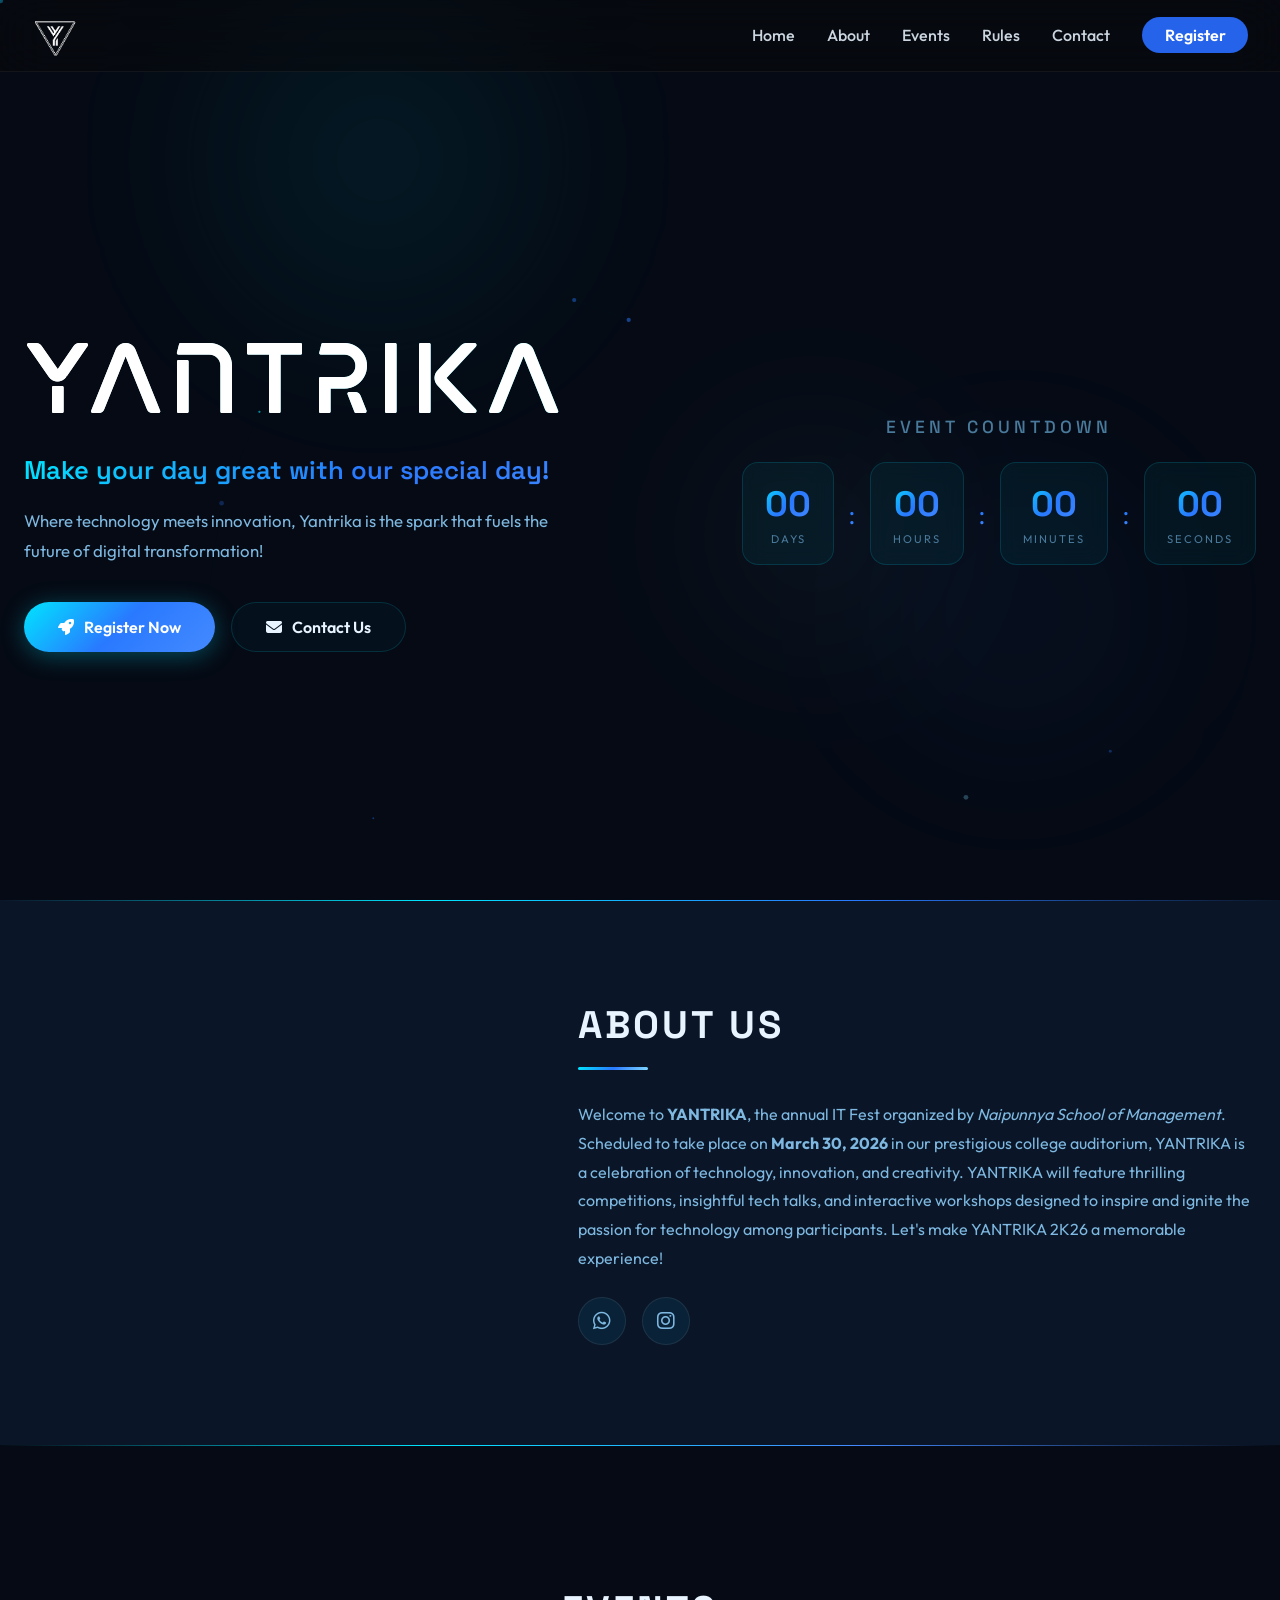
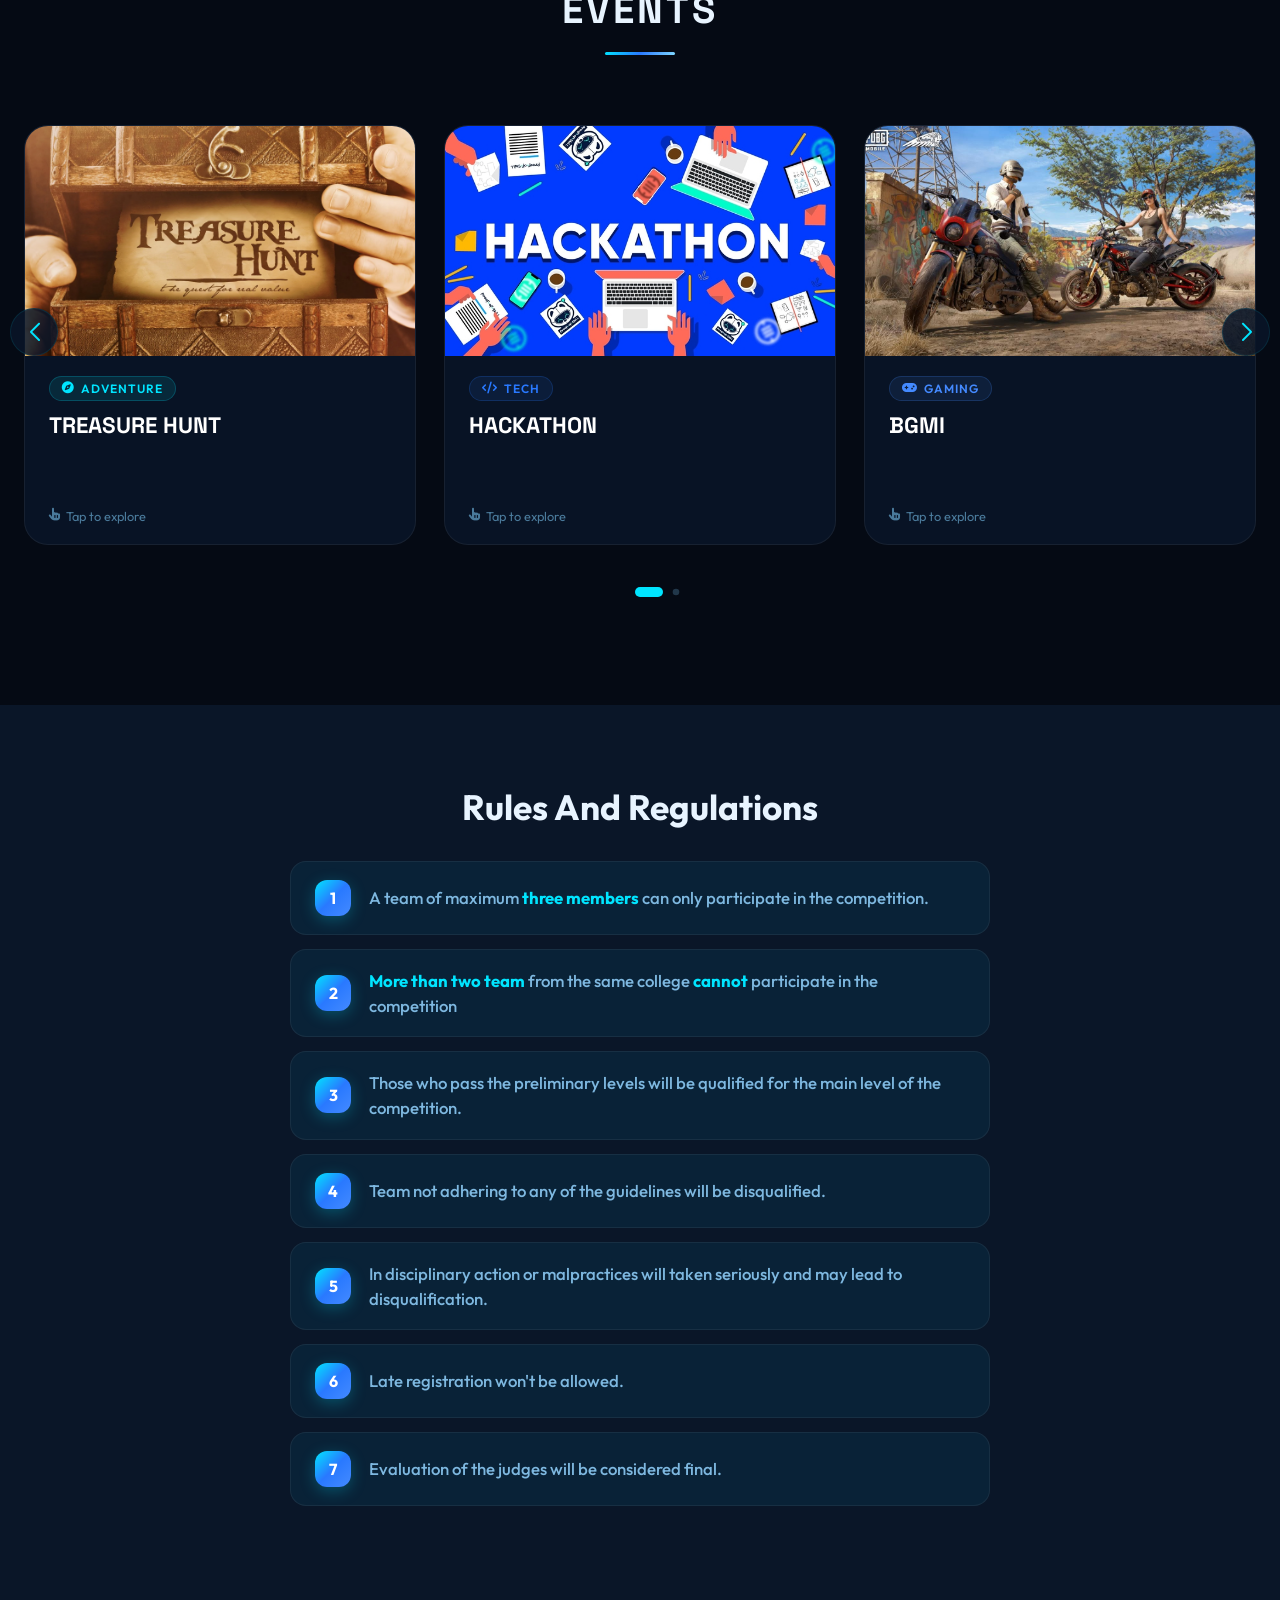
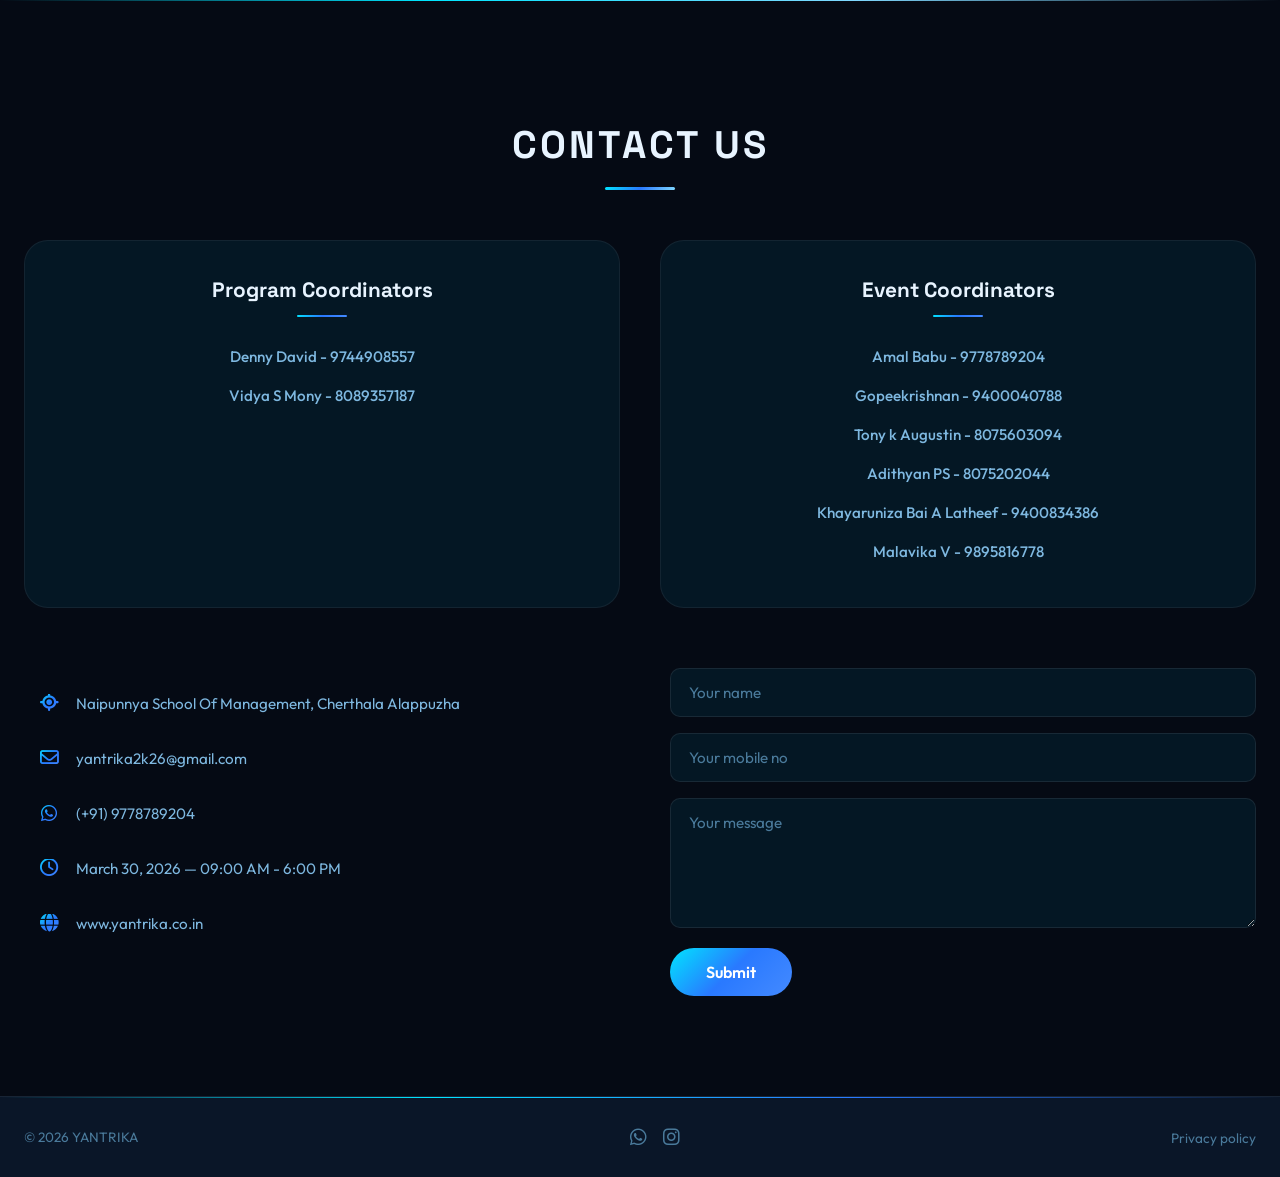
==== Yantrika website/index.html @ 932889d2 "index.html" ====
<!DOCTYPE html>
<html lang="en">
<head>
  <meta charset="UTF-8" />
  <meta name="viewport" content="width=device-width, initial-scale=1.0, maximum-scale=1.0, user-scalable=no" />
  <title>Yantrika 2K26 - IT Fest | Naipunnya School of Management</title>
  <meta name="description" content="YANTRIKA 2K26 — the annual IT Fest by Naipunnya School of Management. Competitions, tech talks, gaming, and more. Register now!" />
  <link rel="stylesheet" href="https://cdnjs.cloudflare.com/ajax/libs/font-awesome/6.6.0/css/all.min.css" />
  <link rel="stylesheet" href="https://cdn.jsdelivr.net/npm/swiper@11/swiper-bundle.min.css" />
  <script src="https://ajax.googleapis.com/ajax/libs/jquery/3.5.1/jquery.min.js"></script>
  <script type="module" src="https://ajax.googleapis.com/ajax/libs/model-viewer/4.0.0/model-viewer.min.js"></script>
  <link rel="icon" type="image/x-icon" href="./yantrika-images/Untitled_design__2_-removebg-preview.png">
  <link rel="stylesheet" href="styles.css">
</head>
<body>
  <!-- Navbar -->
  <header>
    <nav class="navbar">
      <a href="index.html" class="nav-logo">
        <img src="./yantrika-images/yantrika.png" alt="Yantrika Logo" style="height:45px;">
      </a>
      <ul class="nav-menu">
        <button id="menu-close-button" class="fas fa-times"></button>
        <li class="nav-item"><a href="index.html" class="nav-link">Home</a></li>
        <li class="nav-item"><a href="index.html#about" class="nav-link">About</a></li>
        <li class="nav-item"><a href="index.html#events" class="nav-link">Events</a></li>
        <li class="nav-item"><a href="index.html#rules" class="nav-link">Rules</a></li>
        <li class="nav-item"><a href="index.html#contact" class="nav-link">Contact</a></li>
        <li class="nav-item"><a href="index.html#events" class="nav-link register-link">Register</a></li>
      </ul>
      <button id="menu-open-button" class="fas fa-bars"></button>
    </nav>
  </header>

  <main>
    <!-- Hero Section -->
    <section class="hero-section">
      <canvas id="particles-canvas"></canvas>
      <div class="hero-bg-gradient">
        <div class="hero-orb hero-orb-1"></div>
        <div class="hero-orb hero-orb-2"></div>
        <div class="hero-orb hero-orb-3"></div>
      </div>
      <div class="section-content">
        <div class="hero-details">
          <h1 class="title">YANTRIKA</h1>
          <h3 class="subtitle">Make your day great with our special day!</h3>
          <p class="description">Where technology meets innovation, Yantrika is the spark that fuels the future of digital transformation!</p>
          <div class="buttons">
            <a href="index.html#events" class="button order-now ripple-container"><i class="fas fa-rocket"></i> Register Now</a>
            <a href="#contact" class="button contact-us ripple-container"><i class="fas fa-envelope"></i> Contact Us</a>
          </div>
        </div>
        <div class="wrapper">
          <div class="countdown-title">Event Countdown</div>
          <div class="count-down">
            <div class="timer day"><div class="count"><div class="numb">00</div><div class="count-text">Days</div></div></div>
            <div class="clone">:</div>
            <div class="timer hour"><div class="count"><div class="numb">00</div><div class="count-text">Hours</div></div></div>
            <div class="clone">:</div>
            <div class="timer min"><div class="count"><div class="numb">00</div><div class="count-text">Minutes</div></div></div>
            <div class="clone">:</div>
            <div class="timer sec"><div class="count"><div class="numb">00</div><div class="count-text">Seconds</div></div></div>
          </div>
        </div>
      </div>
    </section>

    <!-- About Section -->
    <section class="about-section" id="about">
      <div class="section-content">
        <div class="about-image-wrapper reveal-left">
          <model-viewer src="./yantrika-images/yanthrika_blender1.gltf" id="threed" camera-controls auto-rotate disable-zoom interaction-prompt="none"></model-viewer>
        </div>
        <div class="about-details reveal-right">
          <h2 class="section-title">About Us</h2>
          <p class="text">Welcome to <strong>YANTRIKA</strong>, the annual IT Fest organized by <em>Naipunnya School of Management</em>.
              Scheduled to take place on <strong>March 30, 2026</strong> in our prestigious college auditorium, YANTRIKA is
              a celebration of technology, innovation, and creativity.
              YANTRIKA will feature thrilling competitions, insightful tech talks,
              and interactive workshops designed to inspire and ignite the passion for technology among participants.
              Let's make YANTRIKA 2K26 a memorable experience!</p>
          <div class="social-link-list">
            <a href="https://wa.me/+919744908557" class="social-link" aria-label="WhatsApp"><i class="fa-brands fa-whatsapp"></i></a>
            <a href="https://www.instagram.com/yantrika2k26/?utm_source=ig_web_button_share_sheet" class="social-link" aria-label="Instagram"><i class="fa-brands fa-instagram"></i></a>
          </div>
        </div>
      </div>
    </section>

    <!-- Events Section -->
    <section class="events-section" id="events">
      <h2 class="section-title reveal">Events</h2>
      <div class="events-carousel-wrapper">
        <div class="swiper events-swiper">
          <div class="swiper-wrapper">

            <div class="swiper-slide">
              <div class="event-flip-card">
                <div class="event-flip-inner">
                  <div class="event-flip-front">
                    <img src="./yantrika-images/Trsr-hunt.webp" alt="Treasure Hunt" class="event-card-img" draggable="false">
                    <div class="event-card-content">
                      <span class="event-card-badge"><i class="fas fa-compass"></i> Adventure</span>
                      <h3>TREASURE HUNT</h3>
                      <div class="tap-hint"><i class="fas fa-hand-pointer"></i> Tap to explore</div>
                    </div>
                  </div>
                  <div class="event-flip-back">
                    <h3>TREASURE HUNT</h3>
                    <p>Embark on an exciting adventure in our Treasure Hunt event! Solve clues, discover hidden treasures, and compete for amazing prizes in this fun and challenging race.</p>
                    <a href="./treasure-hunt.html" style="text-decoration: none;"><button class="event-register-btn ripple-container">
                      <span>Register Now</span> <i class="fas fa-arrow-right btn-arrow"></i>
                    </button></a>
                    <div class="back-close-hint">Tap again to go back</div>
                  </div>
                </div>
              </div>
            </div>

            <div class="swiper-slide">
              <div class="event-flip-card" data-register="https://docs.google.com/forms/d/e/1FAIpQLSfTxFeyY2dZdS5rGk29DKZdwubO1NAHs0NLm7t6WOdiBeQDRw/viewform?usp=dialog">
                <div class="event-flip-inner">
                  <div class="event-flip-front">
                    <img src="./yantrika-images/Hackathon.jpg" alt="Hackathon" class="event-card-img" draggable="false">
                    <div class="event-card-content">
                      <span class="event-card-badge tech"><i class="fas fa-code"></i> Tech</span>
                      <h3>HACKATHON</h3>
                      <div class="tap-hint"><i class="fas fa-hand-pointer"></i> Tap to explore</div>
                    </div>
                  </div>
                  <div class="event-flip-back">
                    <h3>HACKATHON</h3>
                    <p>Ready to code, create, and conquer? The Hackathon is an intense and exciting competition where innovators, developers, and problem-solvers come together to build creative tech solutions within a limited time.</p>
                    <a href="./hackathon.html" style="text-decoration: none;"><button class="event-register-btn ripple-container">
                      <span>Register Now</span> <i class="fas fa-arrow-right btn-arrow"></i>
                    </button></a>
                    <div class="back-close-hint">Tap again to go back</div>
                  </div>
                </div>
              </div>
            </div>

            <div class="swiper-slide">
              <div class="event-flip-card" data-register="https://docs.google.com/forms/d/e/1FAIpQLSdwTWVc3X33v26xczQDcJAd0901yVoDgQ051wmx0_SLptaxUA/viewform?usp=dialog">
                <div class="event-flip-inner">
                  <div class="event-flip-front">
                    <img src="./yantrika-images/gmi.jpg" alt="BGMI" class="event-card-img" draggable="false">
                    <div class="event-card-content">
                      <span class="event-card-badge gaming"><i class="fas fa-gamepad"></i> Gaming</span>
                      <h3>BGMI</h3>
                      <div class="tap-hint"><i class="fas fa-hand-pointer"></i> Tap to explore</div>
                    </div>
                  </div>
                  <div class="event-flip-back">
                    <h3>BGMI</h3>
                    <p>Join us for an action-packed BGMI Gaming Event! Show off your skills, compete with top players, and experience thrilling battles in the ultimate showdown.</p>
                    <a href="./bgmi.html" style="text-decoration: none;"><button class="event-register-btn ripple-container">
                      <span>Register Now</span> <i class="fas fa-arrow-right btn-arrow"></i>
                    </button></a>
                    <div class="back-close-hint">Tap again to go back</div>
                  </div>
                </div>
              </div>
            </div>

            <div class="swiper-slide">
              <div class="event-flip-card" data-register="https://docs.google.com/forms/d/e/1FAIpQLSd5yLmYo_FkUn02bh3rQQkKmn1keSuyJnhtq_fh2b7PnjoenA/viewform?usp=dialog">
                <div class="event-flip-inner">
                  <div class="event-flip-front">
                    <img src="./yantrika-images/Webdev.jpg" alt="Web Design" class="event-card-img" draggable="false">
                    <div class="event-card-content">
                      <span class="event-card-badge creative"><i class="fas fa-palette"></i> Creative</span>
                      <h3>WEB DESIGN</h3>
                      <div class="tap-hint"><i class="fas fa-hand-pointer"></i> Tap to explore</div>
                    </div>
                  </div>
                  <div class="event-flip-back">
                    <h3>WEB DESIGN</h3>
                    <p>Join us for a dynamic Web Designing Event! Explore the latest trends, tools, and techniques to enhance your design skills and stay ahead.</p>
                    <a href="./web-designing.html" style="text-decoration: none;"><button class="event-register-btn ripple-container">
                      <span>Register Now</span> <i class="fas fa-arrow-right btn-arrow"></i>
                    </button></a>
                    <div class="back-close-hint">Tap again to go back</div>
                  </div>
                </div>
              </div>
            </div>

            <div class="swiper-slide">
              <div class="event-flip-card" data-register="https://docs.google.com/forms/d/e/1FAIpQLSd638dTanWUEMoWxDBBDdJOHUmohN7UZIZ2NE_4yZ4W2M1hyg/viewform?usp=dialog">
                <div class="event-flip-inner">
                  <div class="event-flip-front">
                    <img src="./yantrika-images/codingg.png" alt="Coding" class="event-card-img" draggable="false">
                    <div class="event-card-content">
                      <span class="event-card-badge tech"><i class="fas fa-terminal"></i> Tech</span>
                      <h3>CODING</h3>
                      <div class="tap-hint"><i class="fas fa-hand-pointer"></i> Tap to explore</div>
                    </div>
                  </div>
                  <div class="event-flip-back">
                    <h3>CODING</h3>
                    <p>A high-energy coding event where developers of all levels come together to solve challenges, showcase their skills, and innovate collaboratively.</p>
                    <a href="./coding.html" style="text-decoration: none;"><button class="event-register-btn ripple-container">
                      <span>Register Now</span> <i class="fas fa-arrow-right btn-arrow"></i>
                    </button></a>
                    <div class="back-close-hint">Tap again to go back</div>
                  </div>
                </div>
              </div>
            </div>

          </div>
          <div class="swiper-pagination"></div>
        </div>
        <div class="swiper-button-prev"></div>
        <div class="swiper-button-next"></div>
      </div>
    </section>

    <!-- Rules Section -->
    <!-- After -->
    <section id="rules" style="padding: 80px 0; background: #0a1628; position: relative; text-align: center;">
      <h2 style="color: #e8f4ff; font-size: 2.2rem; margin-bottom: 2rem;">Rules And Regulations</h2>
      <div style="max-width: 1300px; margin: 0 auto; padding: 0 24px;">
        <ul style="list-style: none; max-width: 700px; margin: 0 auto; text-align: left;">
          
          <li style="display: flex; align-items: center; gap: 18px; padding: 18px 24px; margin-bottom: 14px; background: rgba(0, 200, 255, 0.07); border: 1px solid rgba(255, 255, 255, 0.06); border-radius: 16px; transition: 0.35s cubic-bezier(0.4, 0, 0.2, 1); cursor: default;" onmouseover="this.style.borderColor='rgba(0, 229, 255, 0.2)'; this.style.background='rgba(0, 229, 255, 0.06)'; this.style.transform='translateX(6px)'; this.style.boxShadow='0 4px 20px rgba(0, 0, 0, 0.3)';" onmouseout="this.style.borderColor='rgba(255, 255, 255, 0.06)'; this.style.background='rgba(0, 200, 255, 0.07)'; this.style.transform='translateX(0)'; this.style.boxShadow='none';">
            <span style="width: 36px; height: 36px; display: inline-flex; align-items: center; justify-content: center; background: linear-gradient(135deg, #00e5ff, #2979ff, #448aff); color: #fff; font-weight: 700; font-size: 1rem; border-radius: 12px; flex-shrink: 0; box-shadow: 0 4px 15px rgba(0, 229, 255, 0.25);">1</span>
            <span style="color: #7eb8e0; font-size: 1.05rem; font-weight: 500; line-height: 1.5;">A team of maximum <strong style="color: #00e5ff">three members</strong> can only participate in the competition.</span>
          </li>
          
          <li style="display: flex; align-items: center; gap: 18px; padding: 18px 24px; margin-bottom: 14px; background: rgba(0, 200, 255, 0.07); border: 1px solid rgba(255, 255, 255, 0.06); border-radius: 16px; transition: 0.35s cubic-bezier(0.4, 0, 0.2, 1); cursor: default;" onmouseover="this.style.borderColor='rgba(0, 229, 255, 0.2)'; this.style.background='rgba(0, 229, 255, 0.06)'; this.style.transform='translateX(6px)'; this.style.boxShadow='0 4px 20px rgba(0, 0, 0, 0.3)';" onmouseout="this.style.borderColor='rgba(255, 255, 255, 0.06)'; this.style.background='rgba(0, 200, 255, 0.07)'; this.style.transform='translateX(0)'; this.style.boxShadow='none';">
            <span style="width: 36px; height: 36px; display: inline-flex; align-items: center; justify-content: center; background: linear-gradient(135deg, #00e5ff, #2979ff, #448aff); color: #fff; font-weight: 700; font-size: 1rem; border-radius: 12px; flex-shrink: 0; box-shadow: 0 4px 15px rgba(0, 229, 255, 0.25);">2</span>
            <span style="color: #7eb8e0; font-size: 1.05rem; font-weight: 500; line-height: 1.5;"><strong style="color: #00e5ff">More than two team</strong> from the same college <strong style="color: #00e5ff">cannot </strong>participate in the competition</span>
          </li>
          
          <li style="display: flex; align-items: center; gap: 18px; padding: 18px 24px; margin-bottom: 14px; background: rgba(0, 200, 255, 0.07); border: 1px solid rgba(255, 255, 255, 0.06); border-radius: 16px; transition: 0.35s cubic-bezier(0.4, 0, 0.2, 1); cursor: default;" onmouseover="this.style.borderColor='rgba(0, 229, 255, 0.2)'; this.style.background='rgba(0, 229, 255, 0.06)'; this.style.transform='translateX(6px)'; this.style.boxShadow='0 4px 20px rgba(0, 0, 0, 0.3)';" onmouseout="this.style.borderColor='rgba(255, 255, 255, 0.06)'; this.style.background='rgba(0, 200, 255, 0.07)'; this.style.transform='translateX(0)'; this.style.boxShadow='none';">
            <span style="width: 36px; height: 36px; display: inline-flex; align-items: center; justify-content: center; background: linear-gradient(135deg, #00e5ff, #2979ff, #448aff); color: #fff; font-weight: 700; font-size: 1rem; border-radius: 12px; flex-shrink: 0; box-shadow: 0 4px 15px rgba(0, 229, 255, 0.25);">3</span>
            <span style="color: #7eb8e0; font-size: 1.05rem; font-weight: 500; line-height: 1.5;">Those who pass the preliminary levels will be qualified for the main level of the competition.</span>
          </li>
          
          <li style="display: flex; align-items: center; gap: 18px; padding: 18px 24px; margin-bottom: 14px; background: rgba(0, 200, 255, 0.07); border: 1px solid rgba(255, 255, 255, 0.06); border-radius: 16px; transition: 0.35s cubic-bezier(0.4, 0, 0.2, 1); cursor: default;" onmouseover="this.style.borderColor='rgba(0, 229, 255, 0.2)'; this.style.background='rgba(0, 229, 255, 0.06)'; this.style.transform='translateX(6px)'; this.style.boxShadow='0 4px 20px rgba(0, 0, 0, 0.3)';" onmouseout="this.style.borderColor='rgba(255, 255, 255, 0.06)'; this.style.background='rgba(0, 200, 255, 0.07)'; this.style.transform='translateX(0)'; this.style.boxShadow='none';">
            <span style="width: 36px; height: 36px; display: inline-flex; align-items: center; justify-content: center; background: linear-gradient(135deg, #00e5ff, #2979ff, #448aff); color: #fff; font-weight: 700; font-size: 1rem; border-radius: 12px; flex-shrink: 0; box-shadow: 0 4px 15px rgba(0, 229, 255, 0.25);">4</span>
            <span style="color: #7eb8e0; font-size: 1.05rem; font-weight: 500; line-height: 1.5;">Team not adhering to any of the guidelines will be disqualified.</span>
          </li>
          
          <li style="display: flex; align-items: center; gap: 18px; padding: 18px 24px; margin-bottom: 14px; background: rgba(0, 200, 255, 0.07); border: 1px solid rgba(255, 255, 255, 0.06); border-radius: 16px; transition: 0.35s cubic-bezier(0.4, 0, 0.2, 1); cursor: default;" onmouseover="this.style.borderColor='rgba(0, 229, 255, 0.2)'; this.style.background='rgba(0, 229, 255, 0.06)'; this.style.transform='translateX(6px)'; this.style.boxShadow='0 4px 20px rgba(0, 0, 0, 0.3)';" onmouseout="this.style.borderColor='rgba(255, 255, 255, 0.06)'; this.style.background='rgba(0, 200, 255, 0.07)'; this.style.transform='translateX(0)'; this.style.boxShadow='none';">
            <span style="width: 36px; height: 36px; display: inline-flex; align-items: center; justify-content: center; background: linear-gradient(135deg, #00e5ff, #2979ff, #448aff); color: #fff; font-weight: 700; font-size: 1rem; border-radius: 12px; flex-shrink: 0; box-shadow: 0 4px 15px rgba(0, 229, 255, 0.25);">5</span>
            <span style="color: #7eb8e0; font-size: 1.05rem; font-weight: 500; line-height: 1.5;">In disciplinary action or malpractices will taken seriously and may lead to disqualification.</span>
          </li>

          <li style="display: flex; align-items: center; gap: 18px; padding: 18px 24px; margin-bottom: 14px; background: rgba(0, 200, 255, 0.07); border: 1px solid rgba(255, 255, 255, 0.06); border-radius: 16px; transition: 0.35s cubic-bezier(0.4, 0, 0.2, 1); cursor: default;" onmouseover="this.style.borderColor='rgba(0, 229, 255, 0.2)'; this.style.background='rgba(0, 229, 255, 0.06)'; this.style.transform='translateX(6px)'; this.style.boxShadow='0 4px 20px rgba(0, 0, 0, 0.3)';" onmouseout="this.style.borderColor='rgba(255, 255, 255, 0.06)'; this.style.background='rgba(0, 200, 255, 0.07)'; this.style.transform='translateX(0)'; this.style.boxShadow='none';">
            <span style="width: 36px; height: 36px; display: inline-flex; align-items: center; justify-content: center; background: linear-gradient(135deg, #00e5ff, #2979ff, #448aff); color: #fff; font-weight: 700; font-size: 1rem; border-radius: 12px; flex-shrink: 0; box-shadow: 0 4px 15px rgba(0, 229, 255, 0.25);">6</span>
            <span style="color: #7eb8e0; font-size: 1.05rem; font-weight: 500; line-height: 1.5;">Late registration won't be allowed.</span>
          </li>

          <li style="display: flex; align-items: center; gap: 18px; padding: 18px 24px; margin-bottom: 14px; background: rgba(0, 200, 255, 0.07); border: 1px solid rgba(255, 255, 255, 0.06); border-radius: 16px; transition: 0.35s cubic-bezier(0.4, 0, 0.2, 1); cursor: default;" onmouseover="this.style.borderColor='rgba(0, 229, 255, 0.2)'; this.style.background='rgba(0, 229, 255, 0.06)'; this.style.transform='translateX(6px)'; this.style.boxShadow='0 4px 20px rgba(0, 0, 0, 0.3)';" onmouseout="this.style.borderColor='rgba(255, 255, 255, 0.06)'; this.style.background='rgba(0, 200, 255, 0.07)'; this.style.transform='translateX(0)'; this.style.boxShadow='none';">
            <span style="width: 36px; height: 36px; display: inline-flex; align-items: center; justify-content: center; background: linear-gradient(135deg, #00e5ff, #2979ff, #448aff); color: #fff; font-weight: 700; font-size: 1rem; border-radius: 12px; flex-shrink: 0; box-shadow: 0 4px 15px rgba(0, 229, 255, 0.25);">7</span>
            <span style="color: #7eb8e0; font-size: 1.05rem; font-weight: 500; line-height: 1.5;">Evaluation of the judges will be considered final.</span>
          </li>
          
        </ul>
      </div>
    </section>



    <!-- Contact Section -->
    <section class="contact-section" id="contact">
      <h2 class="section-title reveal">Contact Us</h2>
      <div class="cordinators-container">
        <div class="program-cordinators reveal-left">
          <h2 class="contact-head">Program Coordinators</h2>
          <a href="tel: +91 9744908557"><span class="pgm-cord">Denny David - 9744908557</span></a>
          <a href="tel: +91 8089357187"><span class="pgm-cord">Vidya S Mony - 8089357187</span></a>
        </div>
        <div class="event-cordinators reveal-right">
          <h2 class="contact-head">Event Coordinators</h2>
          <a href="tel: +91 9778789204"><span class="evnt-cord">Amal Babu - 9778789204</span></a>
          <a href="tel: +91 9400040788"><span class="evnt-cord">Gopeekrishnan - 9400040788</span></a>
          <a href="tel: +91 8075603094"><span class="evnt-cord">Tony k Augustin - 8075603094</span></a>
          <a href="tel: +91 8075202044"><span class="evnt-cord">Adithyan PS - 8075202044</span></a>
          <a href="tel: +91 9400834386"><span class="evnt-cord">Khayaruniza Bai A Latheef - 9400834386</span></a>
          <a href="tel: +91 9895816778"><span class="evnt-cord">Malavika V - 9895816778</span></a>
        </div>
      </div>

      <div class="section-content reveal">
        <ul class="contact-info-list">
          <a href="https://maps.app.goo.gl/aeESE6d2q4P4LQjj7" class="contact-link">
            <li class="contact-info"><i class="fa-solid fa-location-crosshairs"></i><p>Naipunnya School Of Management, Cherthala Alappuzha</p></li>
          </a>
          <a href="mailto:yantrika2k25@gmail.com?subject=Yantrika Enquiry&body=Hello, I hope you are doing well!" class="contact-link">
            <li class="contact-info"><i class="fa-regular fa-envelope"></i><p>yantrika2k26@gmail.com</p></li>
          </a>
          <a href="https://wa.me/+919744908557" class="contact-link">
            <li class="contact-info"><i class="fa-brands fa-whatsapp"></i><p>(+91) 9778789204</p></li>
          </a>
          <li class="contact-info"><i class="fa-regular fa-clock"></i><p>March 30, 2026 — 09:00 AM - 6:00 PM</p></li>
          <a href="#" class="contact-link">
            <li class="contact-info"><i class="fa-solid fa-globe"></i><p>www.yantrika.co.in</p></li>
          </a>
        </ul>

        <form id="submit-form" class="contact-form" action="">
          <input type="text" placeholder="Your name" class="form-input" name="name" required />
          <input type="number" placeholder="Your mobile no" class="form-input" name="phoneno" required />
          <textarea placeholder="Your message" class="form-input" name="message" required></textarea>
          <div class="btn-container">
            <button type="submit" class="submit-button ripple-container" id="loadbtn">
              <span id="submit-text">Submit</span>
              <div class="loader" id="loader"></div>
            </button>
          </div>
        </form>
      </div>
    </section>

    <!-- Footer -->
    <footer class="footer-section">
      <div class="section-content">
        <p class="copyright-text">&copy; 2026 YANTRIKA</p>
        <div class="social-link-list">
          <a href="https://wa.me/+919744908557" class="social-link" aria-label="WhatsApp"><i class="fa-brands fa-whatsapp"></i></a>
          <a href="https://www.instagram.com/yantrika2k26?igsh=YXZud2tiYmJpb3J5" class="social-link" aria-label="Instagram"><i class="fa-brands fa-instagram"></i></a>
        </div>
        <p class="policy-text"><a href="#" class="policy-link">Privacy policy</a></p>
      </div>
    </footer>
  </main>

  <script src="https://cdn.jsdelivr.net/npm/swiper@11/swiper-bundle.min.js"></script>
  <script>
    // ============ PARTICLE SYSTEM (Mouse-Interactive) ============
    const canvas = document.getElementById('particles-canvas');
    const ctx = canvas.getContext('2d');
    let particles = [];
    const PARTICLE_COUNT = 70;
    let mouseX = -1000, mouseY = -1000;

    function resizeCanvas() {
      canvas.width = window.innerWidth;
      canvas.height = window.innerHeight;
    }
    resizeCanvas();
    window.addEventListener('resize', resizeCanvas);

    document.addEventListener('mousemove', (e) => {
      mouseX = e.clientX;
      mouseY = e.clientY;
    });
    document.addEventListener('mouseleave', () => {
      mouseX = -1000;
      mouseY = -1000;
    });

    class Particle {
      constructor() { this.reset(); }
      reset() {
        this.x = Math.random() * canvas.width;
        this.y = Math.random() * canvas.height;
        this.size = Math.random() * 2 + 0.5;
        this.baseSpeedX = (Math.random() - 0.5) * 0.4;
        this.baseSpeedY = (Math.random() - 0.5) * 0.4;
        this.speedX = this.baseSpeedX;
        this.speedY = this.baseSpeedY;
        this.opacity = Math.random() * 0.5 + 0.1;
        const colors = ['0,229,255', '41,121,255', '128,216,255', '68,138,255'];
        this.color = colors[Math.floor(Math.random() * colors.length)];
      }
      update() {
        const dx = this.x - mouseX;
        const dy = this.y - mouseY;
        const dist = Math.sqrt(dx * dx + dy * dy);
        if (dist < 120) {
          const force = (120 - dist) / 120;
          this.speedX = this.baseSpeedX + (dx / dist) * force * 2;
          this.speedY = this.baseSpeedY + (dy / dist) * force * 2;
        } else {
          this.speedX += (this.baseSpeedX - this.speedX) * 0.05;
          this.speedY += (this.baseSpeedY - this.speedY) * 0.05;
        }
        this.x += this.speedX;
        this.y += this.speedY;
        if (this.x < 0 || this.x > canvas.width || this.y < 0 || this.y > canvas.height) this.reset();
      }
      draw() {
        ctx.beginPath();
        ctx.arc(this.x, this.y, this.size, 0, Math.PI * 2);
        ctx.fillStyle = `rgba(${this.color},${this.opacity})`;
        ctx.fill();
      }
    }

    for (let i = 0; i < PARTICLE_COUNT; i++) particles.push(new Particle());

    function connectParticles() {
      for (let a = 0; a < particles.length; a++) {
        for (let b = a + 1; b < particles.length; b++) {
          const dx = particles[a].x - particles[b].x;
          const dy = particles[a].y - particles[b].y;
          const dist = Math.sqrt(dx * dx + dy * dy);
          if (dist < 140) {
            ctx.beginPath();
            ctx.strokeStyle = `rgba(0,229,255,${0.06 * (1 - dist / 140)})`;
            ctx.lineWidth = 0.5;
            ctx.moveTo(particles[a].x, particles[a].y);
            ctx.lineTo(particles[b].x, particles[b].y);
            ctx.stroke();
          }
        }
      }
    }

    function animateParticles() {
      ctx.clearRect(0, 0, canvas.width, canvas.height);
      particles.forEach(p => { p.update(); p.draw(); });
      connectParticles();
      requestAnimationFrame(animateParticles);
    }
    animateParticles();

    // ============ SCROLL REVEAL ============
    const revealElements = document.querySelectorAll('.reveal, .reveal-left, .reveal-right');
    const revealObserver = new IntersectionObserver((entries) => {
      entries.forEach((entry, i) => {
        if (entry.isIntersecting) {
          setTimeout(() => entry.target.classList.add('active'), i * 120);
          revealObserver.unobserve(entry.target);
        }
      });
    }, { threshold: 0.12 });
    revealElements.forEach(el => revealObserver.observe(el));

    // ============ NAVBAR SCROLL EFFECT ============
    window.addEventListener('scroll', () => {
      document.querySelector('header').classList.toggle('scrolled', window.scrollY > 50);
    });

    // ============ RIPPLE EFFECT ============
    document.querySelectorAll('.ripple-container').forEach(btn => {
      btn.addEventListener('click', function(e) {
        const ripple = document.createElement('span');
        ripple.classList.add('ripple');
        const rect = this.getBoundingClientRect();
        const size = Math.max(rect.width, rect.height);
        ripple.style.width = ripple.style.height = size + 'px';
        ripple.style.left = (e.clientX - rect.left - size / 2) + 'px';
        ripple.style.top = (e.clientY - rect.top - size / 2) + 'px';
        this.appendChild(ripple);
        setTimeout(() => ripple.remove(), 600);
      });
    });

    // ============ EVENT CARD FLIP ============
    document.querySelectorAll('.event-flip-card').forEach(card => {
      card.addEventListener('click', function(e) {
        if (e.target.closest('.event-register-btn')) return;
        this.classList.toggle('flipped');
      });

      let pressTimer;
      card.addEventListener('touchstart', function() {
        pressTimer = setTimeout(() => {
          this.classList.add('press-glow');
        }, 400);
      }, { passive: true });
      card.addEventListener('touchend', function() {
        clearTimeout(pressTimer);
        this.classList.remove('press-glow');
      }, { passive: true });
      card.addEventListener('touchmove', function() {
        clearTimeout(pressTimer);
        this.classList.remove('press-glow');
      }, { passive: true });
    });

    // ============ MAGNETIC TILT ============
    if (window.matchMedia('(hover: hover)').matches) {
      document.querySelectorAll('.event-flip-card').forEach(card => {
        card.addEventListener('mousemove', function(e) {
          if (this.classList.contains('flipped')) return;
          const rect = this.getBoundingClientRect();
          const x = e.clientX - rect.left;
          const y = e.clientY - rect.top;
          const centerX = rect.width / 2;
          const centerY = rect.height / 2;
          const rotateX = ((y - centerY) / centerY) * -8;
          const rotateY = ((x - centerX) / centerX) * 8;
          this.querySelector('.event-flip-inner').style.transform =
            `perspective(1200px) rotateX(${rotateX}deg) rotateY(${rotateY}deg)`;
        });
        card.addEventListener('mouseleave', function() {
          if (this.classList.contains('flipped')) {
            this.querySelector('.event-flip-inner').style.transform = 'rotateY(180deg)';
          } else {
            this.querySelector('.event-flip-inner').style.transform = '';
          }
        });
      });
    }

    $("#submit-form").submit((e)=>{
    e.preventDefault();

    const phone = $("input[name='phoneno']").val().trim();

    // Check if phone contains exactly 10 digits
    if(!/^[0-9]{10}$/.test(phone)){
        alert("Please enter a valid 10 digit phone number.");
        return;
    }

    $("#loader").show();
    $("#submit-text").hide();

    $.ajax({
        url:"https://script.google.com/macros/s/AKfycbwx-9EgtkcJfd86x6JRBE8UXN2FJNHrCxOStYVfqjAfE0sGOOslvFwf9idbH2-oibc/exec",
        data:$("#submit-form").serialize(),
        method:"post",
        success:function (response){
            alert("Message sent successfully!");
            $("#loader").hide();
            $("#submit-text").show();
            $("#submit-form")[0].reset();
        },
        error:function (err){
            alert("Something went wrong");
        }
    });
});
    // ============ COUNTDOWN TIMER ============
    const day = document.querySelector(".day .numb");
    const hour = document.querySelector(".hour .numb");
    const min = document.querySelector(".min .numb");
    const sec = document.querySelector(".sec .numb");
    const countdownTimer = setInterval(() => {
      const now = new Date().getTime();
      const target = new Date('Mar 30, 2026 09:00:00').getTime();
      const diff = target - now;
      if (diff < 0) { clearInterval(countdownTimer); return; }
      const d = Math.floor(diff / (1000*60*60*24));
      const h = Math.floor((diff % (1000*60*60*24)) / (1000*60*60));
      const m = Math.floor((diff % (1000*60*60)) / (1000*60));
      const s = Math.floor((diff % (1000*60)) / 1000);
      day.innerHTML = d < 10 ? '0'+d : d;
      hour.innerHTML = h < 10 ? '0'+h : h;
      min.innerHTML = m < 10 ? '0'+m : m;
      sec.innerHTML = s < 10 ? '0'+s : s;
    }, 1000);

    // ============ MOBILE MENU TOGGLE ============
    const menuOpen = document.getElementById('menu-open-button');
    const menuClose = document.getElementById('menu-close-button');
    const body = document.body;

    if (menuOpen) {
      menuOpen.addEventListener('click', () => {
        body.classList.toggle('show-mobile-menu');
      });
    }

    if (menuClose) {
      menuClose.addEventListener('click', () => {
        body.classList.remove('show-mobile-menu');
      });
    }

    document.querySelectorAll('.nav-link').forEach(link => {
      link.addEventListener('click', () => {
        body.classList.remove('show-mobile-menu');
      });
    });

    // ============ EVENTS SWIPER CAROUSEL with AUTOPLAY ============
    const eventsSwiper = new Swiper(".events-swiper", {
  loop: true,
  grabCursor: true,
  spaceBetween: 28,
  centeredSlides: false,
  speed: 800, // smoother slide animation
  autoplay: {
    delay: 2500,
    disableOnInteraction: false
  },
      pagination: {
        el: ".events-carousel-wrapper .swiper-pagination",
        clickable: true,
        dynamicBullets: true
      },
      navigation: {
        nextEl: ".events-carousel-wrapper .swiper-button-next",
        prevEl: ".events-carousel-wrapper .swiper-button-prev"
      },
      breakpoints: {
        0: { slidesPerView: 1, spaceBetween: 16 },
        640: { slidesPerView: 1.5, spaceBetween: 20 },
        768: { slidesPerView: 2, spaceBetween: 24 },
        1024: { slidesPerView: 3, spaceBetween: 28 }
      }
    });
    const swiperContainer = document.querySelector(".events-swiper");

swiperContainer.addEventListener("mouseenter", () => {
  eventsSwiper.autoplay.pause();
});

swiperContainer.addEventListener("mouseleave", () => {
  eventsSwiper.autoplay.resume();
});

    // ============ SMOOTH SCROLL WITH OFFSET ============
    document.querySelectorAll('a[href^="#"]').forEach(anchor => {
      anchor.addEventListener('click', function(e) {
        const targetId = this.getAttribute('href');
        if (targetId === '#') return;
        e.preventDefault();
        const target = document.querySelector(targetId);
        if (target) {
          const offset = document.querySelector('header').offsetHeight + 10;
          window.scrollTo({
            top: target.offsetTop - offset,
            behavior: 'smooth'
          });
        }
      });
    });

    // ============ TOUCH ACTIVE STATES ============
    document.querySelectorAll('.button, .submit-button, .social-link, .event-register-btn, .nav-link').forEach(el => {
      el.addEventListener('touchstart', function() { this.style.opacity = '0.85'; }, { passive: true });
      el.addEventListener('touchend', function() { this.style.opacity = ''; }, { passive: true });
    });
  </script>
</body>
</html>
---- Yantrika website/styles.css ----
/* Google Fonts */
@import url("https://fonts.googleapis.com/css2?family=Inter:wght@300;400;500;600;700&family=Space+Grotesk:wght@400;500;600;700&family=Outfit:wght@300;400;500;600;700&display=swap");

@font-face {
  font-family: "blade rounded";
  src: url("./yantrika-images/Bladerounded-Regular.ttf") format("truetype");
  font-weight: normal;
  font-style: normal;
}

/* === CSS RESET & TOKENS === */

html, body {
  max-width: 100%;
  overflow-x: hidden;
}
html {
            overflow-x: hidden;
        }

*,
*::before,
*::after {
  margin: 0;
  padding: 0;
  box-sizing: border-box;
}

:root {
  --bg-primary: #050a14;
  --bg-secondary: #0a1628;
  --bg-tertiary: #0f1d33;
  --bg-card: rgba(10, 22, 40, 0.85);
  --bg-glass: rgba(0, 200, 255, 0.03);
  --bg-glass-strong: rgba(0, 200, 255, 0.07);
  --text-primary: #e8f4ff;
  --text-secondary: #7eb8e0;
  --text-muted: #4a7a9b;
  --accent-neon: #00e5ff;
  --accent-blue: #2979ff;
  --accent-ice: #80d8ff;
  --accent-electric: #448aff;
  --gradient-main: linear-gradient(135deg, #00e5ff, #2979ff, #80d8ff);
  --gradient-warm: linear-gradient(135deg, #00e5ff, #2979ff, #448aff);
  --gradient-cool: linear-gradient(135deg, #80d8ff, #00e5ff);
  --gradient-card: linear-gradient(135deg, rgba(0, 229, 255, 0.1), rgba(41, 121, 255, 0.1));
  --gradient-border: linear-gradient(135deg, #00e5ff, #2979ff, #80d8ff, #448aff);
  --glow-neon: 0 0 25px rgba(0, 229, 255, 0.4);
  --glow-blue: 0 0 25px rgba(41, 121, 255, 0.35);
  --glow-ice: 0 0 25px rgba(128, 216, 255, 0.3);
  --radius-sm: 10px;
  --radius-md: 16px;
  --radius-lg: 24px;
  --radius-xl: 32px;
  --radius-full: 9999px;
  --max-width: 1300px;
  --transition: 0.35s cubic-bezier(0.4, 0, 0.2, 1);
  --spring: 0.5s cubic-bezier(0.34, 1.56, 0.64, 1);
}

html {
  scroll-behavior: smooth;
}

body {
  width: 100%;
  margin: 0;
  padding: 0;
  font-family: "Outfit", "Inter", sans-serif;
  background: var(--bg-primary);
  color: var(--text-primary);
  overflow-x: hidden;
  -webkit-tap-highlight-color: transparent;
}

ul {
  list-style: none;
}

a {
  text-decoration: none;
  color: inherit;
}

button {
  cursor: pointer;
  background: none;
  border: none;
  font-family: inherit;
}

img {
  max-width: 100%;
  display: block;
}

/* === UTILITY === */
.section-content {
  max-width: var(--max-width);
  margin: 0 auto;
  padding: 0 24px;
}



/* === SCROLL REVEAL ANIMATIONS === */
.reveal {
  opacity: 0;
  transform: translateY(50px);
  transition:
    opacity 0.9s cubic-bezier(0.16, 1, 0.3, 1),
    transform 0.9s cubic-bezier(0.16, 1, 0.3, 1);
}

.reveal.active {
  opacity: 1;
  transform: translateY(0);
}

.reveal-left {
  opacity: 0;
  transform: translateX(-70px);
  transition:
    opacity 0.9s cubic-bezier(0.16, 1, 0.3, 1),
    transform 0.9s cubic-bezier(0.16, 1, 0.3, 1);
}

.reveal-left.active {
  opacity: 1;
  transform: translateX(0);
}

.reveal-right {
  opacity: 0;
  transform: translateX(70px);
  transition:
    opacity 0.9s cubic-bezier(0.16, 1, 0.3, 1),
    transform 0.9s cubic-bezier(0.16, 1, 0.3, 1);
}

.reveal-right.active {
  opacity: 1;
  transform: translateX(0);
}

/* === RIPPLE EFFECT === */
.ripple-container {
  position: relative;
  overflow: hidden;
}

.ripple {
  position: absolute;
  border-radius: 50%;
  background: rgba(255, 255, 255, 0.25);
  transform: scale(0);
  animation: ripple-anim 0.6s ease-out forwards;
  pointer-events: none;
}

@keyframes ripple-anim {
  to {
    transform: scale(4);
    opacity: 0;
  }
}

/* === NAVBAR === */
header {
  position: fixed;
  top: 0;
  width: 100%;
  z-index: 100;
  background: rgba(9, 9, 11, 0.5);
  backdrop-filter: blur(24px);
  -webkit-backdrop-filter: blur(24px);
  border-bottom: 1px solid rgba(255, 255, 255, 0.05);
  transition: var(--transition);
}

header.scrolled {
  background: rgba(9, 9, 11, 0.92);
  box-shadow: 0 4px 40px rgba(0, 0, 0, 0.5);
}

.navbar {
  width: 100%;
  margin: 0 auto;
  padding: 0.8rem 2rem;
  display: flex;
  align-items: center;
  justify-content: space-between;
}

.nav-logo img {
  height: 70px;
  width: auto;
}

.nav-menu {
  display: flex;
  list-style: none;
  gap: 2rem;
  align-items: center;
  /* margin-left: 30px; */
}

.nav-link {
  text-decoration: none;
  color: #cbd5e0;
  font-weight: 500;
  transition: color 0.2s;
  font-size: 1rem;
}

.nav-link:hover {
  color: #60a5fa;
}

.register-link {
  background: #2563eb;
  color: white;
  padding: 0.5rem 1.4rem;
  border-radius: 40px;
  font-weight: 600;
}

.register-link:hover {
  background: #3b82f6;
  color: white;
}

#menu-open-button,
#menu-close-button {
  display: none;
  background: none;
  border: none;
  color: white;
  font-size: 1.8rem;
  cursor: pointer;
  /* margin-right: 25px; */
}

/* === HERO SECTION === */
.hero-section {
  min-height: 100vh;
  position: relative;
  overflow-x: hidden;
  background: var(--bg-primary);
}

#particles-canvas {
  position: absolute;
  top: 0;
  left: 0;
  width: 100%;
  height: 100%;
  z-index: 1;
  pointer-events: none;
}

.hero-section .hero-bg-gradient {
  position: absolute;
  top: 0;
  left: 0;
  width: 100%;
  height: 100%;
  z-index: 1;
}

.hero-orb {
  position: absolute;
  border-radius: 50%;
  filter: blur(80px);
  opacity: 0.4;
  animation: orbFloat 8s ease-in-out infinite;
}

.hero-orb-1 {
  width: 500px;
  height: 500px;
  top: -10%;
  left: 10%;
  background: radial-gradient(circle, rgba(0, 229, 255, 0.25), transparent 70%);
  animation-delay: 0s;
}

.hero-orb-2 {
  width: 400px;
  height: 400px;
  bottom: 10%;
  right: 5%;
  background: radial-gradient(circle, rgba(41, 121, 255, 0.2), transparent 70%);
  animation-delay: -3s;
}

.hero-orb-3 {
  width: 350px;
  height: 350px;
  top: 40%;
  left: 50%;
  background: radial-gradient(circle, rgba(128, 216, 255, 0.18), transparent 70%);
  animation-delay: -5s;
}

@keyframes orbFloat {

  0%,
  100% {
    transform: translate(0, 0) scale(1);
  }

  33% {
    transform: translate(30px, -20px) scale(1.05);
  }

  66% {
    transform: translate(-20px, 15px) scale(0.95);
  }
}

.hero-section .section-content {
  display: flex;
  align-items: center;
  justify-content: space-between;
  min-height: 100vh;
  padding-top: 80px;
  position: relative;
  z-index: 2;
}

.hero-details {
  max-width: 55%;
}

.hero-details .title {
  font-family: "blade rounded";
  font-size: clamp(48px, 8vw, 100px);
  color: #fff;
  letter-spacing: 6px;
  line-height: 1.1;
  background: linear-gradient(135deg, #fff 0%, #00e5ff 50%, #80d8ff 100%);
  background-clip: text;
  animation: titleShimmer 4s ease-in-out infinite;
  background-size: 200% 200%;
}

@keyframes titleShimmer {

  0%,
  100% {
    background-position: 0% 50%;
  }

  50% {
    background-position: 100% 50%;
  }
}

.hero-details .subtitle {
  font-family: "Space Grotesk", sans-serif;
  font-size: clamp(1.1rem, 2.5vw, 1.6rem);
  font-weight: 600;
  margin-top: 16px;
  background: var(--gradient-warm);
  -webkit-background-clip: text;
  -webkit-text-fill-color: transparent;
  background-clip: text;
}

.hero-details .description {
  max-width: 80%;
  margin: 20px 0 36px;
  font-size: 1.05rem;
  color: var(--text-secondary);
  line-height: 1.8;
}

.hero-details .buttons {
  display: flex;
  gap: 16px;
  flex-wrap: wrap;
}

.hero-details .button {
  padding: 14px 34px;
  border-radius: var(--radius-full);
  font-size: 1rem;
  font-weight: 600;
  transition: var(--transition);
  display: inline-flex;
  align-items: center;
  gap: 10px;
  position: relative;
  overflow: hidden;
}

.hero-details .button.order-now {
  background: var(--gradient-warm);
  color: #fff;
  box-shadow: 0 4px 25px rgba(0, 229, 255, 0.3);
}

.hero-details .button.order-now:hover {
  transform: translateY(-3px) scale(1.02);
  box-shadow: 0 10px 40px rgba(0, 229, 255, 0.45);
}

.hero-details .button.order-now:active {
  transform: translateY(0) scale(0.98);
}

.hero-details .button.contact-us {
  border: 1.5px solid rgba(0, 229, 255, 0.15);
  color: var(--text-primary);
  background: var(--bg-glass);
}

.hero-details .button.contact-us:hover {
  border-color: var(--accent-neon);
  color: var(--accent-neon);
  background: rgba(0, 229, 255, 0.08);
  transform: translateY(-3px);
}

.hero-details .button.contact-us:active {
  transform: translateY(0) scale(0.98);
}

/* === COUNTDOWN === */
.wrapper {
  text-align: center;
  padding: 0;
}

.wrapper .countdown-title {
  font-family: "Space Grotesk", sans-serif;
  font-size: 1.1rem;
  font-weight: 500;
  color: var(--text-muted);
  text-transform: uppercase;
  letter-spacing: 4px;
  margin-bottom: 24px;
}

.count-down {
  display: flex;
  align-items: center;
  justify-content: center;
  gap: 14px;
}

.count-down .timer {
  background: rgba(0, 229, 255, 0.05);
  border: 1px solid rgba(0, 229, 255, 0.15);
  border-radius: var(--radius-md);
  padding: 18px 22px;
  min-width: 85px;
  backdrop-filter: blur(10px);
  transition: var(--transition);
  position: relative;
  overflow: hidden;
}

.count-down .timer::before {
  content: "";
  position: absolute;
  inset: 0;
  background: linear-gradient(135deg, rgba(0, 229, 255, 0.08), rgba(41, 121, 255, 0.05));
  opacity: 0;
  transition: opacity 0.3s;
}

.count-down .timer:hover::before {
  opacity: 1;
}

.count-down .timer:hover {
  transform: translateY(-2px);
  box-shadow: var(--glow-neon);
}

.count-down .timer .numb {
  font-family: "Space Grotesk", sans-serif;
  font-size: 2.2rem;
  font-weight: 700;
  background: var(--gradient-warm);
  -webkit-background-clip: text;
  -webkit-text-fill-color: transparent;
  background-clip: text;
  position: relative;
  z-index: 1;
}

.count-down .timer .count-text {
  font-size: 0.7rem;
  color: var(--text-muted);
  text-transform: uppercase;
  letter-spacing: 2px;
  margin-top: 6px;
  position: relative;
  z-index: 1;
}

.count-down .clone {
  font-size: 1.8rem;
  font-weight: 300;
  background: var(--gradient-warm);
  -webkit-background-clip: text;
  -webkit-text-fill-color: transparent;
  background-clip: text;
}

/* === SECTION TITLES === */
.section-title {
  font-family: "Space Grotesk", sans-serif;
  text-align: center;
  font-size: clamp(1.6rem, 3.5vw, 2.4rem);
  font-weight: 700;
  padding: 60px 0 50px;
  text-transform: uppercase;
  letter-spacing: 3px;
}

.section-title::after {
  content: "";
  display: block;
  width: 70px;
  height: 3px;
  margin: 18px auto 0;
  background: var(--gradient-main);
  border-radius: var(--radius-full);
  animation: titleLineGlow 2s ease-in-out infinite;
}

@keyframes titleLineGlow {

  0%,
  100% {
    box-shadow: 0 0 8px rgba(0, 229, 255, 0.3);
    width: 70px;
  }

  50% {
    box-shadow: 0 0 16px rgba(41, 121, 255, 0.4);
    width: 90px;
  }
}

/* === ABOUT SECTION === */
.about-section {
  padding: 100px 0;
  background: var(--bg-secondary);
  position: relative;
}

.about-section::before {
  content: "";
  position: absolute;
  top: 0;
  left: 0;
  right: 0;
  height: 1px;
  background: linear-gradient(90deg, transparent, var(--accent-neon), var(--accent-blue), transparent);
}

.about-section .section-content {
  display: flex;
  gap: 60px;
  align-items: center;
  justify-content: space-between;
}

.about-section .about-image-wrapper {
  flex-shrink: 0;
}

#threed {
  height: 420px;
  width: 380px;
}

.about-section .about-details {
  max-width: 55%;
}

.about-section .about-details .section-title {
  padding: 0;
  text-align: left;
}

.about-section .about-details .section-title::after {
  margin: 18px 0 0;
}

.about-section .about-details .text {
  line-height: 1.8;
  margin: 30px 0 24px;
  font-size: 1rem;
  color: var(--text-secondary);
}

.about-section .social-link-list {
  display: flex;
  gap: 16px;
}

.about-section .social-link-list .social-link {
  width: 48px;
  height: 48px;
  display: flex;
  align-items: center;
  justify-content: center;
  border-radius: var(--radius-full);
  background: var(--bg-glass-strong);
  border: 1px solid rgba(255, 255, 255, 0.08);
  color: var(--text-secondary);
  font-size: 1.25rem;
  transition: var(--spring);
}

.about-section .social-link-list .social-link:hover {
  color: #fff;
  border-color: var(--accent-neon);
  box-shadow: var(--glow-neon);
  transform: translateY(-4px) scale(1.1);
}

.about-section .social-link-list .social-link:active {
  transform: translateY(0) scale(0.95);
}

/* === EVENTS SECTION === */
.events-section {
  padding: 80px 0 100px;
  background: var(--bg-primary);
  position: relative;
}

.events-section::before {
  content: "";
  position: absolute;
  top: 0;
  left: 0;
  right: 0;
  height: 1px;
  background: linear-gradient(90deg, transparent, var(--accent-neon), var(--accent-electric), transparent);
}

/* Swiper Carousel */
.events-carousel-wrapper {
  max-width: var(--max-width);
  margin: 0 auto;
  padding: 0 24px;
  position: relative;
}

.events-swiper {
  overflow: hidden;
  padding: 20px 0 60px;
}

.events-swiper .swiper-slide {
  height: auto;
}

/* Flip Card */
.event-flip-card {
  perspective: 1200px;
  width: 100%;
  height: 420px;
  cursor: pointer;
  -webkit-tap-highlight-color: transparent;
}

.event-flip-inner {
  position: relative;
  width: 100%;
  height: 100%;
  transition: transform 0.7s cubic-bezier(0.4, 0, 0.2, 1);
  transform-style: preserve-3d;
}

.event-flip-card.flipped .event-flip-inner {
  transform: rotateY(180deg);
}

.event-flip-front,
.event-flip-back {
  position: absolute;
  inset: 0;
  border-radius: var(--radius-lg);
  backface-visibility: hidden;
  -webkit-backface-visibility: hidden;
  overflow: hidden;
}

/* Front of card */
.event-flip-front {
  background: var(--bg-card);
  border: 1px solid rgba(255, 255, 255, 0.06);
  display: flex;
  flex-direction: column;
}

.event-flip-front .event-card-img {
  width: 100%;
  height: 55%;
  object-fit: cover;
  transition: transform 0.5s ease;
}

.event-flip-card:hover .event-card-img {
  transform: scale(1.05);
}

.event-flip-front .event-card-content {
  padding: 20px 24px;
  flex: 1;
  display: flex;
  flex-direction: column;
  justify-content: center;
}

.event-card-badge {
  display: inline-flex;
  align-items: center;
  gap: 6px;
  padding: 4px 12px;
  border-radius: var(--radius-full);
  font-size: 0.75rem;
  font-weight: 600;
  text-transform: uppercase;
  letter-spacing: 1px;
  width: fit-content;
  margin-bottom: 10px;
  background: rgba(0, 229, 255, 0.1);
  color: var(--accent-neon);
  border: 1px solid rgba(0, 229, 255, 0.2);
}

.event-card-badge.tech {
  background: rgba(41, 121, 255, 0.1);
  color: var(--accent-blue);
  border-color: rgba(41, 121, 255, 0.2);
}

.event-card-badge.gaming {
  background: rgba(68, 138, 255, 0.1);
  color: var(--accent-electric);
  border-color: rgba(68, 138, 255, 0.2);
}

.event-card-badge.creative {
  background: rgba(128, 216, 255, 0.1);
  color: var(--accent-ice);
  border-color: rgba(128, 216, 255, 0.2);
}

.event-flip-front h3 {
  font-family: "Space Grotesk", sans-serif;
  font-size: 1.4rem;
  font-weight: 700;
  color: #fff;
  margin-bottom: 8px;
}

.event-flip-front .tap-hint {
  font-size: 0.8rem;
  color: var(--text-muted);
  display: flex;
  align-items: center;
  gap: 6px;
  margin-top: auto;
}

.tap-hint i {
  animation: tapPulse 2s ease-in-out infinite;
}

@keyframes tapPulse {

  0%,
  100% {
    transform: scale(1);
    opacity: 0.6;
  }

  50% {
    transform: scale(1.2);
    opacity: 1;
  }
}

/* Back of card */
.event-flip-back {
  background: var(--bg-card);
  border: 1px solid rgba(255, 255, 255, 0.06);
  transform: rotateY(180deg);
  display: flex;
  flex-direction: column;
  padding: 28px;
  position: relative;
}

.event-flip-back::before {
  content: "";
  position: absolute;
  inset: 0;
  border-radius: var(--radius-lg);
  padding: 1.5px;
  background: var(--gradient-border);
  -webkit-mask:
    linear-gradient(#fff 0 0) content-box,
    linear-gradient(#fff 0 0);
  mask:
    linear-gradient(#fff 0 0) content-box,
    linear-gradient(#fff 0 0);
  -webkit-mask-composite: xor;
  mask-composite: exclude;
}

.event-flip-back h3 {
  font-family: "Space Grotesk", sans-serif;
  font-size: 1.3rem;
  font-weight: 700;
  color: #fff;
  margin-bottom: 16px;
  background: var(--gradient-warm);
  -webkit-background-clip: text;
  -webkit-text-fill-color: transparent;
  background-clip: text;
}

.event-flip-back p {
  font-size: 0.92rem;
  line-height: 1.75;
  color: var(--text-secondary);
  flex: 1;
}

.event-register-btn {
  display: inline-flex;
  align-items: center;
  justify-content: center;
  gap: 10px;
  padding: 12px 28px;
  border-radius: var(--radius-full);
  font-size: 0.95rem;
  font-weight: 600;
  color: #fff;
  background: var(--gradient-warm);
  border: none;
  cursor: pointer;
  transition: var(--transition);
  margin-top: 20px;
  width: 100%;
  font-family: "Outfit", sans-serif;
  position: relative;
  overflow: hidden;
}

.event-register-btn .btn-arrow {
  transition: transform 0.3s cubic-bezier(0.34, 1.56, 0.64, 1);
}

.event-register-btn:hover .btn-arrow {
  transform: translateX(4px);
}

.event-register-btn:hover {
  box-shadow: 0 8px 30px rgba(0, 229, 255, 0.35);
  transform: translateY(-2px);
}

.event-register-btn:active {
  transform: translateY(0) scale(0.97);
}

.event-flip-back .back-close-hint {
  font-size: 0.75rem;
  color: var(--text-muted);
  text-align: center;
  margin-top: 12px;
}

/* Card hover glow */
.event-flip-card::after {
  content: "";
  position: absolute;
  inset: -2px;
  border-radius: var(--radius-lg);
  background: var(--gradient-border);
  opacity: 0;
  transition: opacity 0.4s;
  z-index: -1;
  filter: blur(12px);
}

.event-flip-card:hover::after {
  opacity: 0.3;
}

/* Long press glow */
.event-flip-card.press-glow::after {
  opacity: 0.6;
}

/* Swiper navigation */
.events-carousel-wrapper .swiper-button-next,
.events-carousel-wrapper .swiper-button-prev {
  color: var(--accent-neon);
  width: 48px;
  height: 48px;
  background: var(--bg-card);
  border: 1px solid rgba(0, 229, 255, 0.1);
  border-radius: 50%;
  transition: var(--spring);
  top: 45%;
}

.events-carousel-wrapper .swiper-button-next::after,
.events-carousel-wrapper .swiper-button-prev::after {
  font-size: 18px;
  font-weight: 700;
}

.events-carousel-wrapper .swiper-button-next:hover,
.events-carousel-wrapper .swiper-button-prev:hover {
  background: rgba(0, 229, 255, 0.32);
  box-shadow: var(--glow-neon);
  transform: scale(1.1);
}

.events-carousel-wrapper .swiper-pagination-bullet {
  background: var(--text-muted);
  opacity: 0.4;
  transition: var(--transition);
  width: 10px;
  height: 10px;
}

.events-carousel-wrapper .swiper-pagination-bullet-active {
  background: var(--accent-neon);
  opacity: 1;
  width: 28px;
  border-radius: var(--radius-full);
}

/* === RULES SECTION === */
.rules-section {
  padding: 80px 0;
  background: var(--bg-secondary);
  position: relative;
  text-align: center;
}

.rules-section::before {
  content: "";
  position: absolute;
  top: 0;
  left: 0;
  right: 0;
  height: 1px;
  background: linear-gradient(90deg, transparent, var(--accent-blue), var(--accent-neon), transparent);
}

.rules-section .section-title {
  color: var(--text-primary);
}

/* === CONTACT SECTION === */
.contact-section {
  padding: 60px 0 100px;
  background: var(--bg-primary);
  position: relative;
}

.contact-section::before {
  content: "";
  position: absolute;
  top: 0;
  left: 0;
  right: 0;
  height: 1px;
  background: linear-gradient(90deg, transparent, var(--accent-neon), var(--accent-ice), transparent);
}

.contact-section .section-title {
  color: var(--text-primary);
}

/* Coordinators */
.cordinators-container {
  display: grid;
  grid-template-columns: 1fr 1fr;
  gap: 40px;
  max-width: var(--max-width);
  margin: 0 auto 60px;
  padding: 0 24px;
}

.program-cordinators,
.event-cordinators {
  background: var(--bg-glass-strong);
  border: 1px solid rgba(255, 255, 255, 0.06);
  border-radius: var(--radius-lg);
  padding: 36px 28px;
  text-align: center;
  transition: var(--transition);
  position: relative;
  overflow: hidden;
}

.program-cordinators::before,
.event-cordinators::before {
  content: "";
  position: absolute;
  top: 0;
  left: -100%;
  width: 100%;
  height: 2px;
  background: var(--gradient-main);
  transition: left 0.6s ease;
}

.program-cordinators:hover::before,
.event-cordinators:hover::before {
  left: 0;
}

.program-cordinators:hover,
.event-cordinators:hover {
  border-color: rgba(0, 229, 255, 0.15);
  box-shadow: 0 10px 40px rgba(0, 0, 0, 0.3);
  transform: translateY(-4px);
}

.contact-head {
  font-family: "Space Grotesk", sans-serif;
  font-size: 1.3rem;
  font-weight: 700;
  margin-bottom: 20px;
  color: var(--text-primary);
}

.contact-head::after {
  content: "";
  display: block;
  width: 50px;
  height: 2px;
  margin: 12px auto 0;
  background: var(--gradient-warm);
  border-radius: var(--radius-full);
}

.pgm-cord,
.evnt-cord {
  display: block;
  padding: 10px 0;
  color: var(--text-secondary);
  font-size: 0.95rem;
  font-weight: 500;
  user-select: auto;
  transition: var(--transition);
}

.pgm-cord:hover,
.evnt-cord:hover {
  color: var(--accent-neon);
}

/* Contact Info & Form */
.contact-section .section-content {
  display: flex;
  gap: 60px;
  align-items: flex-start;
  justify-content: space-between;
}

.contact-info-list {
  flex: 1;
}

.contact-info {
  display: flex;
  gap: 16px;
  margin: 16px 0;
  align-items: center;
  padding: 10px 14px;
  border-radius: var(--radius-sm);
  transition: var(--transition);
}

.contact-info:hover {
  background: var(--bg-glass-strong);
  transform: translateX(6px);
}

.contact-info i {
  font-size: 1.15rem;
  width: 22px;
  text-align: center;
  background: var(--gradient-warm);
  -webkit-background-clip: text;
  -webkit-text-fill-color: transparent;
  background-clip: text;
}

.contact-info p {
  color: var(--text-secondary);
  font-size: 0.95rem;
}

.contact-link {
  color: var(--text-secondary);
  transition: var(--transition);
}

.contact-link:hover {
  color: var(--accent-neon);
}

.contact-form {
  flex: 1;
  max-width: 50%;
}

.contact-form .form-input {
  width: 100%;
  padding: 14px 18px;
  margin-bottom: 16px;
  font-size: 0.95rem;
  border-radius: var(--radius-sm);
  border: 1.5px solid rgba(255, 255, 255, 0.08);
  background: var(--bg-glass-strong);
  color: var(--text-primary);
  font-family: "Outfit", "Inter", sans-serif;
  outline: none;
  transition: var(--transition);
}

.contact-form .form-input::placeholder {
  color: var(--text-muted);
}

.contact-form .form-input:focus {
  border-color: var(--accent-neon);
  box-shadow: 0 0 0 3px rgba(0, 229, 255, 0.1), 0 0 20px rgba(0, 229, 255, 0.08);
}

.contact-form textarea.form-input {
  height: 130px;
  resize: vertical;
}

.submit-button {
  padding: 14px 36px;
  border-radius: var(--radius-full);
  border: none;
  background: var(--gradient-warm);
  color: #fff;
  font-size: 1rem;
  font-weight: 600;
  cursor: pointer;
  transition: var(--transition);
  display: inline-flex;
  align-items: center;
  gap: 10px;
  font-family: "Outfit", "Inter", sans-serif;
  position: relative;
  overflow: hidden;
}

.submit-button:hover {
  transform: translateY(-3px);
  box-shadow: 0 10px 35px rgba(0, 229, 255, 0.4);
}

.submit-button:active {
  transform: translateY(0) scale(0.97);
}

/* Loader */
.loader {
  display: none;
  border: 3px solid rgba(255, 255, 255, 0.2);
  border-top: 3px solid #fff;
  border-radius: 50%;
  width: 20px;
  height: 20px;
  animation: spin 0.8s linear infinite;
}

@keyframes spin {
  to {
    transform: rotate(360deg);
  }
}

/* === FOOTER === */
.footer-section {
  padding: 28px 0;
  background: var(--bg-secondary);
  border-top: 1px solid rgba(255, 255, 255, 0.06);
  position: relative;
}

.footer-section::before {
  content: "";
  position: absolute;
  top: 0;
  left: 0;
  right: 0;
  height: 1px;
  background: linear-gradient(90deg, transparent, var(--accent-neon), var(--accent-blue), transparent);
  animation: footerGlow 4s ease-in-out infinite;
}

@keyframes footerGlow {

  0%,
  100% {
    opacity: 0.5;
  }

  50% {
    opacity: 1;
  }
}

.footer-section .section-content {
  display: flex;
  align-items: center;
  justify-content: space-between;
}

.footer-section .copyright-text {
  color: var(--text-muted);
  font-size: 0.85rem;
}

.footer-section .social-link-list {
  display: flex;
  gap: 16px;
}

.footer-section .social-link {
  color: var(--text-muted);
  font-size: 1.2rem;
  transition: var(--spring);
}

.footer-section .social-link:hover {
  color: var(--accent-neon);
  transform: translateY(-3px) scale(1.15);
}

.footer-section .policy-link {
  color: var(--text-muted);
  font-size: 0.85rem;
  transition: var(--transition);
}

.footer-section .policy-link:hover {
  color: var(--accent-neon);
}

/* === RESPONSIVE — 1024px === */
@media (max-width: 1024px) {

  .navbar{
    overflow: hidden;
  }
  #threed {
    height: 350px;
    width: 320px;
  }

  .event-flip-card {
    height: 400px;
  }
}

/* === RESPONSIVE — 900px (MOBILE MENU: RIGHT SLIDE) === */
@media (max-width: 900px) {
  body.show-mobile-menu {
    overflow: hidden;
  }

  .navbar{
    width: auto;
  }

  body.show-mobile-menu header::before {
    content: "";
    position: fixed;
    inset: 0;
    backdrop-filter: blur(5px);
    background: rgba(0, 0, 0, 0.5);
    z-index: 99;
  }

  .navbar #menu-open-button,
  .navbar #menu-close-button {
    display: block;
    font-size: 1.5rem;
    color: var(--text-primary);
    z-index: 200;
    transition: var(--transition);
  }

  .navbar #menu-open-button:hover,
  .navbar #menu-close-button:hover {
    color: var(--accent-neon);
  }

  .navbar #menu-open-button:active,
  .navbar #menu-close-button:active {
    transform: scale(0.9);
  }

  /* Hide open button when menu is active */
  body.show-mobile-menu #menu-open-button {
    display: none;
  }

  .navbar .nav-menu {
    position: fixed;
    top: 0;
    left: auto;
    right: -100%;               /* off‑screen right */
    width: min(280px, 80vw);
    height: 100vh;
    flex-direction: column;
    padding-top: 80px;
    gap: 4px;
    border-left: 1px solid rgba(255, 255, 255, 0.06);
    background: var(--bg-secondary);
    box-shadow: -5px 0 30px rgba(0, 0, 0, 0.6);
    z-index: 150;
    transition: right 0.35s cubic-bezier(0.4, 0, 0.2, 1);
  }

  body.show-mobile-menu .nav-menu {
    right: 0;                    /* slide in */
    left: auto;
  }

  .navbar .nav-menu #menu-close-button {
    position: absolute;
    right: 20px;
    top: 24px;
  }

  .nav-menu .nav-link {
    display: block;
    padding: 14px 28px;
    font-size: 1.05rem;
    width: 100%;
    border-radius: var(--radius-sm);
  }

  .nav-menu .nav-link::after {
    display: none;
  }

  .nav-menu .nav-link:active {
    background: rgba(0, 229, 255, 0.1);
  }

  .hero-section .section-content {
    flex-direction: column;
    text-align: center;
    padding: 100px 20px 40px;
    justify-content: center;
    gap: 40px;
  }

  .hero-details {
    max-width: 100%;
  }

  .hero-details .description {
    max-width: 100%;
  }

  .hero-details .buttons {
    justify-content: center;
  }

  .about-section .section-content {
    flex-direction: column-reverse;
    gap: 40px;
    text-align: center;
  }

  .about-section .about-details {
    max-width: 100%;
  }

  .about-section .about-details .section-title {
    text-align: center;
  }

  .about-section .about-details .section-title::after {
    margin: 18px auto 0;
  }

  .about-section .social-link-list {
    justify-content: center;
  }

  .contact-section .section-content {
    flex-direction: column;
    align-items: stretch;
  }

  .contact-form {
    max-width: 100% !important;
  }

  .cordinators-container {
    grid-template-columns: 1fr;
  }

  .events-carousel-wrapper .swiper-button-next,
  .events-carousel-wrapper .swiper-button-prev {
    width: 38px;
    height: 38px;
    top: 50%;
  }

  .events-carousel-wrapper .swiper-button-next::after,
  .events-carousel-wrapper .swiper-button-prev::after {
    font-size: 14px;
  }
}

/* === RESPONSIVE — 640px === */
@media (max-width: 640px) {
  .event-flip-card {
    height: 380px;
  }

  .count-down .timer {
    min-width: 64px;
    padding: 12px 14px;
  }

  .count-down .timer .numb {
    font-size: 1.6rem;
  }

  .count-down .clone {
    font-size: 1.3rem;
  }

  .wrapper .countdown-title {
    font-size: 0.9rem;
  }

  .footer-section .section-content {
    flex-direction: column;
    gap: 16px;
    text-align: center;
  }

  #threed {
    height: 300px;
    width: 260px;
  }

  .logo-text img {
    height: 55px;
  }
}

/* === RESPONSIVE — 400px === */
@media (max-width: 400px) {
  .count-down .timer {
    min-width: 56px;
    padding: 10px 10px;
  }

  .count-down .timer .numb {
    font-size: 1.3rem;
  }

  .count-down .timer .count-text {
    font-size: 0.6rem;
  }

  .count-down {
    gap: 6px;
  }

  #threed {
    height: 260px;
    width: 230px;
  }

  .event-flip-card {
    height: 360px;
  }
}

@media (max-width: 480px) {

  .navbar{
    width: 100%;
  }
  .count-down {
    flex-wrap: wrap;
    justify-content: center;
    gap: 8px;
  }

  .count-down .timer {
    min-width: 70px;          /* comfortable tap size */
    padding: 12px 10px;
  }

  .count-down .clone {
    display: none;            /* hide colons when wrapped – cleaner */
  }

  /* optional: adjust title spacing */
  .wrapper .countdown-title {
    margin-bottom: 16px;
  }
}
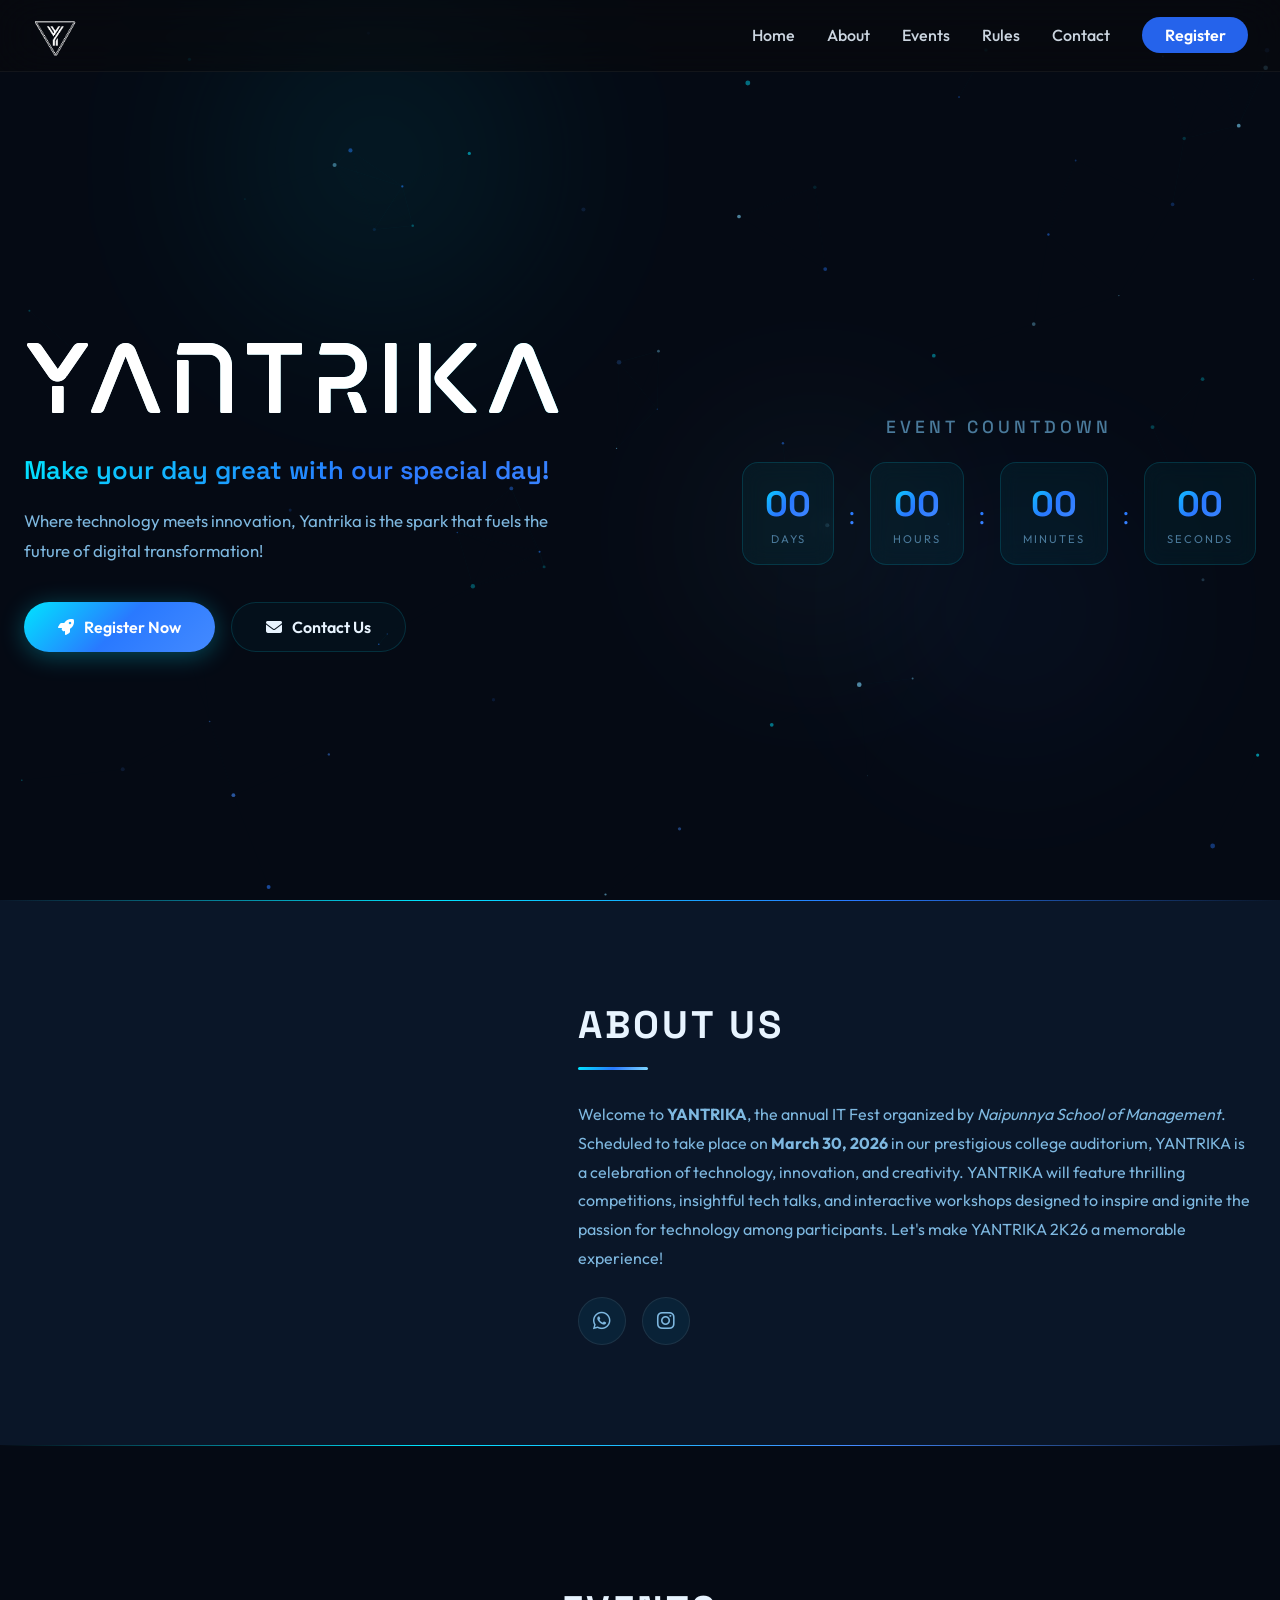
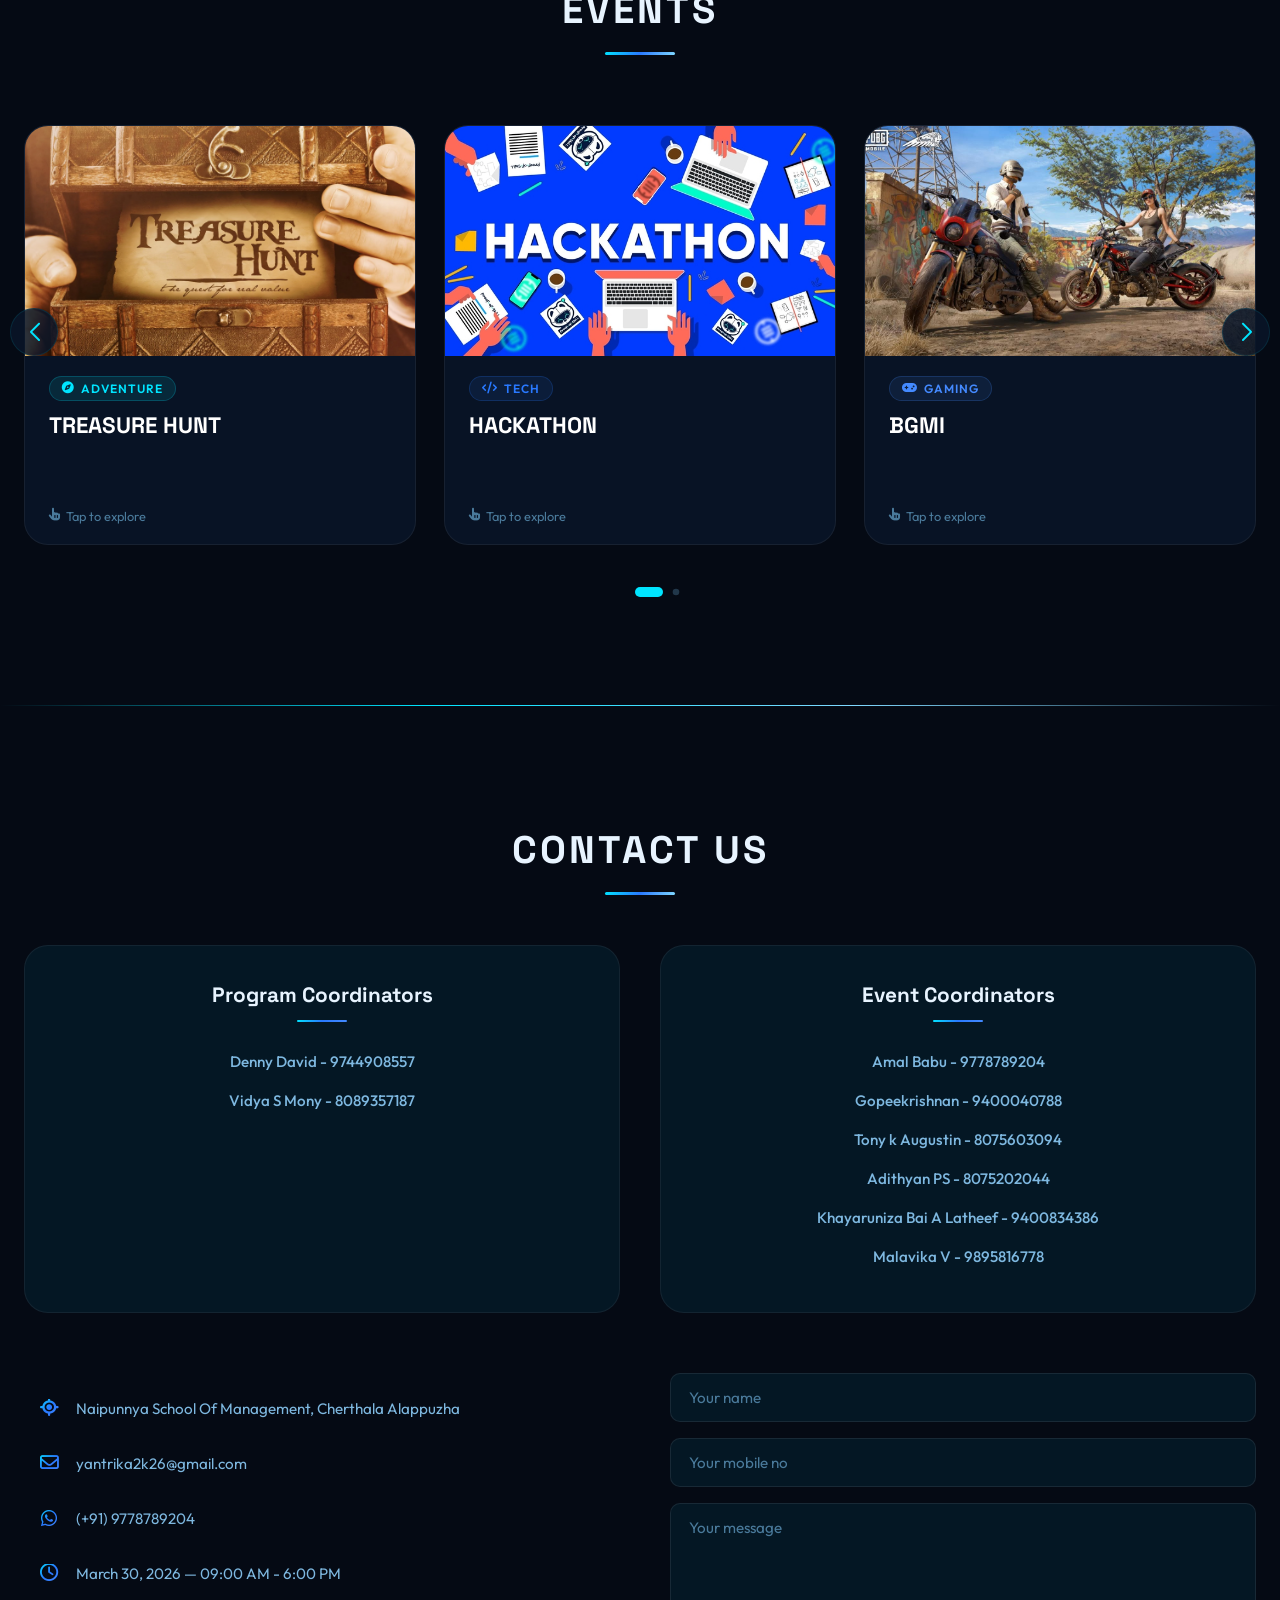
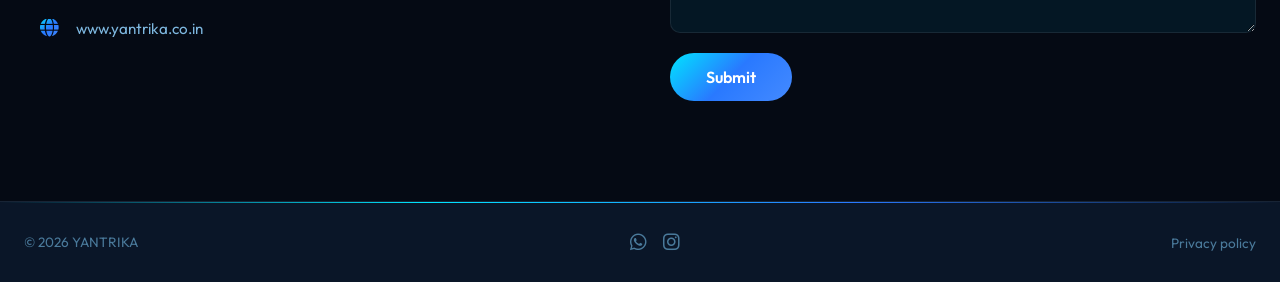
==== commit 38f8da58: "index.html" ====
--- a/Yantrika website/index.html
+++ b/Yantrika website/index.html
@@ -220,7 +220,7 @@
 
     <!-- Rules Section -->
     <!-- After -->
-    <section id="rules" style="padding: 80px 0; background: #0a1628; position: relative; text-align: center;">
+    <!-- <section id="rules" style="padding: 80px 0; background: #0a1628; position: relative; text-align: center;">
       <h2 style="color: #e8f4ff; font-size: 2.2rem; margin-bottom: 2rem;">Rules And Regulations</h2>
       <div style="max-width: 1300px; margin: 0 auto; padding: 0 24px;">
         <ul style="list-style: none; max-width: 700px; margin: 0 auto; text-align: left;">
@@ -262,7 +262,7 @@
           
         </ul>
       </div>
-    </section>
+    </section> -->
 
 
 
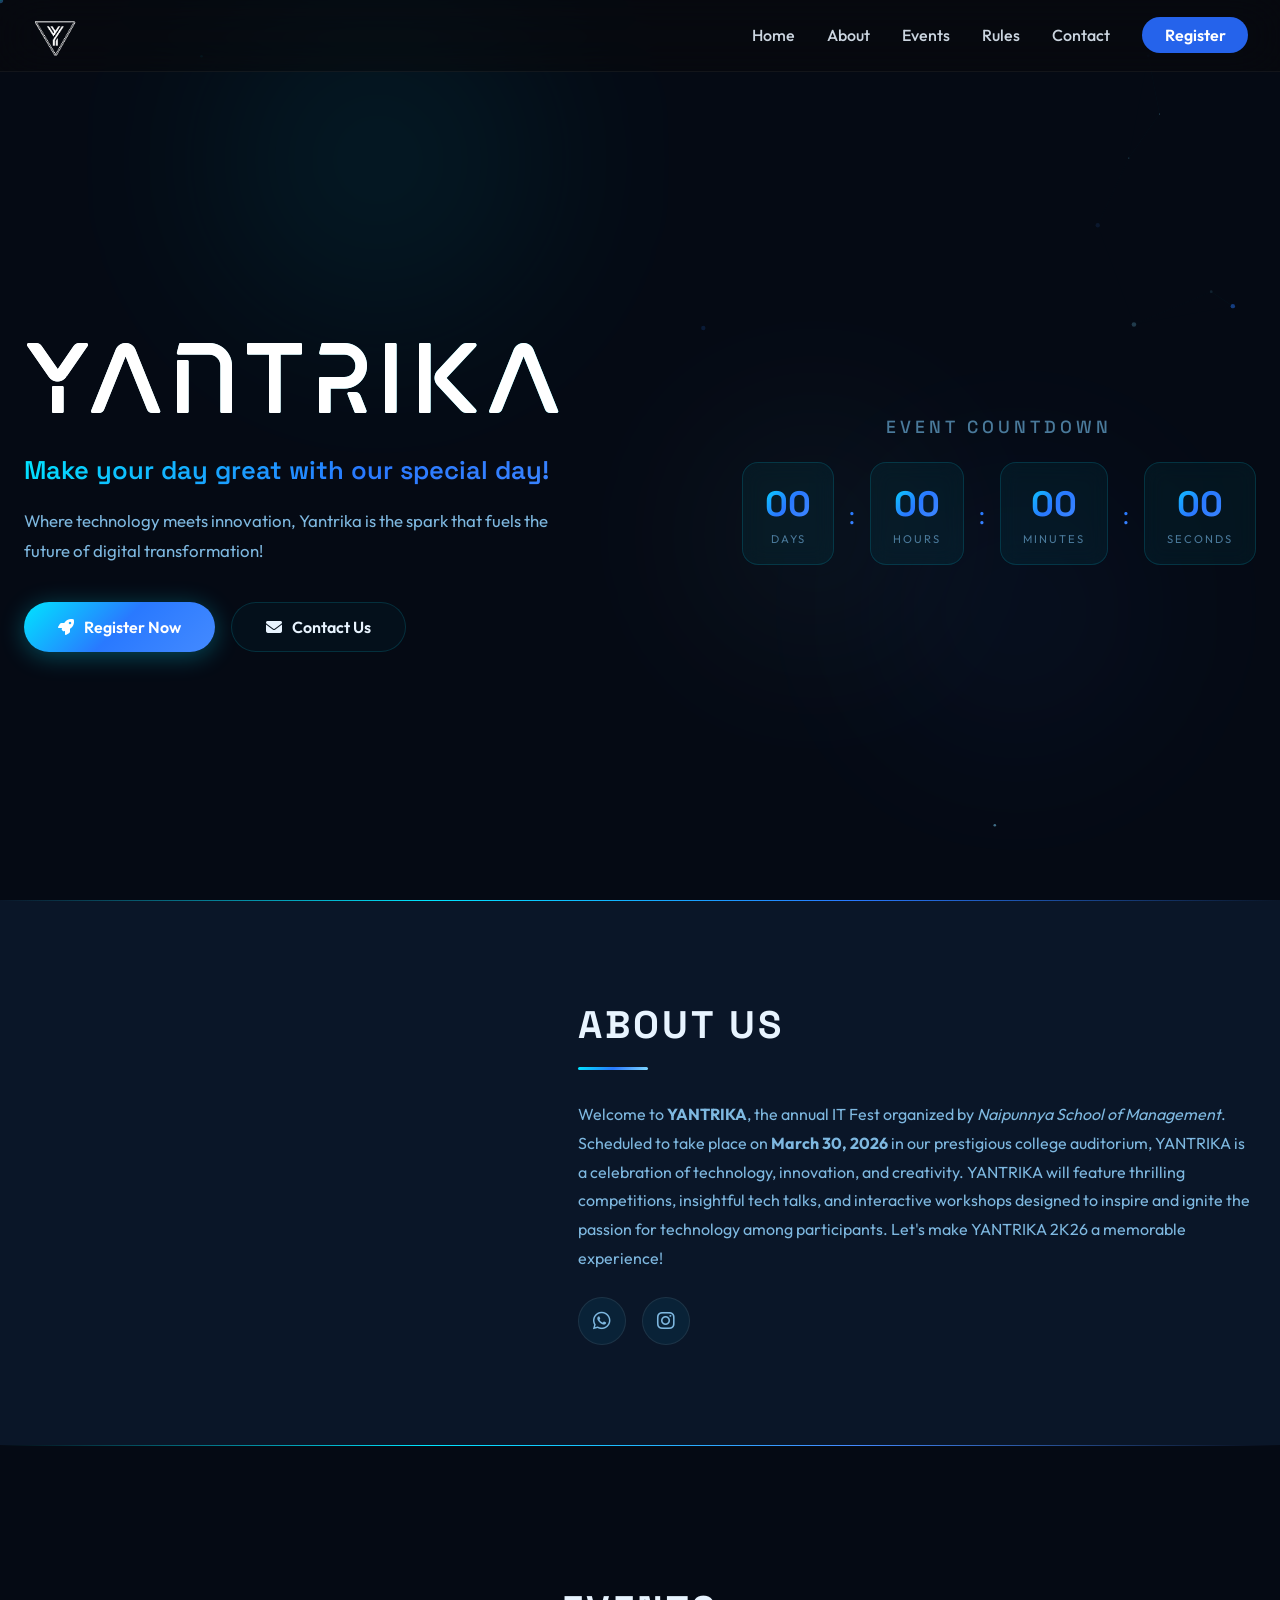
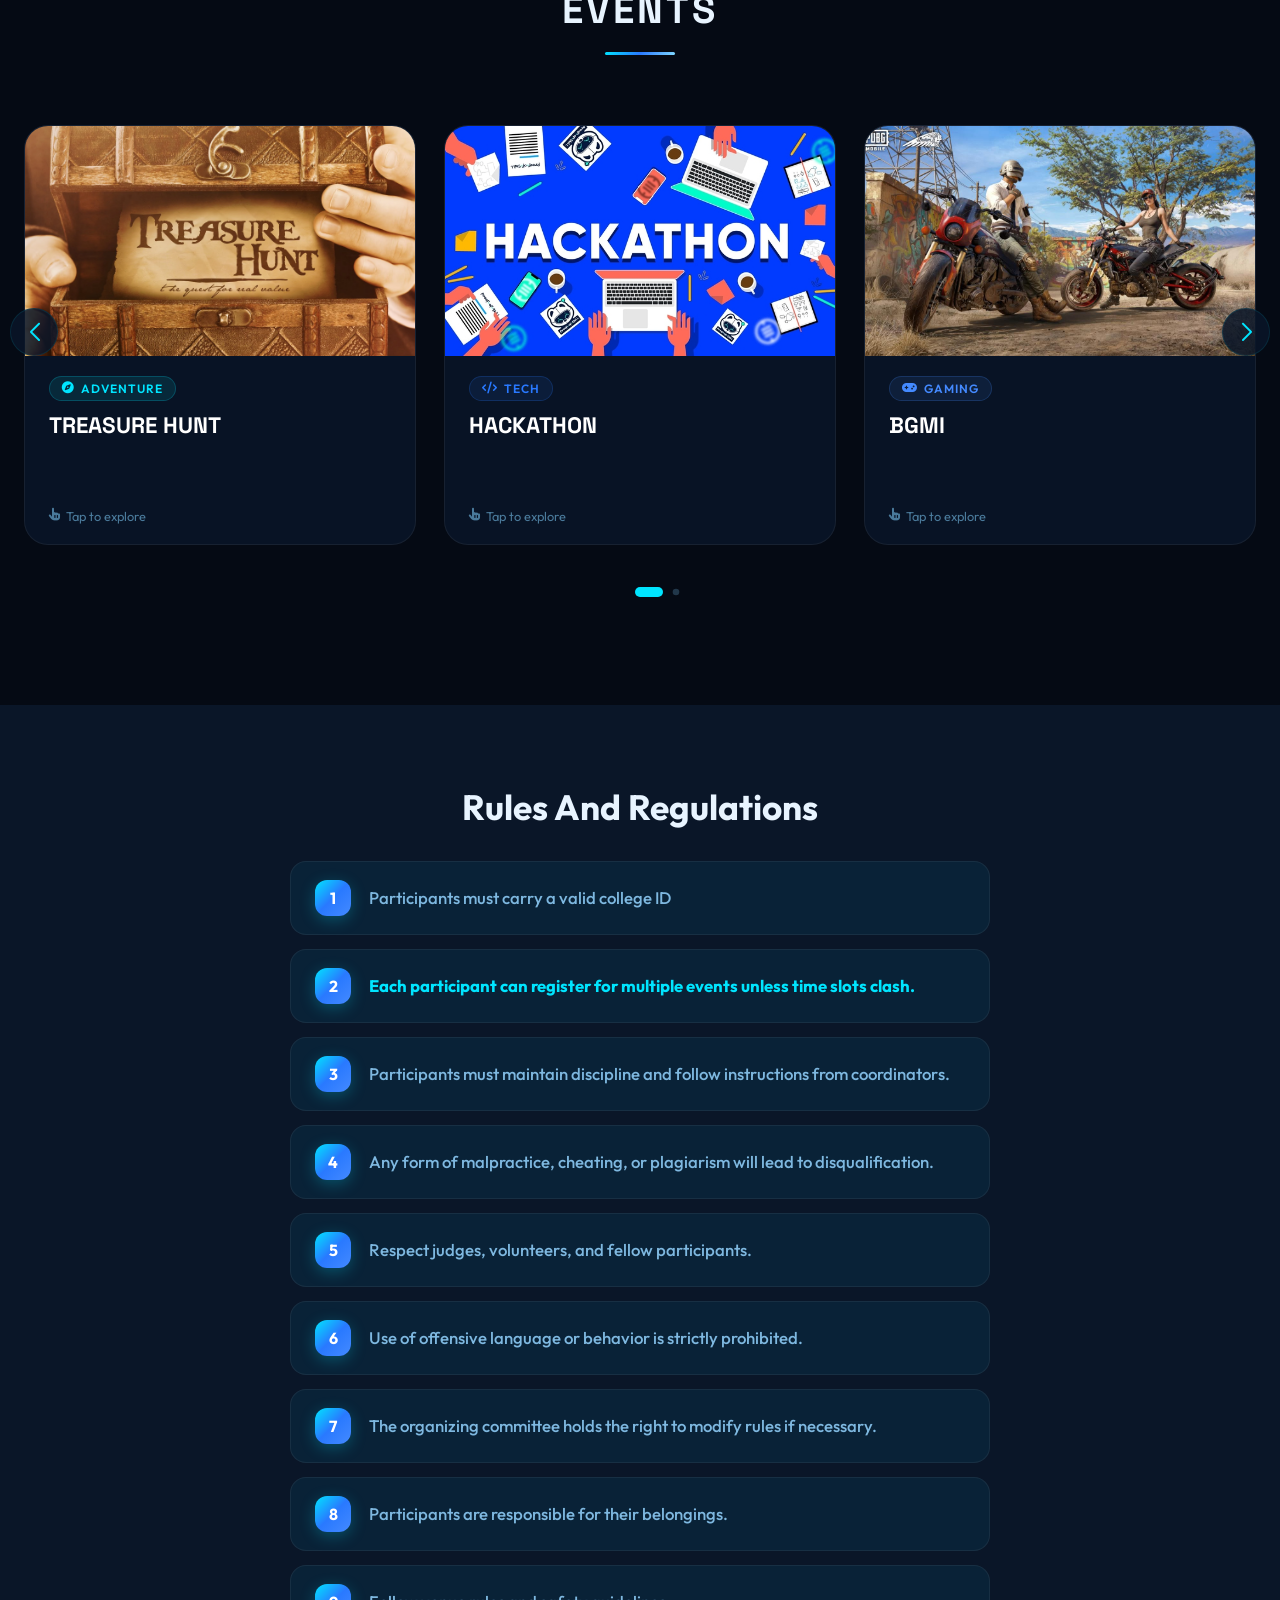
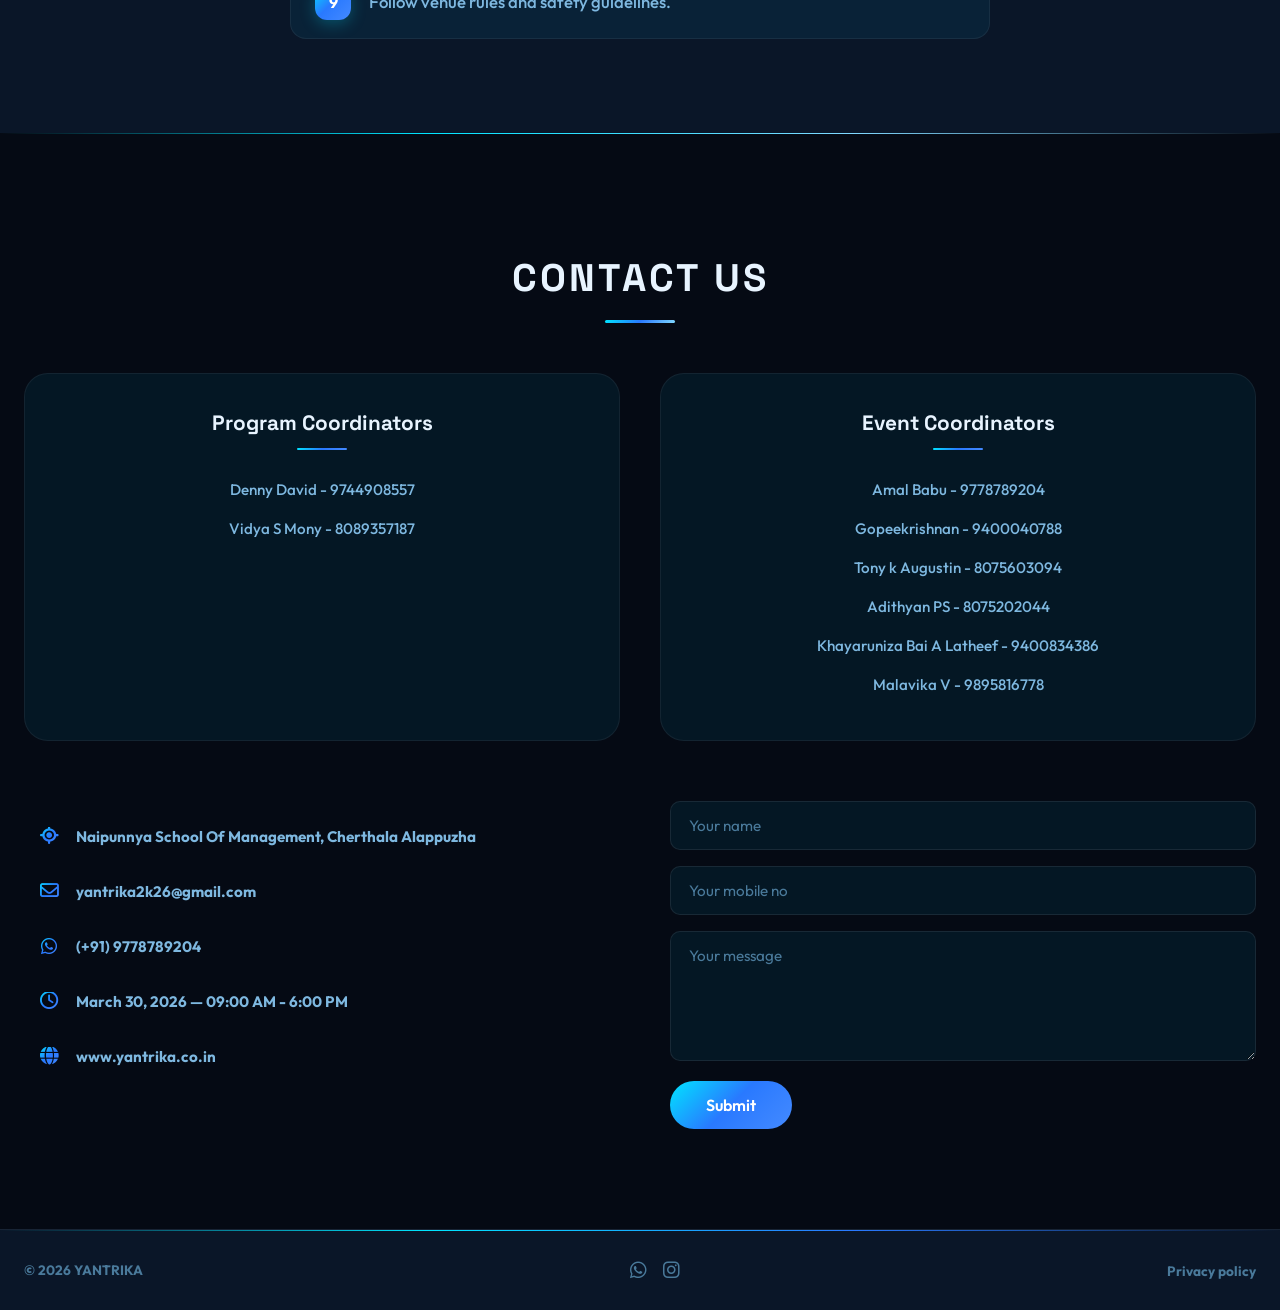
==== commit 50b5e6c7: "index.html" ====
--- a/Yantrika website/index.html
+++ b/Yantrika website/index.html
@@ -220,49 +220,59 @@
 
     <!-- Rules Section -->
     <!-- After -->
-    <!-- <section id="rules" style="padding: 80px 0; background: #0a1628; position: relative; text-align: center;">
+    <section id="rules" style="padding: 80px 0; background: #0a1628; position: relative; text-align: center;">
       <h2 style="color: #e8f4ff; font-size: 2.2rem; margin-bottom: 2rem;">Rules And Regulations</h2>
       <div style="max-width: 1300px; margin: 0 auto; padding: 0 24px;">
         <ul style="list-style: none; max-width: 700px; margin: 0 auto; text-align: left;">
           
           <li style="display: flex; align-items: center; gap: 18px; padding: 18px 24px; margin-bottom: 14px; background: rgba(0, 200, 255, 0.07); border: 1px solid rgba(255, 255, 255, 0.06); border-radius: 16px; transition: 0.35s cubic-bezier(0.4, 0, 0.2, 1); cursor: default;" onmouseover="this.style.borderColor='rgba(0, 229, 255, 0.2)'; this.style.background='rgba(0, 229, 255, 0.06)'; this.style.transform='translateX(6px)'; this.style.boxShadow='0 4px 20px rgba(0, 0, 0, 0.3)';" onmouseout="this.style.borderColor='rgba(255, 255, 255, 0.06)'; this.style.background='rgba(0, 200, 255, 0.07)'; this.style.transform='translateX(0)'; this.style.boxShadow='none';">
             <span style="width: 36px; height: 36px; display: inline-flex; align-items: center; justify-content: center; background: linear-gradient(135deg, #00e5ff, #2979ff, #448aff); color: #fff; font-weight: 700; font-size: 1rem; border-radius: 12px; flex-shrink: 0; box-shadow: 0 4px 15px rgba(0, 229, 255, 0.25);">1</span>
-            <span style="color: #7eb8e0; font-size: 1.05rem; font-weight: 500; line-height: 1.5;">A team of maximum <strong style="color: #00e5ff">three members</strong> can only participate in the competition.</span>
+            <span style="color: #7eb8e0; font-size: 1.05rem; font-weight: 500; line-height: 1.5;">Participants must carry a valid college ID</span>
           </li>
           
           <li style="display: flex; align-items: center; gap: 18px; padding: 18px 24px; margin-bottom: 14px; background: rgba(0, 200, 255, 0.07); border: 1px solid rgba(255, 255, 255, 0.06); border-radius: 16px; transition: 0.35s cubic-bezier(0.4, 0, 0.2, 1); cursor: default;" onmouseover="this.style.borderColor='rgba(0, 229, 255, 0.2)'; this.style.background='rgba(0, 229, 255, 0.06)'; this.style.transform='translateX(6px)'; this.style.boxShadow='0 4px 20px rgba(0, 0, 0, 0.3)';" onmouseout="this.style.borderColor='rgba(255, 255, 255, 0.06)'; this.style.background='rgba(0, 200, 255, 0.07)'; this.style.transform='translateX(0)'; this.style.boxShadow='none';">
             <span style="width: 36px; height: 36px; display: inline-flex; align-items: center; justify-content: center; background: linear-gradient(135deg, #00e5ff, #2979ff, #448aff); color: #fff; font-weight: 700; font-size: 1rem; border-radius: 12px; flex-shrink: 0; box-shadow: 0 4px 15px rgba(0, 229, 255, 0.25);">2</span>
-            <span style="color: #7eb8e0; font-size: 1.05rem; font-weight: 500; line-height: 1.5;"><strong style="color: #00e5ff">More than two team</strong> from the same college <strong style="color: #00e5ff">cannot </strong>participate in the competition</span>
+            <span style="color: #7eb8e0; font-size: 1.05rem; font-weight: 500; line-height: 1.5;"><strong style="color: #00e5ff">Each participant can register for multiple events unless time slots clash.</span>
           </li>
           
           <li style="display: flex; align-items: center; gap: 18px; padding: 18px 24px; margin-bottom: 14px; background: rgba(0, 200, 255, 0.07); border: 1px solid rgba(255, 255, 255, 0.06); border-radius: 16px; transition: 0.35s cubic-bezier(0.4, 0, 0.2, 1); cursor: default;" onmouseover="this.style.borderColor='rgba(0, 229, 255, 0.2)'; this.style.background='rgba(0, 229, 255, 0.06)'; this.style.transform='translateX(6px)'; this.style.boxShadow='0 4px 20px rgba(0, 0, 0, 0.3)';" onmouseout="this.style.borderColor='rgba(255, 255, 255, 0.06)'; this.style.background='rgba(0, 200, 255, 0.07)'; this.style.transform='translateX(0)'; this.style.boxShadow='none';">
             <span style="width: 36px; height: 36px; display: inline-flex; align-items: center; justify-content: center; background: linear-gradient(135deg, #00e5ff, #2979ff, #448aff); color: #fff; font-weight: 700; font-size: 1rem; border-radius: 12px; flex-shrink: 0; box-shadow: 0 4px 15px rgba(0, 229, 255, 0.25);">3</span>
-            <span style="color: #7eb8e0; font-size: 1.05rem; font-weight: 500; line-height: 1.5;">Those who pass the preliminary levels will be qualified for the main level of the competition.</span>
+            <span style="color: #7eb8e0; font-size: 1.05rem; font-weight: 500; line-height: 1.5;">Participants must maintain discipline and follow instructions from coordinators.</span>
           </li>
           
           <li style="display: flex; align-items: center; gap: 18px; padding: 18px 24px; margin-bottom: 14px; background: rgba(0, 200, 255, 0.07); border: 1px solid rgba(255, 255, 255, 0.06); border-radius: 16px; transition: 0.35s cubic-bezier(0.4, 0, 0.2, 1); cursor: default;" onmouseover="this.style.borderColor='rgba(0, 229, 255, 0.2)'; this.style.background='rgba(0, 229, 255, 0.06)'; this.style.transform='translateX(6px)'; this.style.boxShadow='0 4px 20px rgba(0, 0, 0, 0.3)';" onmouseout="this.style.borderColor='rgba(255, 255, 255, 0.06)'; this.style.background='rgba(0, 200, 255, 0.07)'; this.style.transform='translateX(0)'; this.style.boxShadow='none';">
             <span style="width: 36px; height: 36px; display: inline-flex; align-items: center; justify-content: center; background: linear-gradient(135deg, #00e5ff, #2979ff, #448aff); color: #fff; font-weight: 700; font-size: 1rem; border-radius: 12px; flex-shrink: 0; box-shadow: 0 4px 15px rgba(0, 229, 255, 0.25);">4</span>
-            <span style="color: #7eb8e0; font-size: 1.05rem; font-weight: 500; line-height: 1.5;">Team not adhering to any of the guidelines will be disqualified.</span>
+            <span style="color: #7eb8e0; font-size: 1.05rem; font-weight: 500; line-height: 1.5;">Any form of malpractice, cheating, or plagiarism will lead to disqualification.</span>
           </li>
           
           <li style="display: flex; align-items: center; gap: 18px; padding: 18px 24px; margin-bottom: 14px; background: rgba(0, 200, 255, 0.07); border: 1px solid rgba(255, 255, 255, 0.06); border-radius: 16px; transition: 0.35s cubic-bezier(0.4, 0, 0.2, 1); cursor: default;" onmouseover="this.style.borderColor='rgba(0, 229, 255, 0.2)'; this.style.background='rgba(0, 229, 255, 0.06)'; this.style.transform='translateX(6px)'; this.style.boxShadow='0 4px 20px rgba(0, 0, 0, 0.3)';" onmouseout="this.style.borderColor='rgba(255, 255, 255, 0.06)'; this.style.background='rgba(0, 200, 255, 0.07)'; this.style.transform='translateX(0)'; this.style.boxShadow='none';">
             <span style="width: 36px; height: 36px; display: inline-flex; align-items: center; justify-content: center; background: linear-gradient(135deg, #00e5ff, #2979ff, #448aff); color: #fff; font-weight: 700; font-size: 1rem; border-radius: 12px; flex-shrink: 0; box-shadow: 0 4px 15px rgba(0, 229, 255, 0.25);">5</span>
-            <span style="color: #7eb8e0; font-size: 1.05rem; font-weight: 500; line-height: 1.5;">In disciplinary action or malpractices will taken seriously and may lead to disqualification.</span>
+            <span style="color: #7eb8e0; font-size: 1.05rem; font-weight: 500; line-height: 1.5;">Respect judges, volunteers, and fellow participants.</span>
           </li>
 
           <li style="display: flex; align-items: center; gap: 18px; padding: 18px 24px; margin-bottom: 14px; background: rgba(0, 200, 255, 0.07); border: 1px solid rgba(255, 255, 255, 0.06); border-radius: 16px; transition: 0.35s cubic-bezier(0.4, 0, 0.2, 1); cursor: default;" onmouseover="this.style.borderColor='rgba(0, 229, 255, 0.2)'; this.style.background='rgba(0, 229, 255, 0.06)'; this.style.transform='translateX(6px)'; this.style.boxShadow='0 4px 20px rgba(0, 0, 0, 0.3)';" onmouseout="this.style.borderColor='rgba(255, 255, 255, 0.06)'; this.style.background='rgba(0, 200, 255, 0.07)'; this.style.transform='translateX(0)'; this.style.boxShadow='none';">
             <span style="width: 36px; height: 36px; display: inline-flex; align-items: center; justify-content: center; background: linear-gradient(135deg, #00e5ff, #2979ff, #448aff); color: #fff; font-weight: 700; font-size: 1rem; border-radius: 12px; flex-shrink: 0; box-shadow: 0 4px 15px rgba(0, 229, 255, 0.25);">6</span>
-            <span style="color: #7eb8e0; font-size: 1.05rem; font-weight: 500; line-height: 1.5;">Late registration won't be allowed.</span>
+            <span style="color: #7eb8e0; font-size: 1.05rem; font-weight: 500; line-height: 1.5;">Use of offensive language or behavior is strictly prohibited.</span>
           </li>
 
           <li style="display: flex; align-items: center; gap: 18px; padding: 18px 24px; margin-bottom: 14px; background: rgba(0, 200, 255, 0.07); border: 1px solid rgba(255, 255, 255, 0.06); border-radius: 16px; transition: 0.35s cubic-bezier(0.4, 0, 0.2, 1); cursor: default;" onmouseover="this.style.borderColor='rgba(0, 229, 255, 0.2)'; this.style.background='rgba(0, 229, 255, 0.06)'; this.style.transform='translateX(6px)'; this.style.boxShadow='0 4px 20px rgba(0, 0, 0, 0.3)';" onmouseout="this.style.borderColor='rgba(255, 255, 255, 0.06)'; this.style.background='rgba(0, 200, 255, 0.07)'; this.style.transform='translateX(0)'; this.style.boxShadow='none';">
             <span style="width: 36px; height: 36px; display: inline-flex; align-items: center; justify-content: center; background: linear-gradient(135deg, #00e5ff, #2979ff, #448aff); color: #fff; font-weight: 700; font-size: 1rem; border-radius: 12px; flex-shrink: 0; box-shadow: 0 4px 15px rgba(0, 229, 255, 0.25);">7</span>
-            <span style="color: #7eb8e0; font-size: 1.05rem; font-weight: 500; line-height: 1.5;">Evaluation of the judges will be considered final.</span>
+            <span style="color: #7eb8e0; font-size: 1.05rem; font-weight: 500; line-height: 1.5;">The organizing committee holds the right to modify rules if necessary.</span>
+          </li>
+
+          <li style="display: flex; align-items: center; gap: 18px; padding: 18px 24px; margin-bottom: 14px; background: rgba(0, 200, 255, 0.07); border: 1px solid rgba(255, 255, 255, 0.06); border-radius: 16px; transition: 0.35s cubic-bezier(0.4, 0, 0.2, 1); cursor: default;" onmouseover="this.style.borderColor='rgba(0, 229, 255, 0.2)'; this.style.background='rgba(0, 229, 255, 0.06)'; this.style.transform='translateX(6px)'; this.style.boxShadow='0 4px 20px rgba(0, 0, 0, 0.3)';" onmouseout="this.style.borderColor='rgba(255, 255, 255, 0.06)'; this.style.background='rgba(0, 200, 255, 0.07)'; this.style.transform='translateX(0)'; this.style.boxShadow='none';">
+            <span style="width: 36px; height: 36px; display: inline-flex; align-items: center; justify-content: center; background: linear-gradient(135deg, #00e5ff, #2979ff, #448aff); color: #fff; font-weight: 700; font-size: 1rem; border-radius: 12px; flex-shrink: 0; box-shadow: 0 4px 15px rgba(0, 229, 255, 0.25);">8</span>
+            <span style="color: #7eb8e0; font-size: 1.05rem; font-weight: 500; line-height: 1.5;">Participants are responsible for their belongings.</span>
+          </li>
+
+          <li style="display: flex; align-items: center; gap: 18px; padding: 18px 24px; margin-bottom: 14px; background: rgba(0, 200, 255, 0.07); border: 1px solid rgba(255, 255, 255, 0.06); border-radius: 16px; transition: 0.35s cubic-bezier(0.4, 0, 0.2, 1); cursor: default;" onmouseover="this.style.borderColor='rgba(0, 229, 255, 0.2)'; this.style.background='rgba(0, 229, 255, 0.06)'; this.style.transform='translateX(6px)'; this.style.boxShadow='0 4px 20px rgba(0, 0, 0, 0.3)';" onmouseout="this.style.borderColor='rgba(255, 255, 255, 0.06)'; this.style.background='rgba(0, 200, 255, 0.07)'; this.style.transform='translateX(0)'; this.style.boxShadow='none';">
+            <span style="width: 36px; height: 36px; display: inline-flex; align-items: center; justify-content: center; background: linear-gradient(135deg, #00e5ff, #2979ff, #448aff); color: #fff; font-weight: 700; font-size: 1rem; border-radius: 12px; flex-shrink: 0; box-shadow: 0 4px 15px rgba(0, 229, 255, 0.25);">9</span>
+            <span style="color: #7eb8e0; font-size: 1.05rem; font-weight: 500; line-height: 1.5;">Follow venue rules and safety guidelines.</span>
           </li>
           
         </ul>
       </div>
-    </section> -->
+    </section>
 
 
 
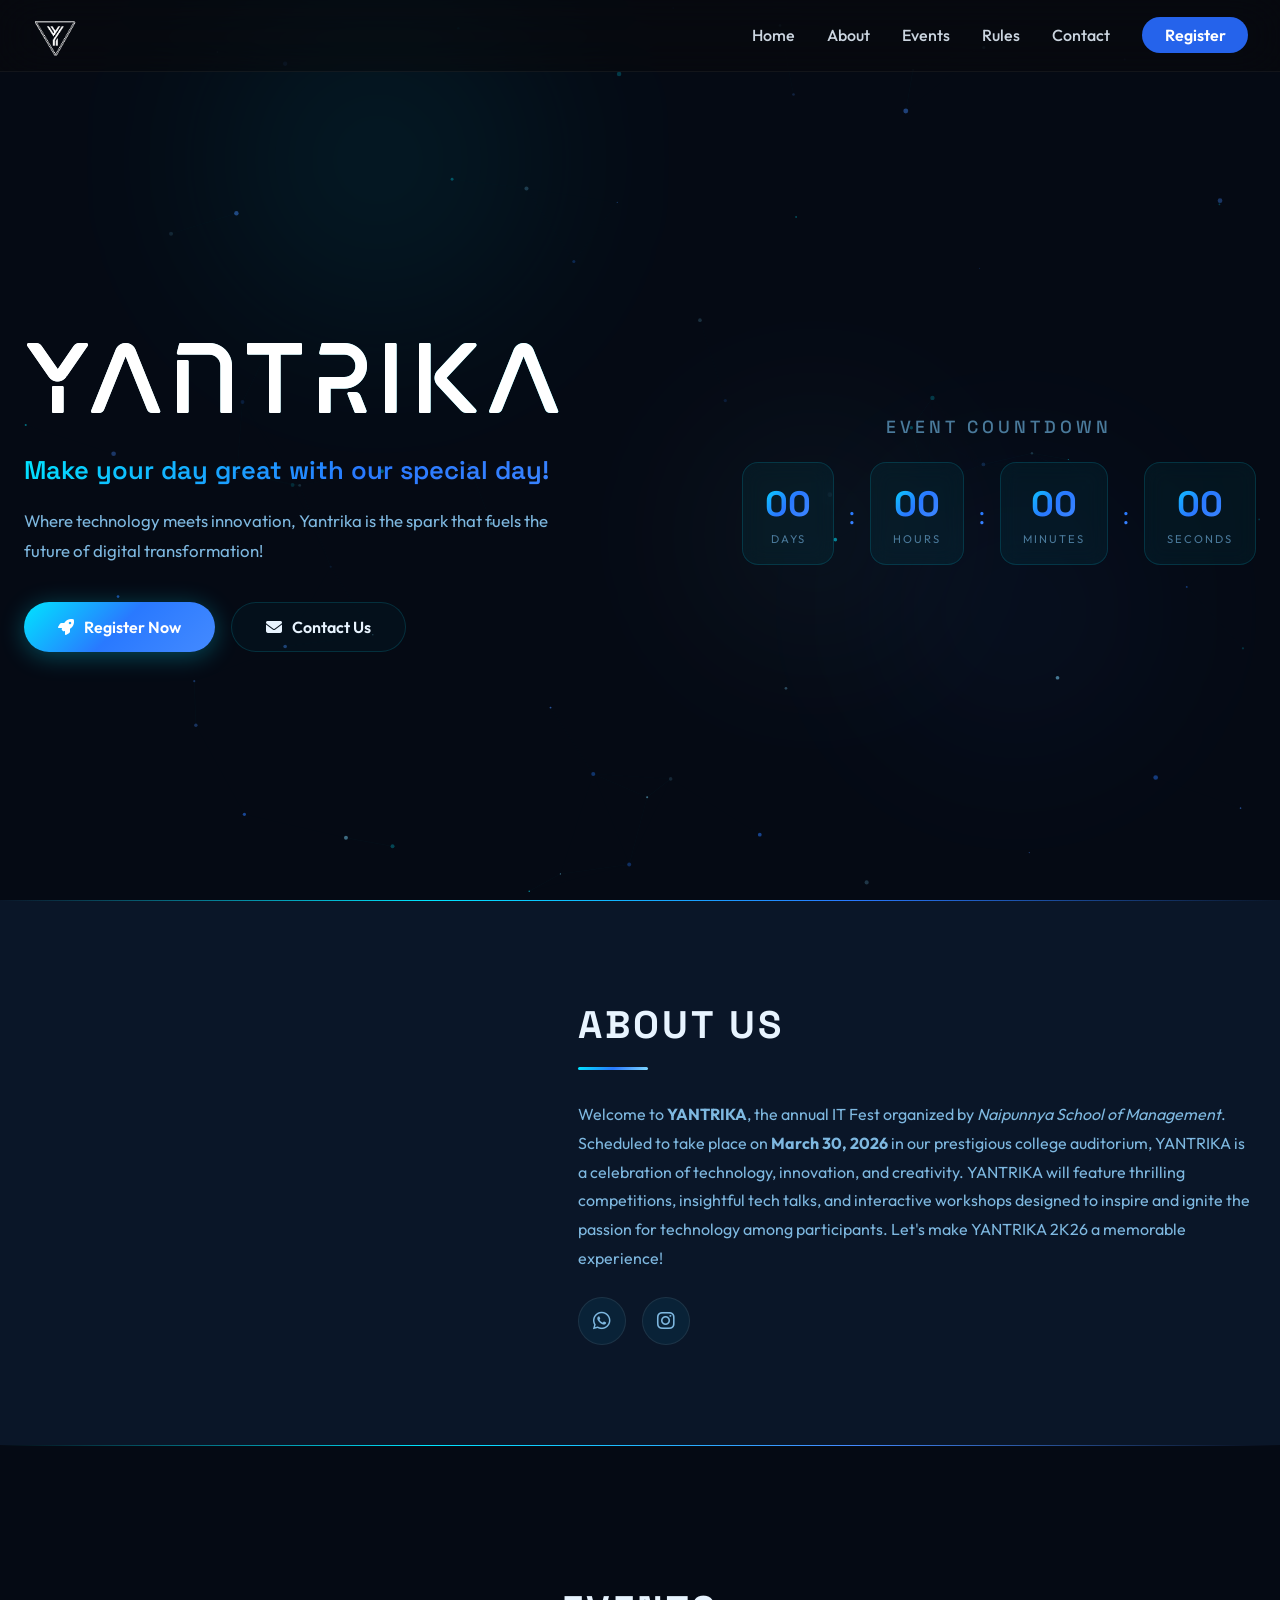
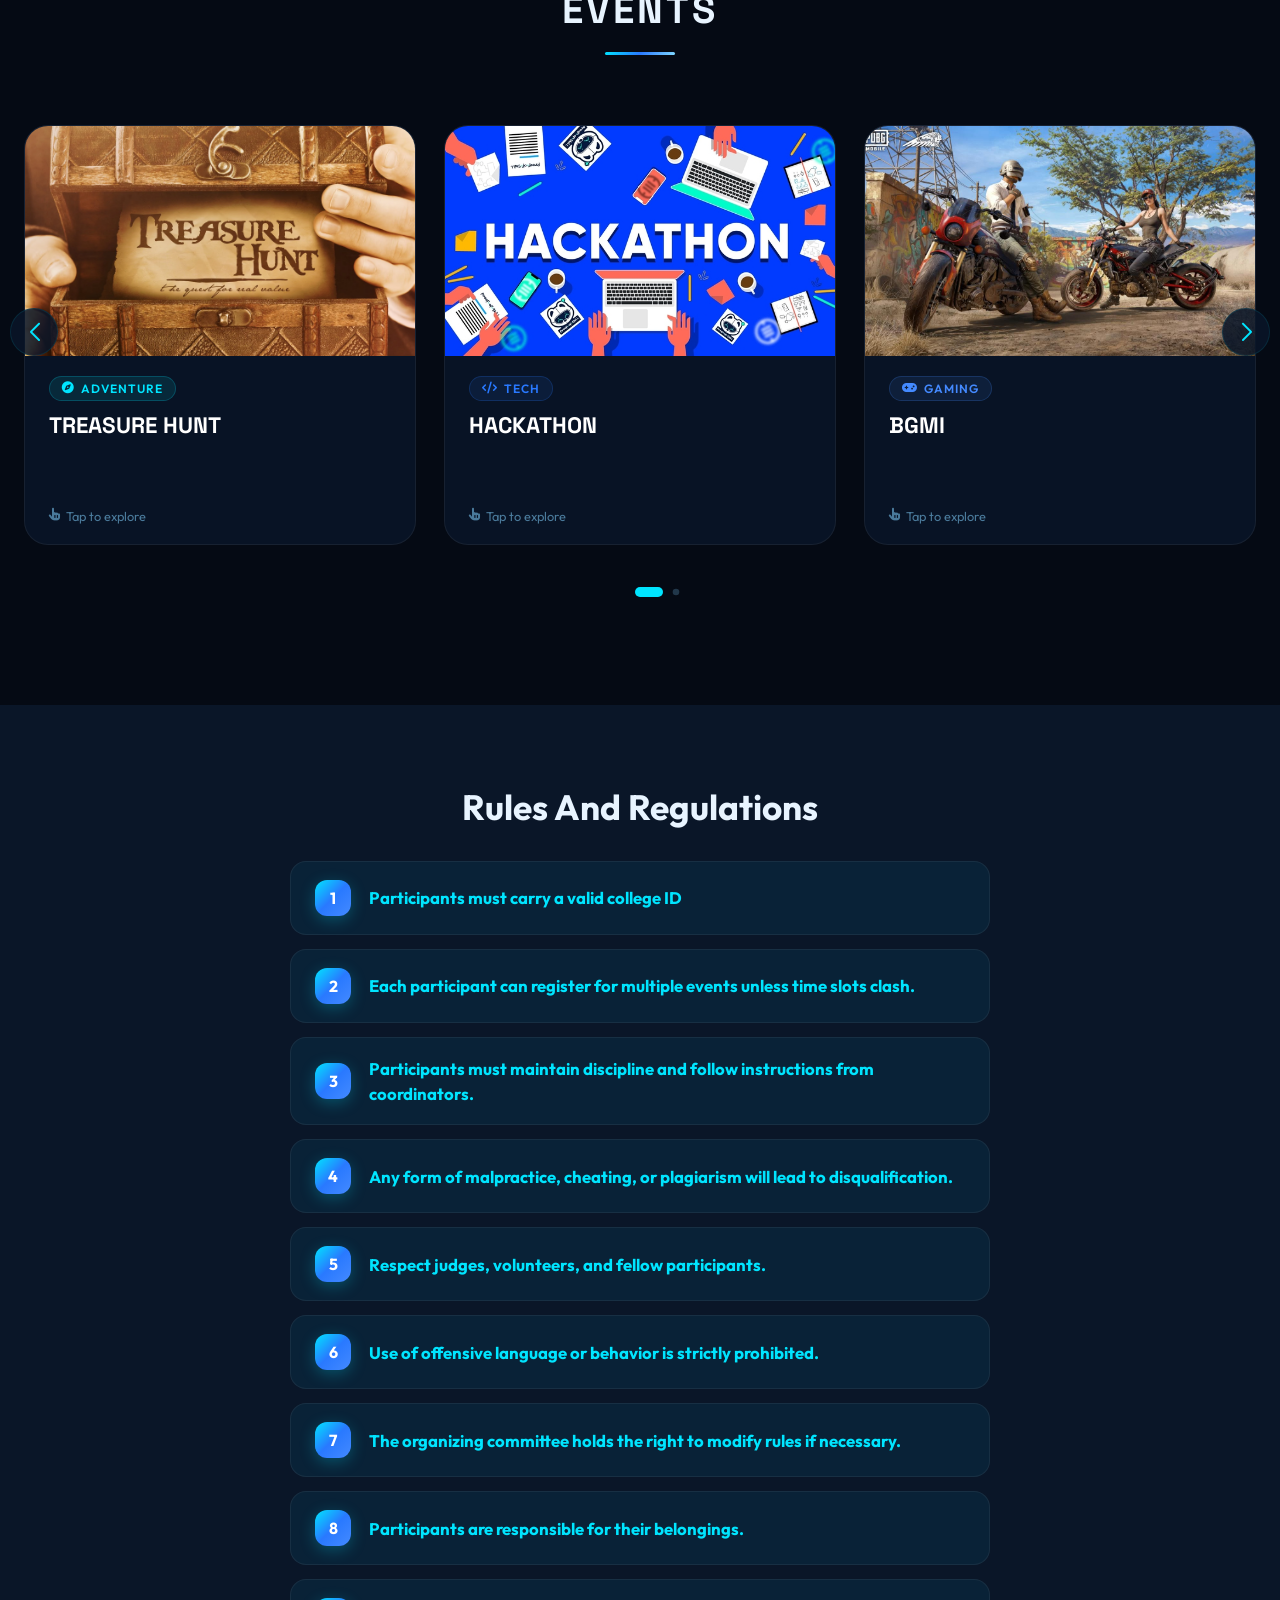
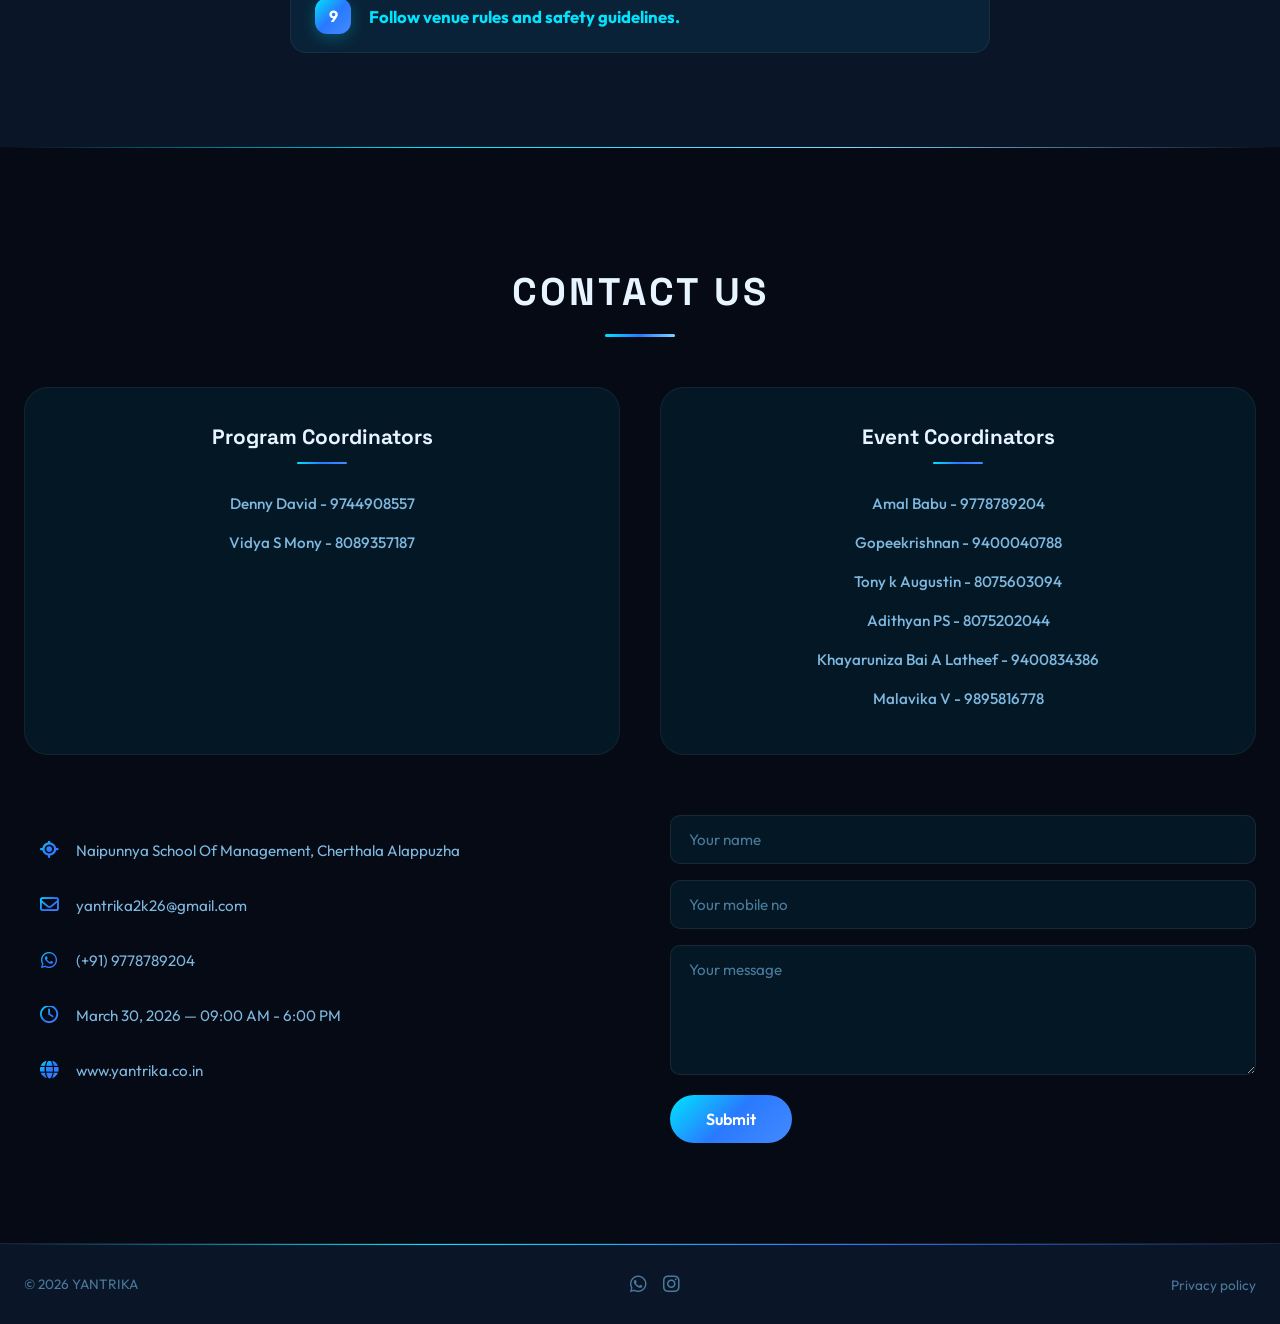
==== commit 18c4de17: "index.html" ====
--- a/Yantrika website/index.html
+++ b/Yantrika website/index.html
@@ -227,47 +227,47 @@
           
           <li style="display: flex; align-items: center; gap: 18px; padding: 18px 24px; margin-bottom: 14px; background: rgba(0, 200, 255, 0.07); border: 1px solid rgba(255, 255, 255, 0.06); border-radius: 16px; transition: 0.35s cubic-bezier(0.4, 0, 0.2, 1); cursor: default;" onmouseover="this.style.borderColor='rgba(0, 229, 255, 0.2)'; this.style.background='rgba(0, 229, 255, 0.06)'; this.style.transform='translateX(6px)'; this.style.boxShadow='0 4px 20px rgba(0, 0, 0, 0.3)';" onmouseout="this.style.borderColor='rgba(255, 255, 255, 0.06)'; this.style.background='rgba(0, 200, 255, 0.07)'; this.style.transform='translateX(0)'; this.style.boxShadow='none';">
             <span style="width: 36px; height: 36px; display: inline-flex; align-items: center; justify-content: center; background: linear-gradient(135deg, #00e5ff, #2979ff, #448aff); color: #fff; font-weight: 700; font-size: 1rem; border-radius: 12px; flex-shrink: 0; box-shadow: 0 4px 15px rgba(0, 229, 255, 0.25);">1</span>
-            <span style="color: #7eb8e0; font-size: 1.05rem; font-weight: 500; line-height: 1.5;">Participants must carry a valid college ID</span>
+            <span style="color: #7eb8e0; font-size: 1.05rem; font-weight: 500; line-height: 1.5;"><strong style="color: #00e5ff">Participants must carry a valid college ID</strong></span>
           </li>
           
           <li style="display: flex; align-items: center; gap: 18px; padding: 18px 24px; margin-bottom: 14px; background: rgba(0, 200, 255, 0.07); border: 1px solid rgba(255, 255, 255, 0.06); border-radius: 16px; transition: 0.35s cubic-bezier(0.4, 0, 0.2, 1); cursor: default;" onmouseover="this.style.borderColor='rgba(0, 229, 255, 0.2)'; this.style.background='rgba(0, 229, 255, 0.06)'; this.style.transform='translateX(6px)'; this.style.boxShadow='0 4px 20px rgba(0, 0, 0, 0.3)';" onmouseout="this.style.borderColor='rgba(255, 255, 255, 0.06)'; this.style.background='rgba(0, 200, 255, 0.07)'; this.style.transform='translateX(0)'; this.style.boxShadow='none';">
             <span style="width: 36px; height: 36px; display: inline-flex; align-items: center; justify-content: center; background: linear-gradient(135deg, #00e5ff, #2979ff, #448aff); color: #fff; font-weight: 700; font-size: 1rem; border-radius: 12px; flex-shrink: 0; box-shadow: 0 4px 15px rgba(0, 229, 255, 0.25);">2</span>
-            <span style="color: #7eb8e0; font-size: 1.05rem; font-weight: 500; line-height: 1.5;"><strong style="color: #00e5ff">Each participant can register for multiple events unless time slots clash.</span>
+            <span style="color: #7eb8e0; font-size: 1.05rem; font-weight: 500; line-height: 1.5;"><strong style="color: #00e5ff">Each participant can register for multiple events unless time slots clash.</strong></span>
           </li>
           
           <li style="display: flex; align-items: center; gap: 18px; padding: 18px 24px; margin-bottom: 14px; background: rgba(0, 200, 255, 0.07); border: 1px solid rgba(255, 255, 255, 0.06); border-radius: 16px; transition: 0.35s cubic-bezier(0.4, 0, 0.2, 1); cursor: default;" onmouseover="this.style.borderColor='rgba(0, 229, 255, 0.2)'; this.style.background='rgba(0, 229, 255, 0.06)'; this.style.transform='translateX(6px)'; this.style.boxShadow='0 4px 20px rgba(0, 0, 0, 0.3)';" onmouseout="this.style.borderColor='rgba(255, 255, 255, 0.06)'; this.style.background='rgba(0, 200, 255, 0.07)'; this.style.transform='translateX(0)'; this.style.boxShadow='none';">
             <span style="width: 36px; height: 36px; display: inline-flex; align-items: center; justify-content: center; background: linear-gradient(135deg, #00e5ff, #2979ff, #448aff); color: #fff; font-weight: 700; font-size: 1rem; border-radius: 12px; flex-shrink: 0; box-shadow: 0 4px 15px rgba(0, 229, 255, 0.25);">3</span>
-            <span style="color: #7eb8e0; font-size: 1.05rem; font-weight: 500; line-height: 1.5;">Participants must maintain discipline and follow instructions from coordinators.</span>
+            <span style="color: #7eb8e0; font-size: 1.05rem; font-weight: 500; line-height: 1.5;"><strong style="color: #00e5ff">Participants must maintain discipline and follow instructions from coordinators.</strong></span>
           </li>
           
           <li style="display: flex; align-items: center; gap: 18px; padding: 18px 24px; margin-bottom: 14px; background: rgba(0, 200, 255, 0.07); border: 1px solid rgba(255, 255, 255, 0.06); border-radius: 16px; transition: 0.35s cubic-bezier(0.4, 0, 0.2, 1); cursor: default;" onmouseover="this.style.borderColor='rgba(0, 229, 255, 0.2)'; this.style.background='rgba(0, 229, 255, 0.06)'; this.style.transform='translateX(6px)'; this.style.boxShadow='0 4px 20px rgba(0, 0, 0, 0.3)';" onmouseout="this.style.borderColor='rgba(255, 255, 255, 0.06)'; this.style.background='rgba(0, 200, 255, 0.07)'; this.style.transform='translateX(0)'; this.style.boxShadow='none';">
             <span style="width: 36px; height: 36px; display: inline-flex; align-items: center; justify-content: center; background: linear-gradient(135deg, #00e5ff, #2979ff, #448aff); color: #fff; font-weight: 700; font-size: 1rem; border-radius: 12px; flex-shrink: 0; box-shadow: 0 4px 15px rgba(0, 229, 255, 0.25);">4</span>
-            <span style="color: #7eb8e0; font-size: 1.05rem; font-weight: 500; line-height: 1.5;">Any form of malpractice, cheating, or plagiarism will lead to disqualification.</span>
+            <span style="color: #7eb8e0; font-size: 1.05rem; font-weight: 500; line-height: 1.5;"><strong style="color: #00e5ff">Any form of malpractice, cheating, or plagiarism will lead to disqualification.</strong></span>
           </li>
           
           <li style="display: flex; align-items: center; gap: 18px; padding: 18px 24px; margin-bottom: 14px; background: rgba(0, 200, 255, 0.07); border: 1px solid rgba(255, 255, 255, 0.06); border-radius: 16px; transition: 0.35s cubic-bezier(0.4, 0, 0.2, 1); cursor: default;" onmouseover="this.style.borderColor='rgba(0, 229, 255, 0.2)'; this.style.background='rgba(0, 229, 255, 0.06)'; this.style.transform='translateX(6px)'; this.style.boxShadow='0 4px 20px rgba(0, 0, 0, 0.3)';" onmouseout="this.style.borderColor='rgba(255, 255, 255, 0.06)'; this.style.background='rgba(0, 200, 255, 0.07)'; this.style.transform='translateX(0)'; this.style.boxShadow='none';">
             <span style="width: 36px; height: 36px; display: inline-flex; align-items: center; justify-content: center; background: linear-gradient(135deg, #00e5ff, #2979ff, #448aff); color: #fff; font-weight: 700; font-size: 1rem; border-radius: 12px; flex-shrink: 0; box-shadow: 0 4px 15px rgba(0, 229, 255, 0.25);">5</span>
-            <span style="color: #7eb8e0; font-size: 1.05rem; font-weight: 500; line-height: 1.5;">Respect judges, volunteers, and fellow participants.</span>
+            <span style="color: #7eb8e0; font-size: 1.05rem; font-weight: 500; line-height: 1.5;"><strong style="color: #00e5ff">Respect judges, volunteers, and fellow participants.</strong></span>
           </li>
 
           <li style="display: flex; align-items: center; gap: 18px; padding: 18px 24px; margin-bottom: 14px; background: rgba(0, 200, 255, 0.07); border: 1px solid rgba(255, 255, 255, 0.06); border-radius: 16px; transition: 0.35s cubic-bezier(0.4, 0, 0.2, 1); cursor: default;" onmouseover="this.style.borderColor='rgba(0, 229, 255, 0.2)'; this.style.background='rgba(0, 229, 255, 0.06)'; this.style.transform='translateX(6px)'; this.style.boxShadow='0 4px 20px rgba(0, 0, 0, 0.3)';" onmouseout="this.style.borderColor='rgba(255, 255, 255, 0.06)'; this.style.background='rgba(0, 200, 255, 0.07)'; this.style.transform='translateX(0)'; this.style.boxShadow='none';">
             <span style="width: 36px; height: 36px; display: inline-flex; align-items: center; justify-content: center; background: linear-gradient(135deg, #00e5ff, #2979ff, #448aff); color: #fff; font-weight: 700; font-size: 1rem; border-radius: 12px; flex-shrink: 0; box-shadow: 0 4px 15px rgba(0, 229, 255, 0.25);">6</span>
-            <span style="color: #7eb8e0; font-size: 1.05rem; font-weight: 500; line-height: 1.5;">Use of offensive language or behavior is strictly prohibited.</span>
+            <span style="color: #7eb8e0; font-size: 1.05rem; font-weight: 500; line-height: 1.5;"><strong style="color: #00e5ff">Use of offensive language or behavior is strictly prohibited.</strong></span>
           </li>
 
           <li style="display: flex; align-items: center; gap: 18px; padding: 18px 24px; margin-bottom: 14px; background: rgba(0, 200, 255, 0.07); border: 1px solid rgba(255, 255, 255, 0.06); border-radius: 16px; transition: 0.35s cubic-bezier(0.4, 0, 0.2, 1); cursor: default;" onmouseover="this.style.borderColor='rgba(0, 229, 255, 0.2)'; this.style.background='rgba(0, 229, 255, 0.06)'; this.style.transform='translateX(6px)'; this.style.boxShadow='0 4px 20px rgba(0, 0, 0, 0.3)';" onmouseout="this.style.borderColor='rgba(255, 255, 255, 0.06)'; this.style.background='rgba(0, 200, 255, 0.07)'; this.style.transform='translateX(0)'; this.style.boxShadow='none';">
             <span style="width: 36px; height: 36px; display: inline-flex; align-items: center; justify-content: center; background: linear-gradient(135deg, #00e5ff, #2979ff, #448aff); color: #fff; font-weight: 700; font-size: 1rem; border-radius: 12px; flex-shrink: 0; box-shadow: 0 4px 15px rgba(0, 229, 255, 0.25);">7</span>
-            <span style="color: #7eb8e0; font-size: 1.05rem; font-weight: 500; line-height: 1.5;">The organizing committee holds the right to modify rules if necessary.</span>
+            <span style="color: #7eb8e0; font-size: 1.05rem; font-weight: 500; line-height: 1.5;"><strong style="color: #00e5ff">The organizing committee holds the right to modify rules if necessary.</strong></span>
           </li>
 
           <li style="display: flex; align-items: center; gap: 18px; padding: 18px 24px; margin-bottom: 14px; background: rgba(0, 200, 255, 0.07); border: 1px solid rgba(255, 255, 255, 0.06); border-radius: 16px; transition: 0.35s cubic-bezier(0.4, 0, 0.2, 1); cursor: default;" onmouseover="this.style.borderColor='rgba(0, 229, 255, 0.2)'; this.style.background='rgba(0, 229, 255, 0.06)'; this.style.transform='translateX(6px)'; this.style.boxShadow='0 4px 20px rgba(0, 0, 0, 0.3)';" onmouseout="this.style.borderColor='rgba(255, 255, 255, 0.06)'; this.style.background='rgba(0, 200, 255, 0.07)'; this.style.transform='translateX(0)'; this.style.boxShadow='none';">
             <span style="width: 36px; height: 36px; display: inline-flex; align-items: center; justify-content: center; background: linear-gradient(135deg, #00e5ff, #2979ff, #448aff); color: #fff; font-weight: 700; font-size: 1rem; border-radius: 12px; flex-shrink: 0; box-shadow: 0 4px 15px rgba(0, 229, 255, 0.25);">8</span>
-            <span style="color: #7eb8e0; font-size: 1.05rem; font-weight: 500; line-height: 1.5;">Participants are responsible for their belongings.</span>
+            <span style="color: #7eb8e0; font-size: 1.05rem; font-weight: 500; line-height: 1.5;"><strong style="color: #00e5ff">Participants are responsible for their belongings.</strong></span>
           </li>
 
           <li style="display: flex; align-items: center; gap: 18px; padding: 18px 24px; margin-bottom: 14px; background: rgba(0, 200, 255, 0.07); border: 1px solid rgba(255, 255, 255, 0.06); border-radius: 16px; transition: 0.35s cubic-bezier(0.4, 0, 0.2, 1); cursor: default;" onmouseover="this.style.borderColor='rgba(0, 229, 255, 0.2)'; this.style.background='rgba(0, 229, 255, 0.06)'; this.style.transform='translateX(6px)'; this.style.boxShadow='0 4px 20px rgba(0, 0, 0, 0.3)';" onmouseout="this.style.borderColor='rgba(255, 255, 255, 0.06)'; this.style.background='rgba(0, 200, 255, 0.07)'; this.style.transform='translateX(0)'; this.style.boxShadow='none';">
             <span style="width: 36px; height: 36px; display: inline-flex; align-items: center; justify-content: center; background: linear-gradient(135deg, #00e5ff, #2979ff, #448aff); color: #fff; font-weight: 700; font-size: 1rem; border-radius: 12px; flex-shrink: 0; box-shadow: 0 4px 15px rgba(0, 229, 255, 0.25);">9</span>
-            <span style="color: #7eb8e0; font-size: 1.05rem; font-weight: 500; line-height: 1.5;">Follow venue rules and safety guidelines.</span>
+            <span style="color: #7eb8e0; font-size: 1.05rem; font-weight: 500; line-height: 1.5;"><strong style="color: #00e5ff">Follow venue rules and safety guidelines.</strong></span>
           </li>
           
         </ul>
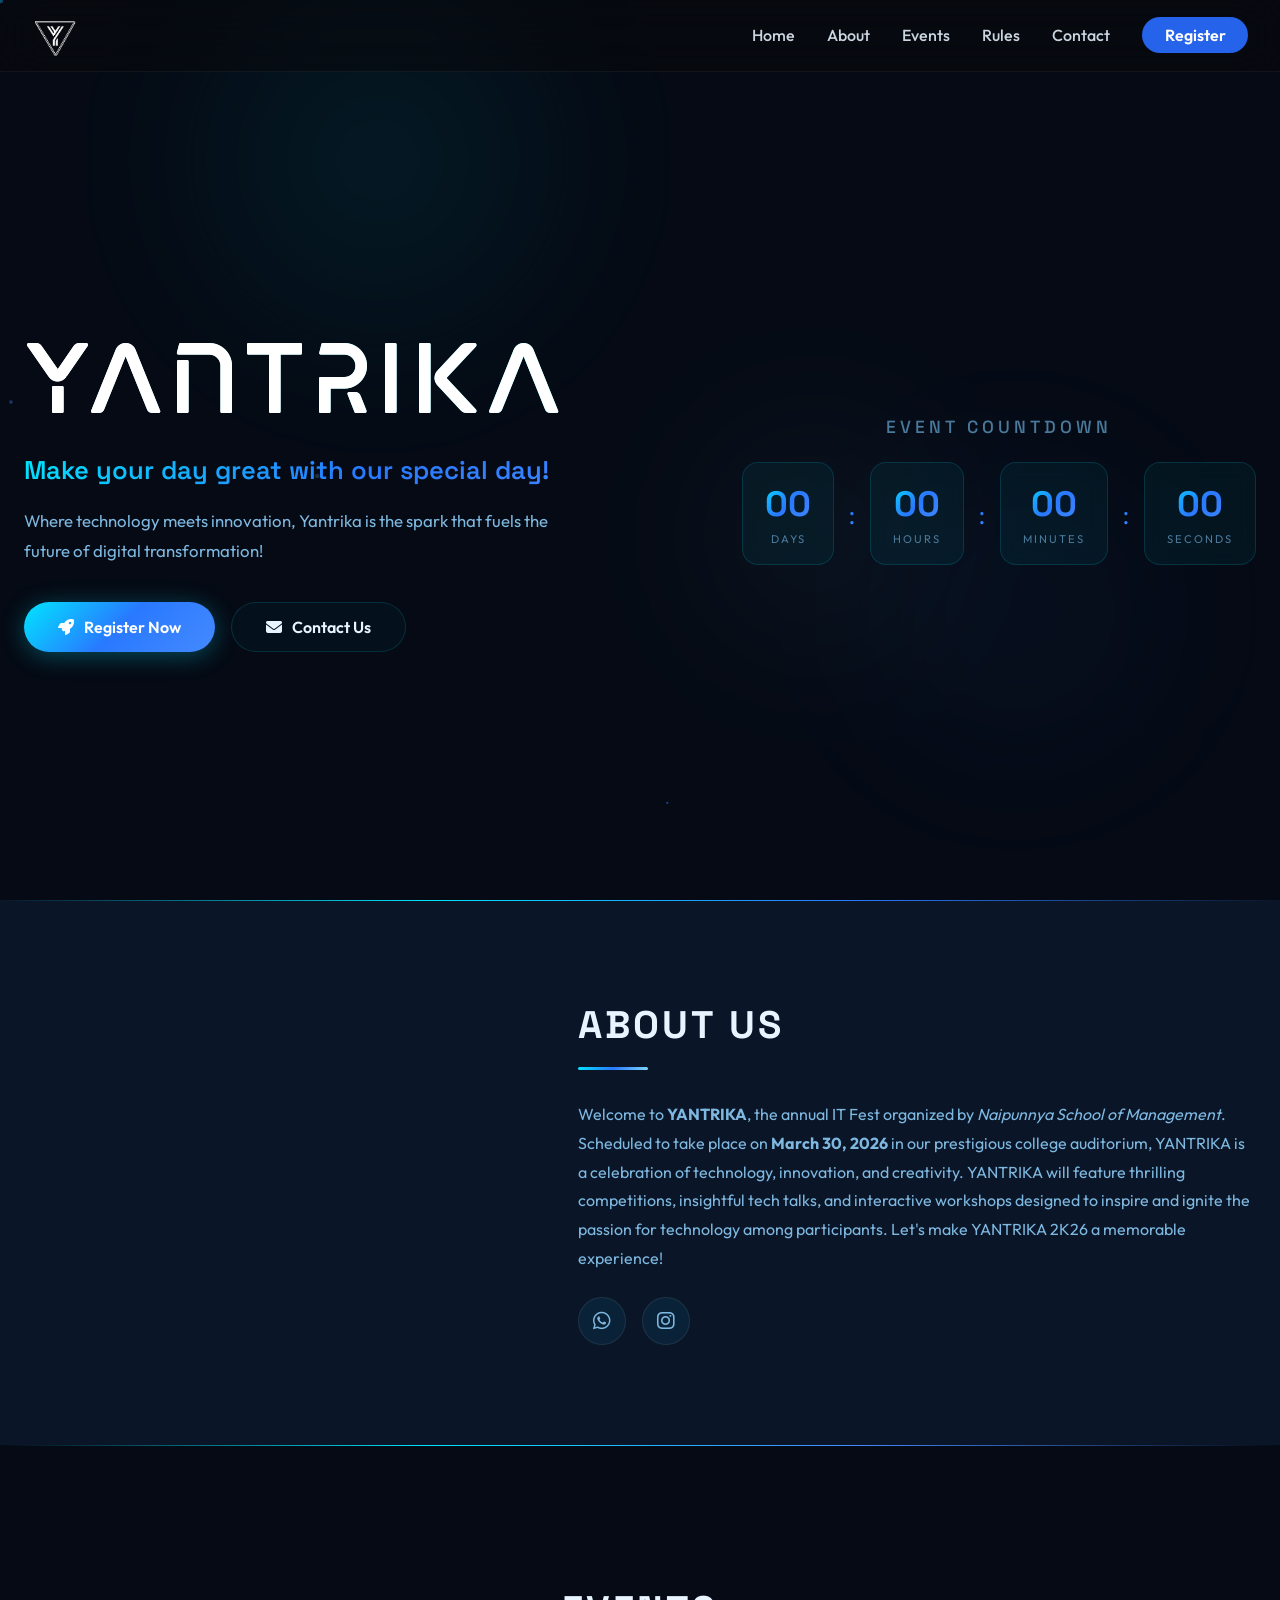
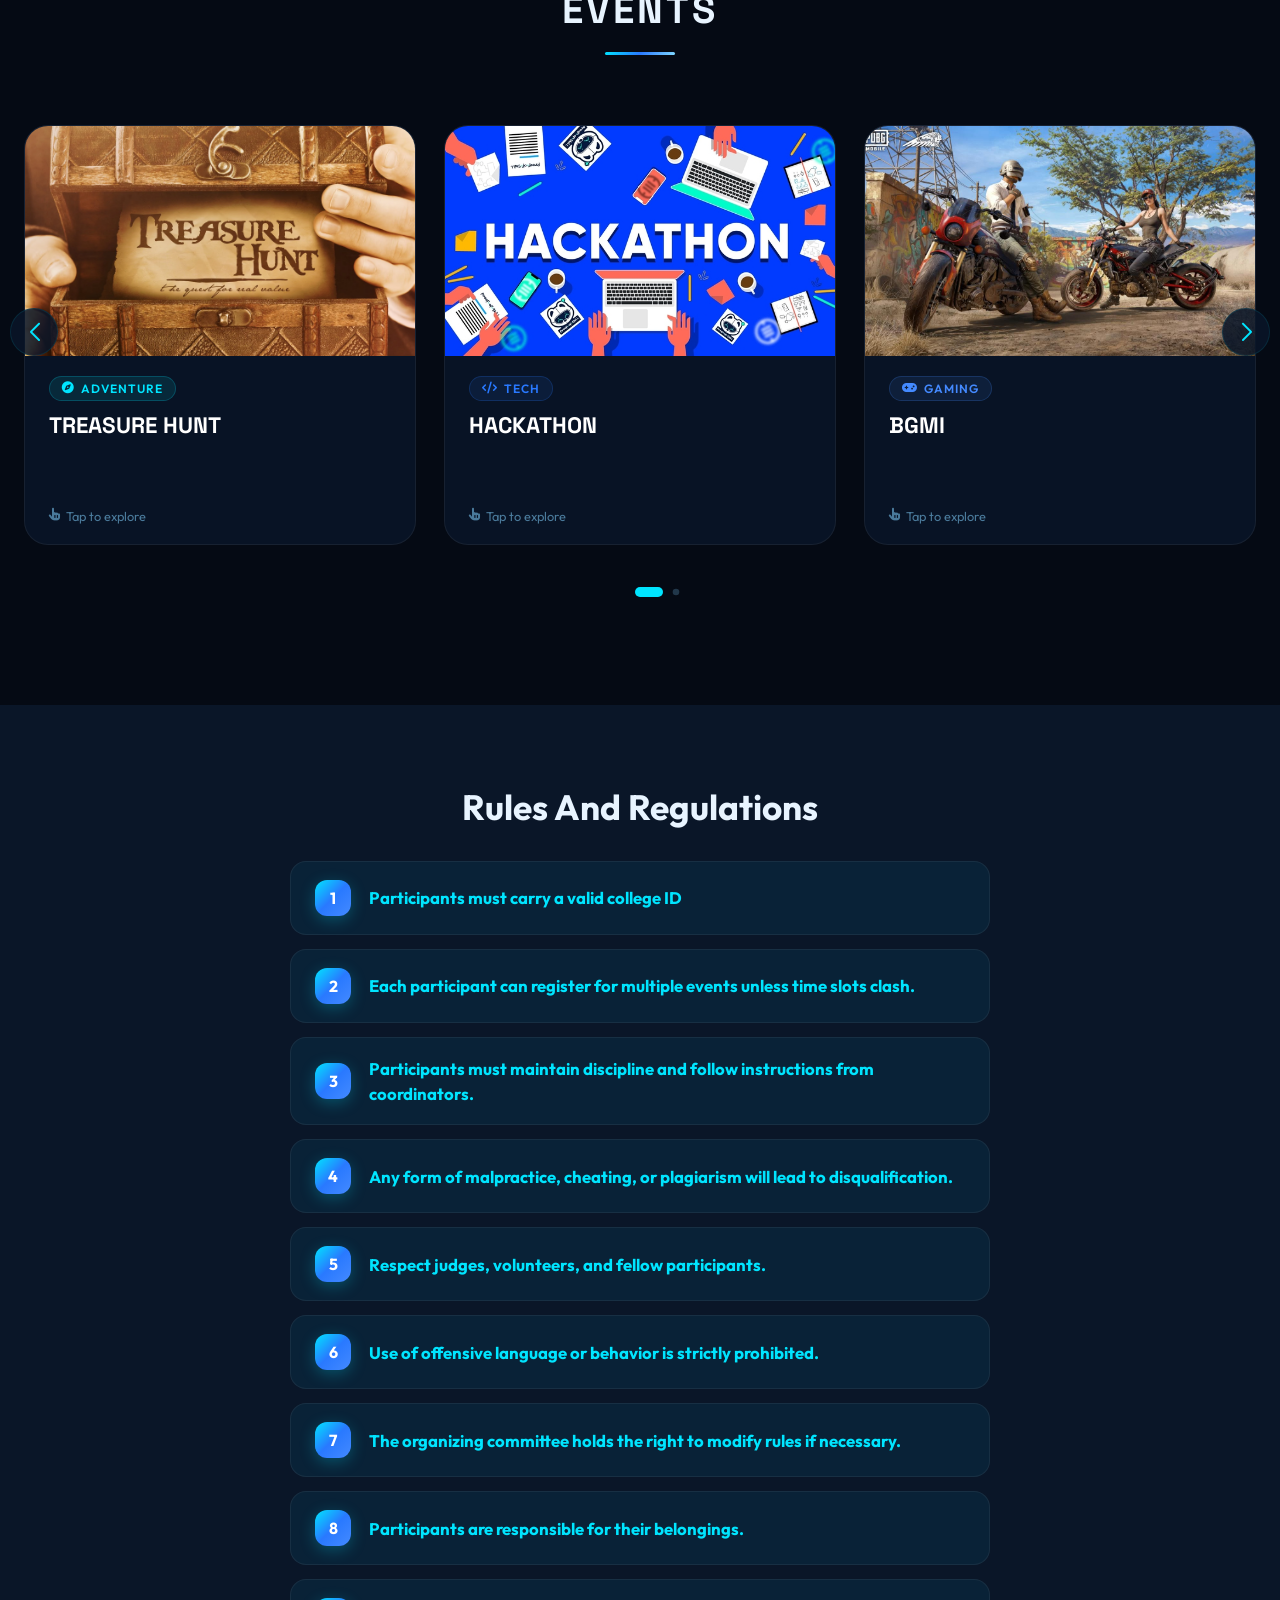
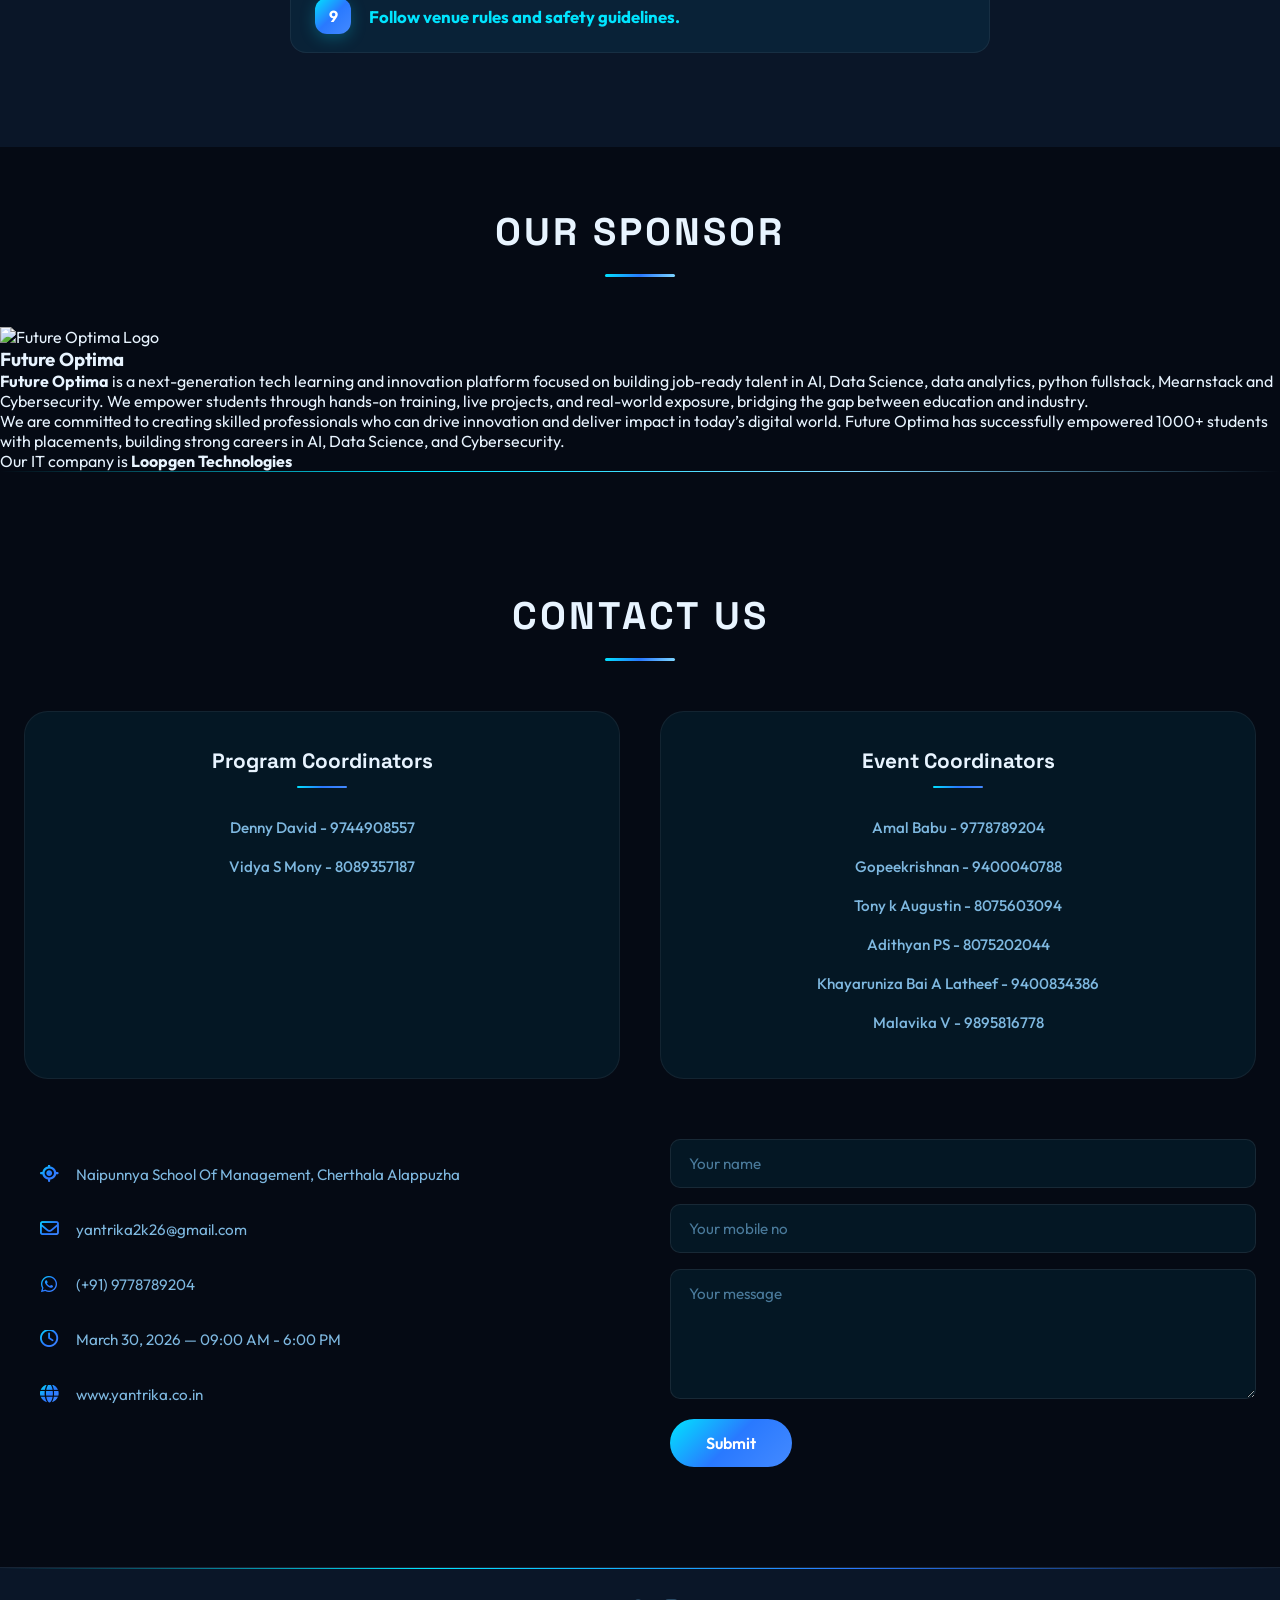
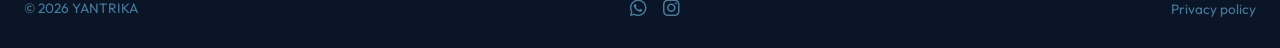
==== commit f0582489: "index.html" ====
--- a/Yantrika website/index.html
+++ b/Yantrika website/index.html
@@ -273,6 +273,36 @@
         </ul>
       </div>
     </section>
+
+
+
+          <!-- Sponsor Section -->
+      <section class="sponsor-section" id="sponsor">
+        <h2 class="section-title reveal">Our Sponsor</h2>
+        <div class="sponsor-carousel-wrapper reveal">
+          <div class="swiper sponsor-swiper">
+            <div class="swiper-wrapper">
+              <!-- Sponsor Card 1 -->
+              <div class="swiper-slide">
+                <div class="sponsor-card">
+                  <div class="sponsor-logo-box">
+                    <img src="./yantrika-images/future_optima.jpg" alt="Future Optima Logo" class="sponsor-logo" draggable="false">
+                  </div>
+                  <div class="sponsor-details">
+                    <h3 class="sponsor-name">Future Optima</h3>
+                    <p class="sponsor-desc"><strong>Future Optima</strong> is a next-generation tech learning and innovation platform focused on building job-ready talent in AI, Data Science, data analytics, python fullstack, Mearnstack and Cybersecurity. We empower students through hands-on training, live projects, and real-world exposure, bridging the gap between education and industry.</p>
+                    <p class="sponsor-desc">We are committed to creating skilled professionals who can drive innovation and deliver impact in today’s digital world. Future Optima has successfully empowered 1000+ students with placements, building strong careers in AI, Data Science, and Cybersecurity.</p>
+                    <div class="sponsor-company">Our IT company is <strong>Loopgen Technologies</strong></div>
+                  </div>
+                </div>
+              </div>
+            </div>
+            <!-- Pagination -->
+            <div class="swiper-pagination"></div>
+          </div>
+        </div>
+      </section>
+
 
 
 
@@ -642,6 +672,24 @@
       el.addEventListener('touchstart', function() { this.style.opacity = '0.85'; }, { passive: true });
       el.addEventListener('touchend', function() { this.style.opacity = ''; }, { passive: true });
     });
+
+          // ============ SPONSOR SWIPER CAROUSEL ============
+      const sponsorSwiper = new Swiper(".sponsor-swiper", {
+        loop: false,
+        grabCursor: true,
+        spaceBetween: 24,
+        pagination: {
+          el: ".sponsor-carousel-wrapper .swiper-pagination",
+          clickable: true,
+          dynamicBullets: true
+        },
+        breakpoints: {
+          0: { slidesPerView: 1, spaceBetween: 16 },
+          768: { slidesPerView: 1, spaceBetween: 24 },
+          1024: { slidesPerView: 1, spaceBetween: 28 }
+        }
+      });
+
   </script>
 </body>
 </html>
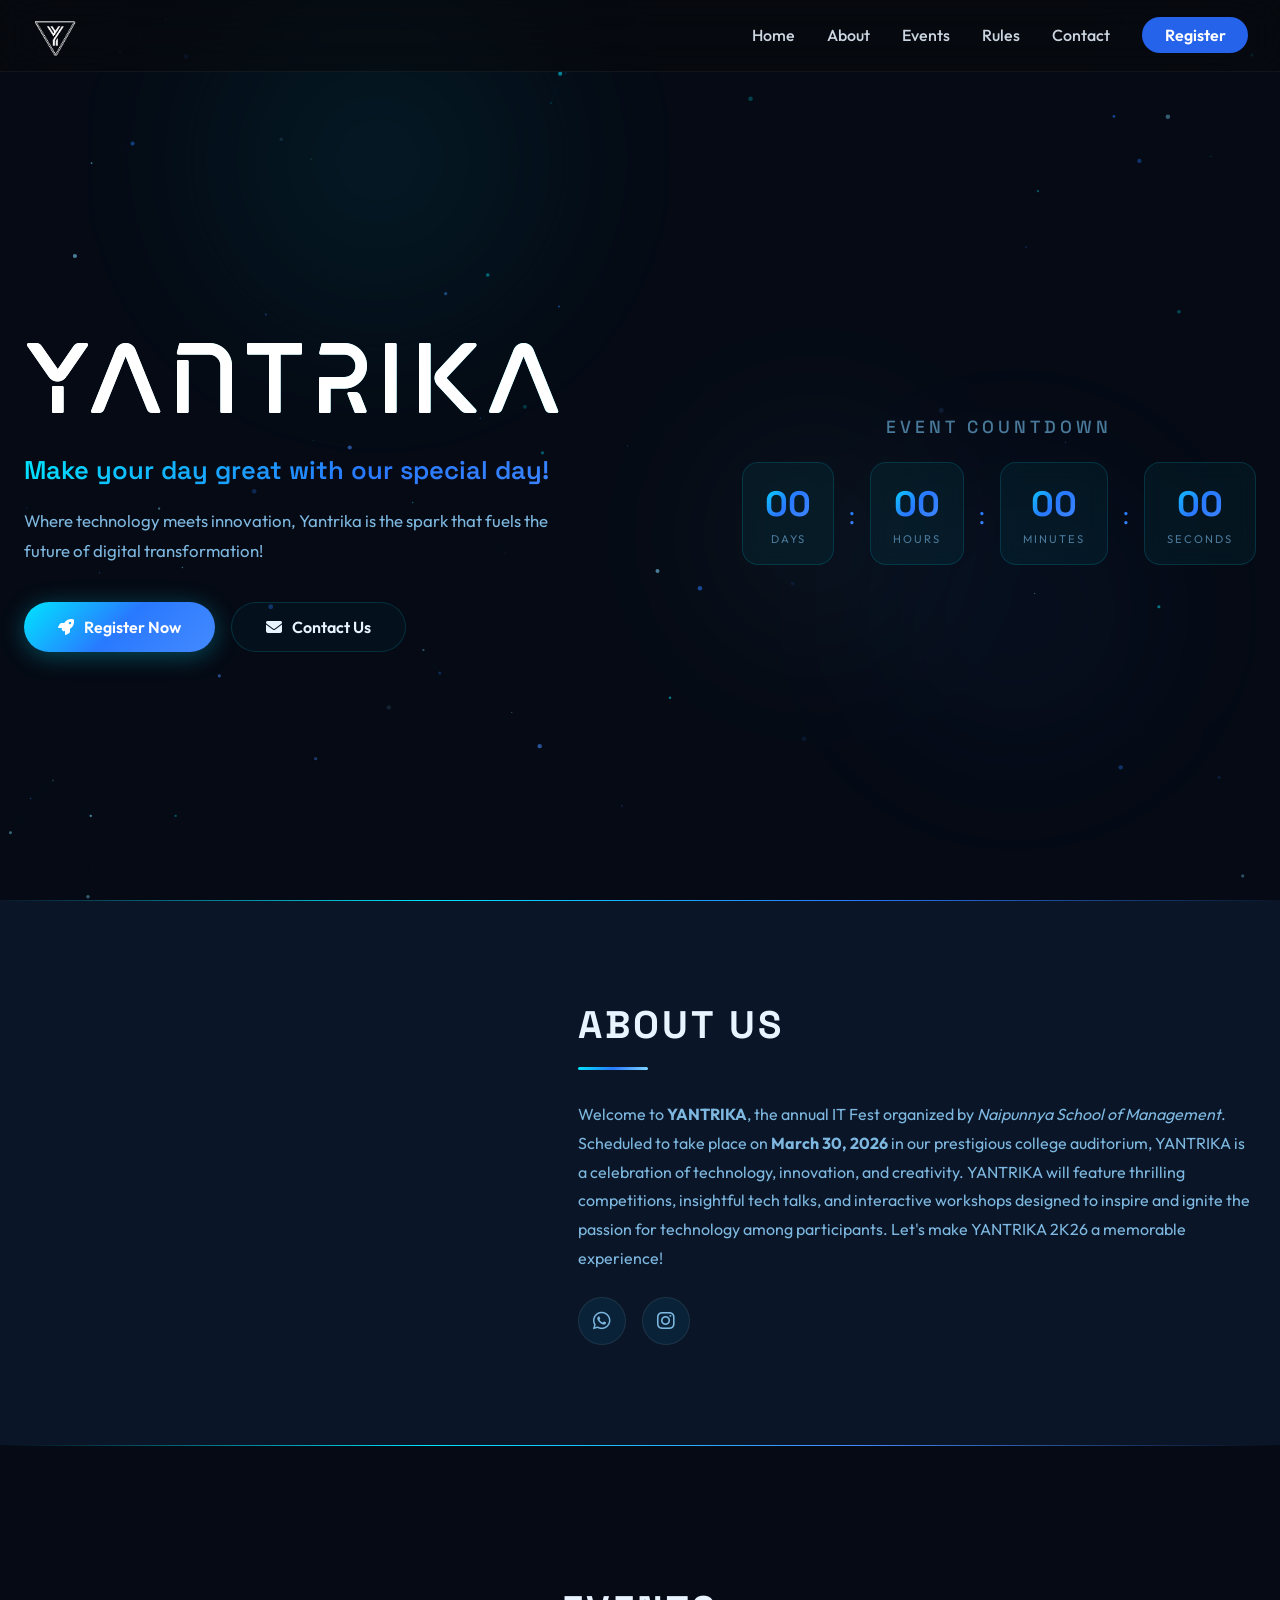
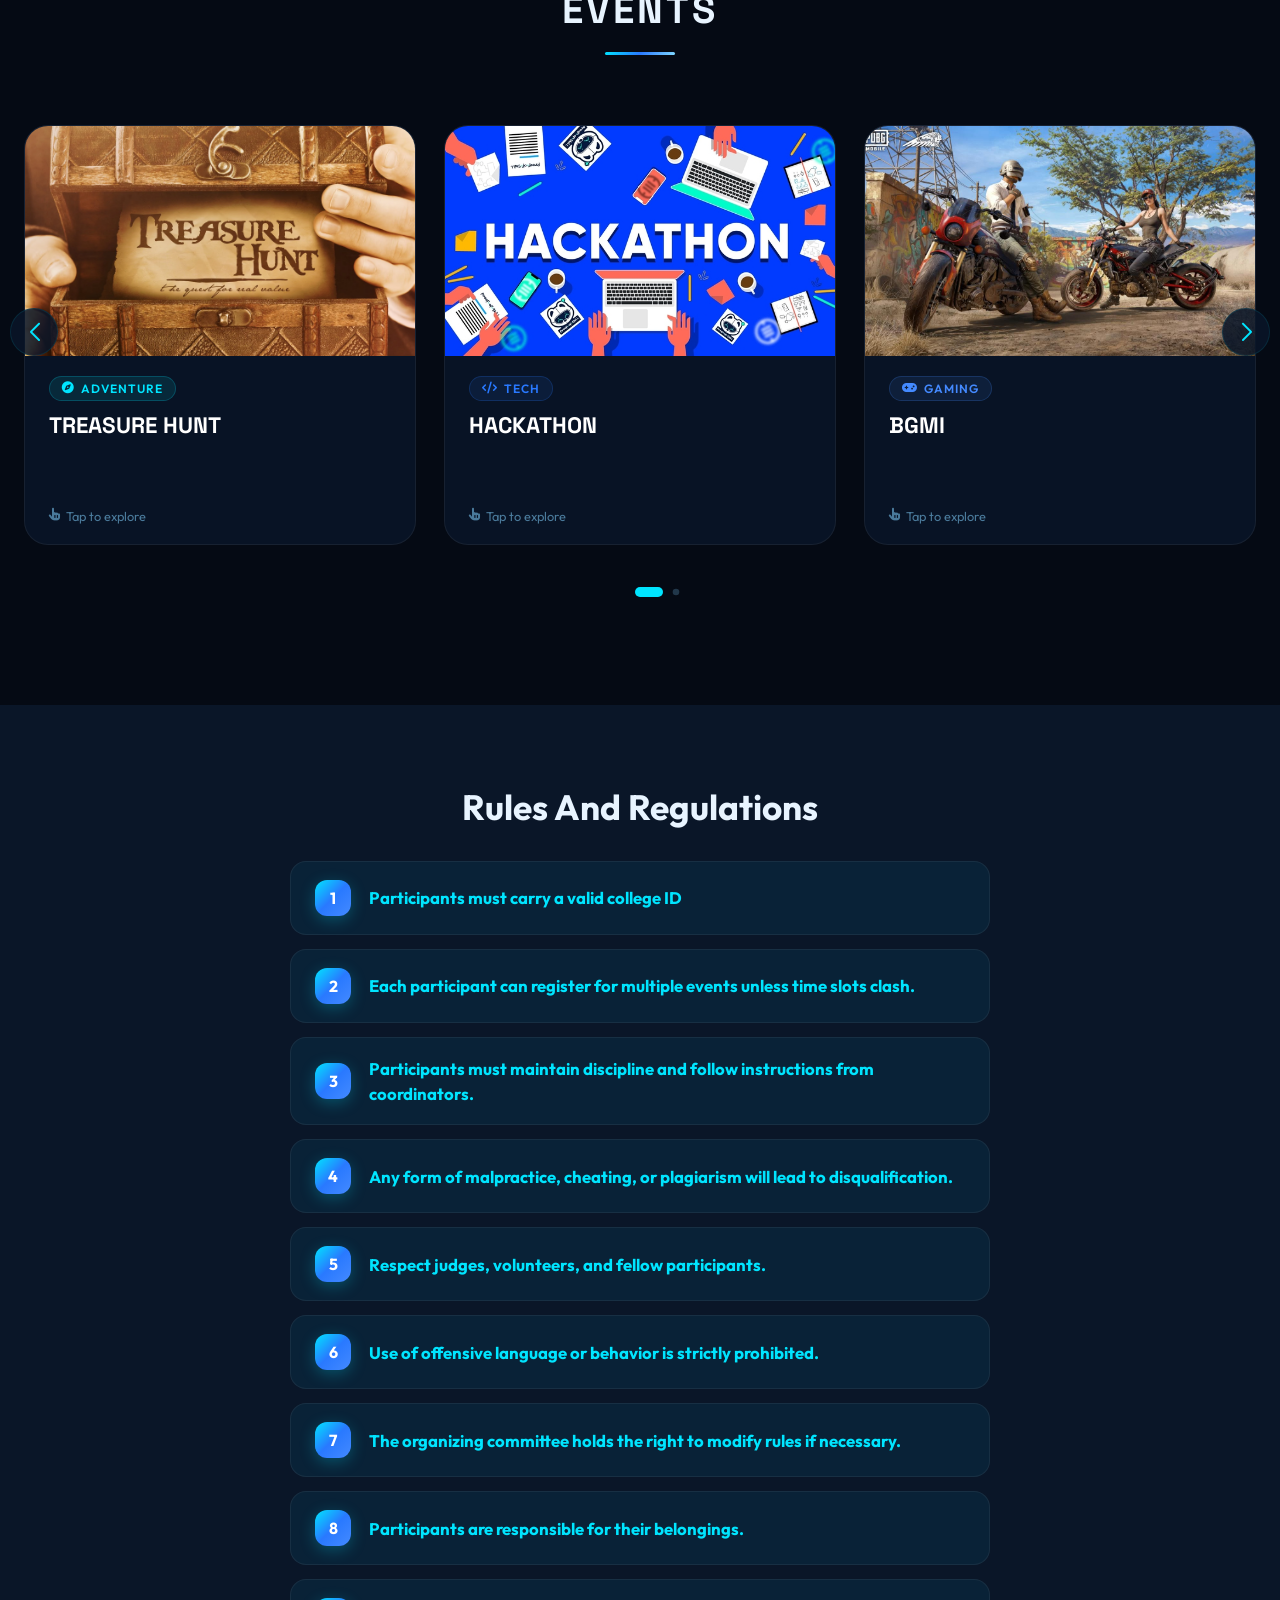
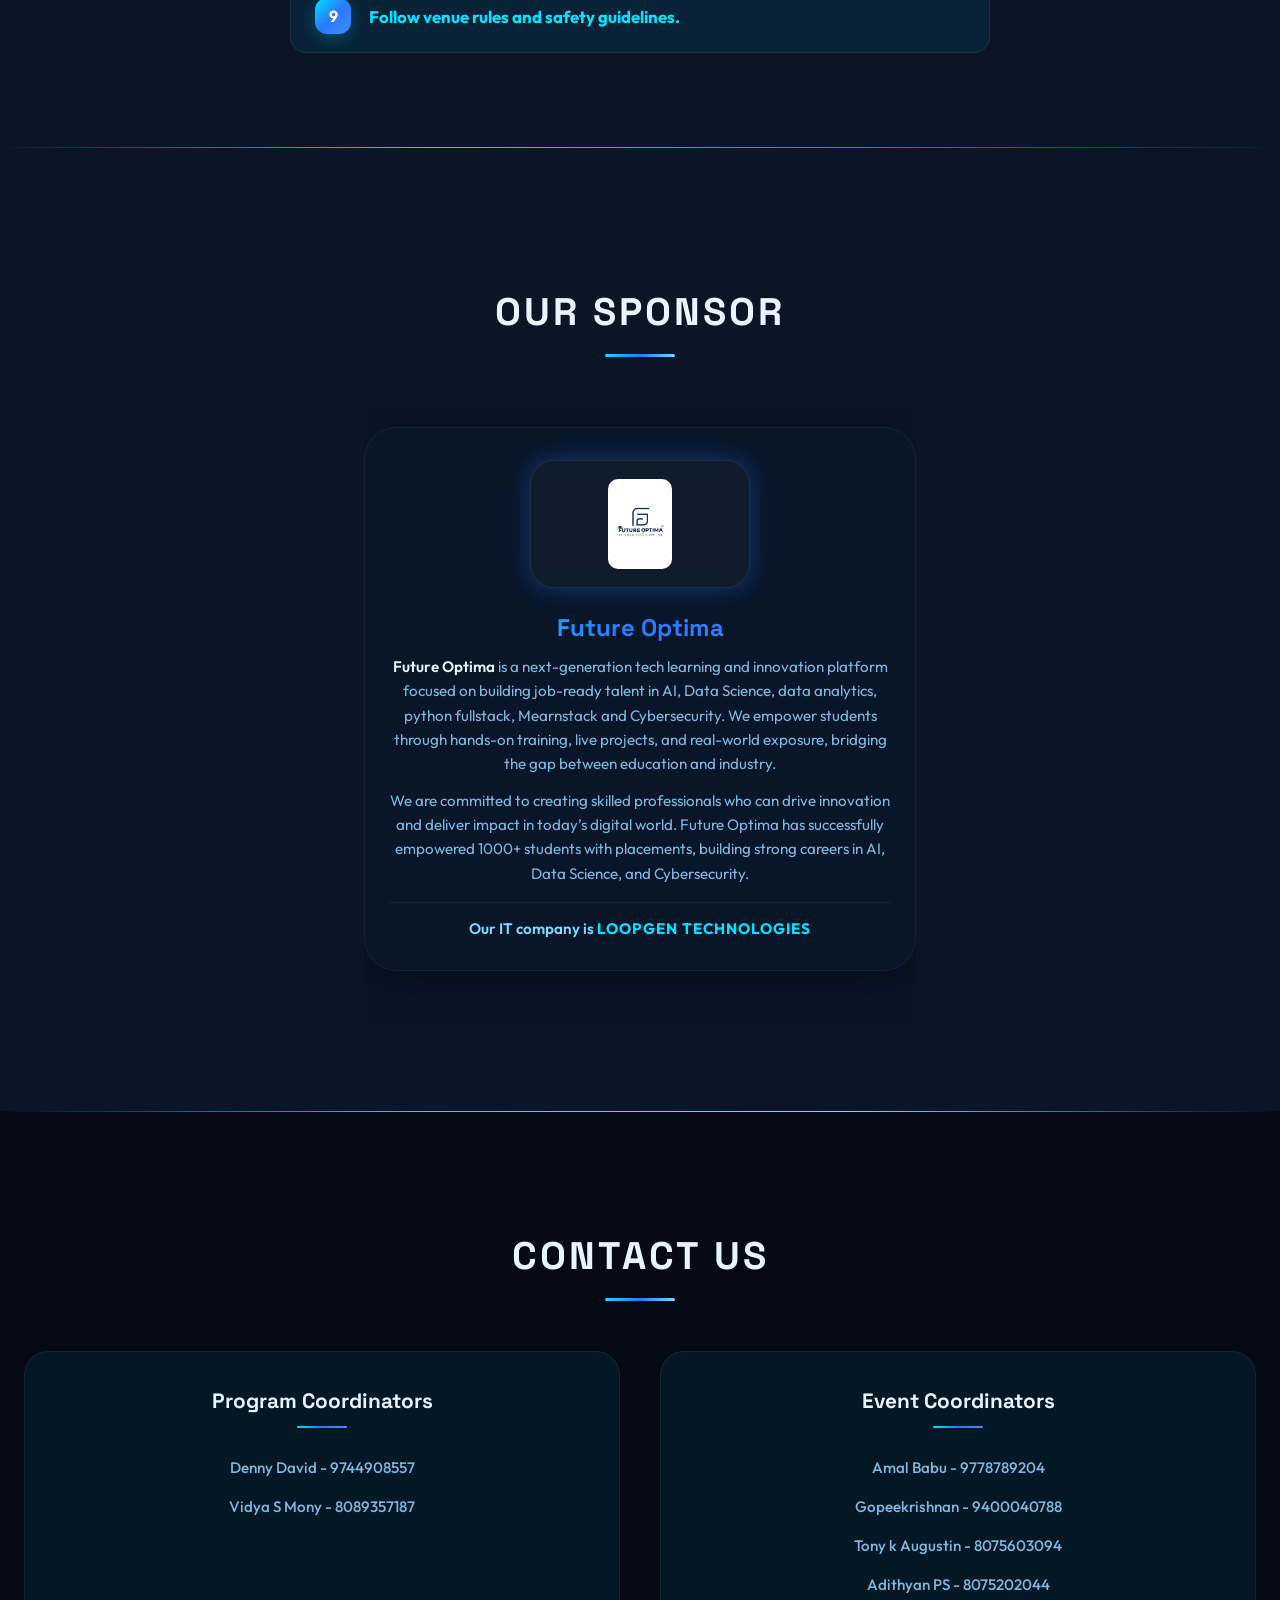
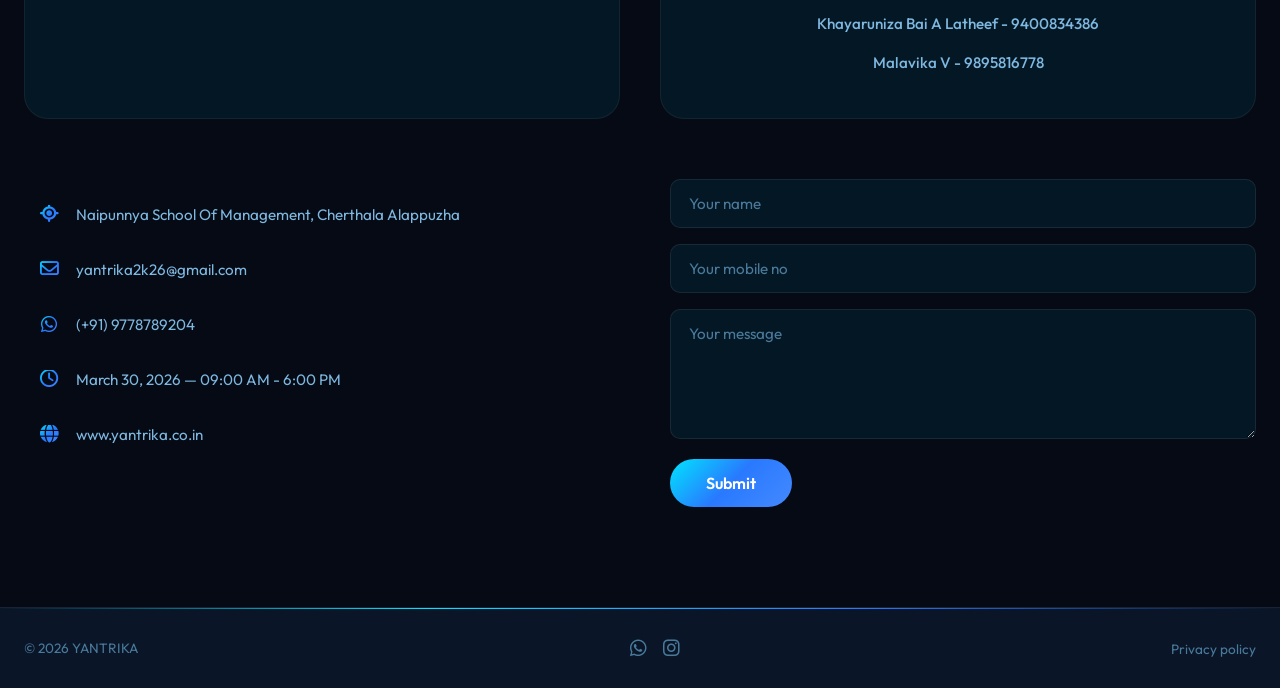
==== commit 1040de8e: "index.html" ====
--- a/Yantrika website/index.html
+++ b/Yantrika website/index.html
@@ -286,7 +286,7 @@
               <div class="swiper-slide">
                 <div class="sponsor-card">
                   <div class="sponsor-logo-box">
-                    <img src="./yantrika-images/future_optima.jpg" alt="Future Optima Logo" class="sponsor-logo" draggable="false">
+                    <img src="./yantrika-images/1000347723.jpg" alt="Future Optima Logo" class="sponsor-logo" draggable="false">
                   </div>
                   <div class="sponsor-details">
                     <h3 class="sponsor-name">Future Optima</h3>
--- a/Yantrika website/styles.css
+++ b/Yantrika website/styles.css
@@ -1530,3 +1530,142 @@
     margin-bottom: 16px;
   }
 }
+
+
+
+/* === SPONSOR SECTION === */
+.sponsor-section {
+  padding: 80px 0;
+  background: var(--bg-secondary);
+  position: relative;
+}
+
+.sponsor-section::before {
+  content: "";
+  position: absolute;
+  top: 0;
+  left: 0;
+  right: 0;
+  height: 1px;
+  background: linear-gradient(90deg, transparent, var(--accent-neon), var(--accent-blue), transparent);
+}
+
+.sponsor-carousel-wrapper {
+  max-width: 600px;
+  margin: 0 auto;
+  padding: 0 24px;
+  position: relative;
+}
+
+.sponsor-swiper {
+  padding: 20px 0 60px;
+}
+
+.sponsor-card {
+  background: var(--bg-card);
+  border-radius: var(--radius-xl);
+  border: 1px solid rgba(255, 255, 255, 0.05);
+  box-shadow: 0 10px 40px rgba(0, 0, 0, 0.5);
+  display: flex;
+  flex-direction: column;
+  align-items: center;
+  text-align: center;
+  gap: 24px;
+  padding: 32px 24px;
+  position: relative;
+  overflow: hidden;
+  transition: transform 0.4s cubic-bezier(0.175, 0.885, 0.32, 1.275), box-shadow 0.4s ease;
+  height: auto;
+}
+
+.sponsor-card:hover {
+  transform: translateY(-5px);
+  box-shadow: 0 15px 50px rgba(0, 229, 255, 0.2);
+  border-color: rgba(0, 229, 255, 0.2);
+}
+
+.sponsor-card::before {
+  content: "";
+  position: absolute;
+  top: -50px;
+  left: -50px;
+  width: 150px;
+  height: 150px;
+  background: var(--accent-neon);
+  filter: blur(80px);
+  opacity: 0;
+  border-radius: 50%;
+  transition: opacity 0.4s ease;
+}
+
+.sponsor-card:hover::before {
+  opacity: 0.15;
+}
+
+.sponsor-logo-box {
+  background: rgba(255, 255, 255, 0.03);
+  padding: 18px 24px;
+  border-radius: var(--radius-lg);
+  border: 1px solid rgba(255, 255, 255, 0.08);
+  box-shadow: var(--glow-blue);
+  backdrop-filter: blur(10px);
+  max-width: 220px;
+  width: 100%;
+  display: flex;
+  justify-content: center;
+  align-items: center;
+}
+
+.sponsor-logo {
+  border-radius: var(--radius-sm);
+  max-height: 90px;
+  object-fit: contain;
+  transition: transform 0.4s ease;
+}
+
+.sponsor-card:hover .sponsor-logo {
+  transform: scale(1.08);
+}
+
+.sponsor-details {
+  z-index: 1;
+}
+
+.sponsor-name {
+  font-family: "Space Grotesk", sans-serif;
+  font-size: 1.5rem;
+  font-weight: 700;
+  margin-bottom: 12px;
+  background: var(--gradient-warm);
+  -webkit-background-clip: text;
+  -webkit-text-fill-color: transparent;
+  background-clip: text;
+}
+
+.sponsor-desc {
+  color: var(--text-secondary);
+  font-size: 0.95rem;
+  line-height: 1.6;
+  margin-bottom: 12px;
+}
+
+.sponsor-desc strong {
+  color: var(--text-primary);
+  font-weight: 600;
+}
+
+.sponsor-company {
+  color: var(--accent-ice);
+  font-size: 0.95rem;
+  font-weight: 600;
+  margin-top: 16px;
+  padding-top: 16px;
+  border-top: 1px solid rgba(255, 255, 255, 0.06);
+}
+
+.sponsor-company strong {
+  color: var(--accent-neon);
+  text-transform: uppercase;
+  letter-spacing: 1px;
+}
+
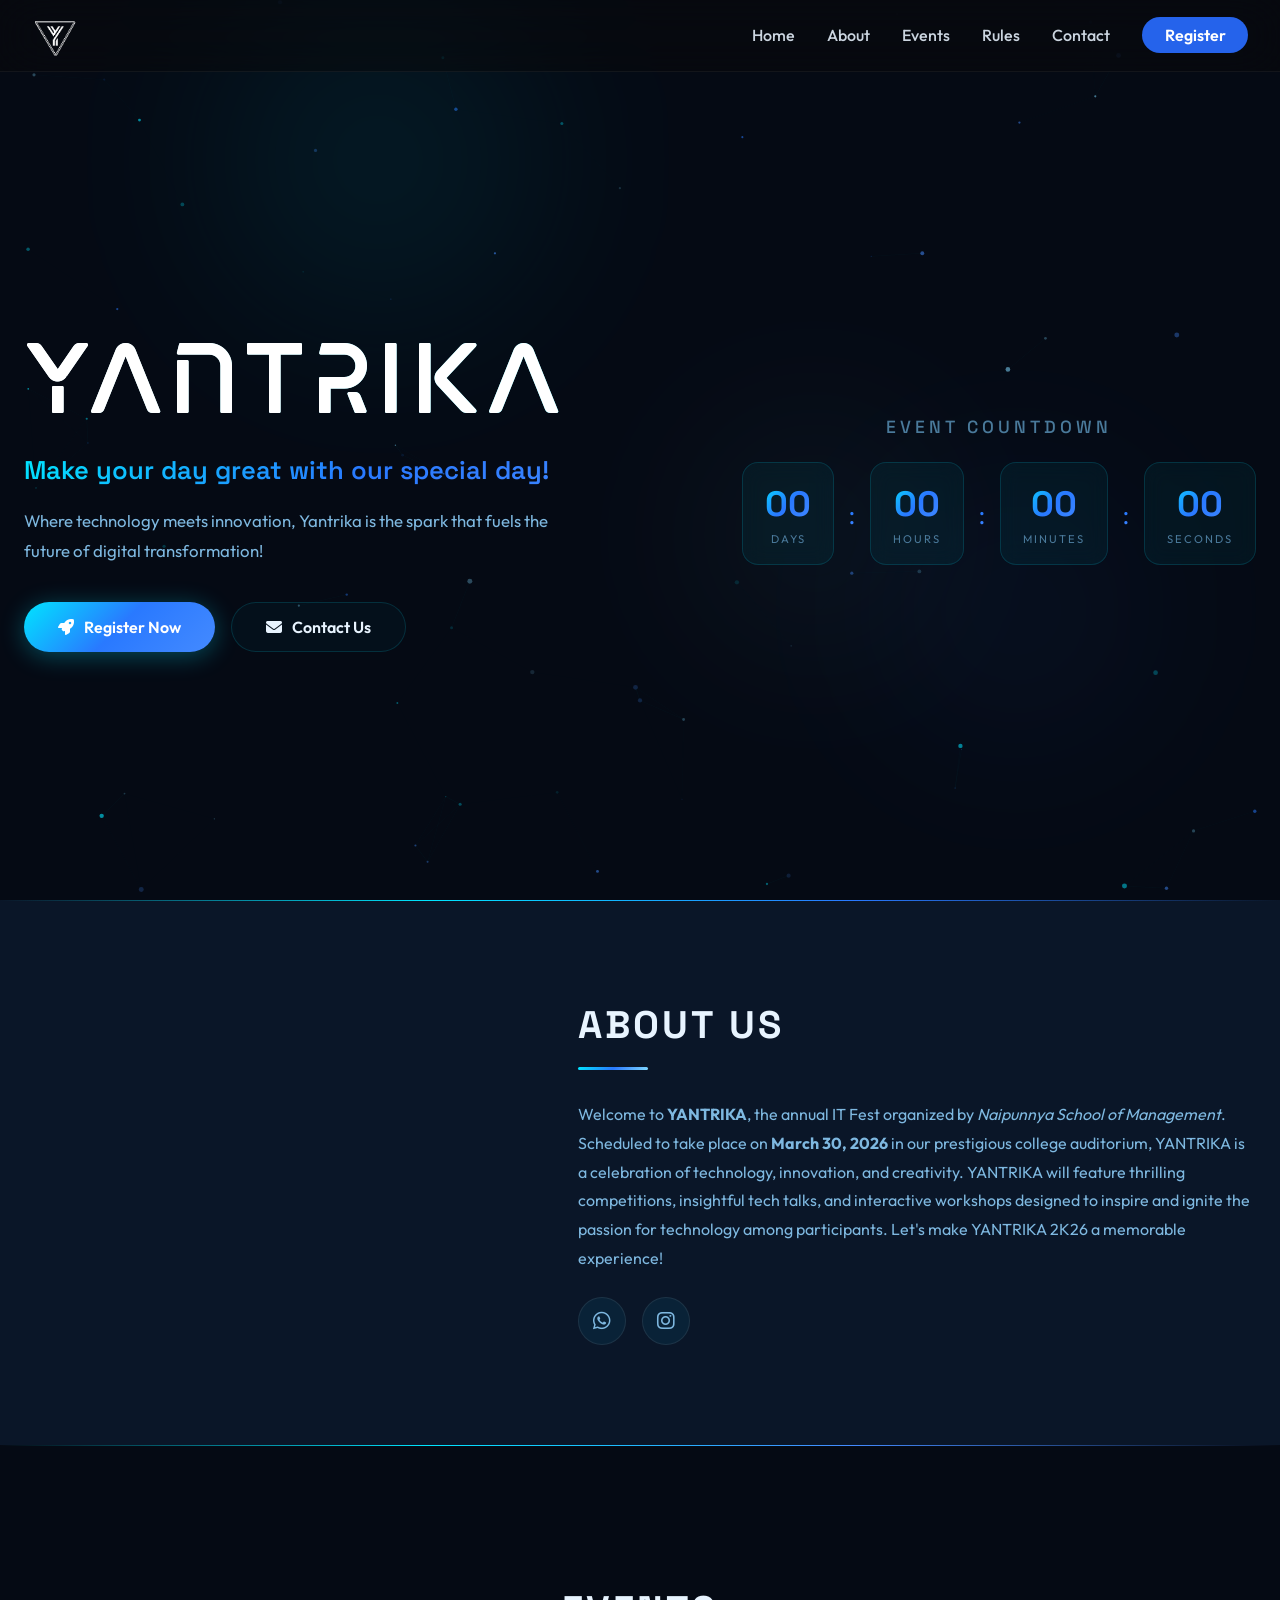
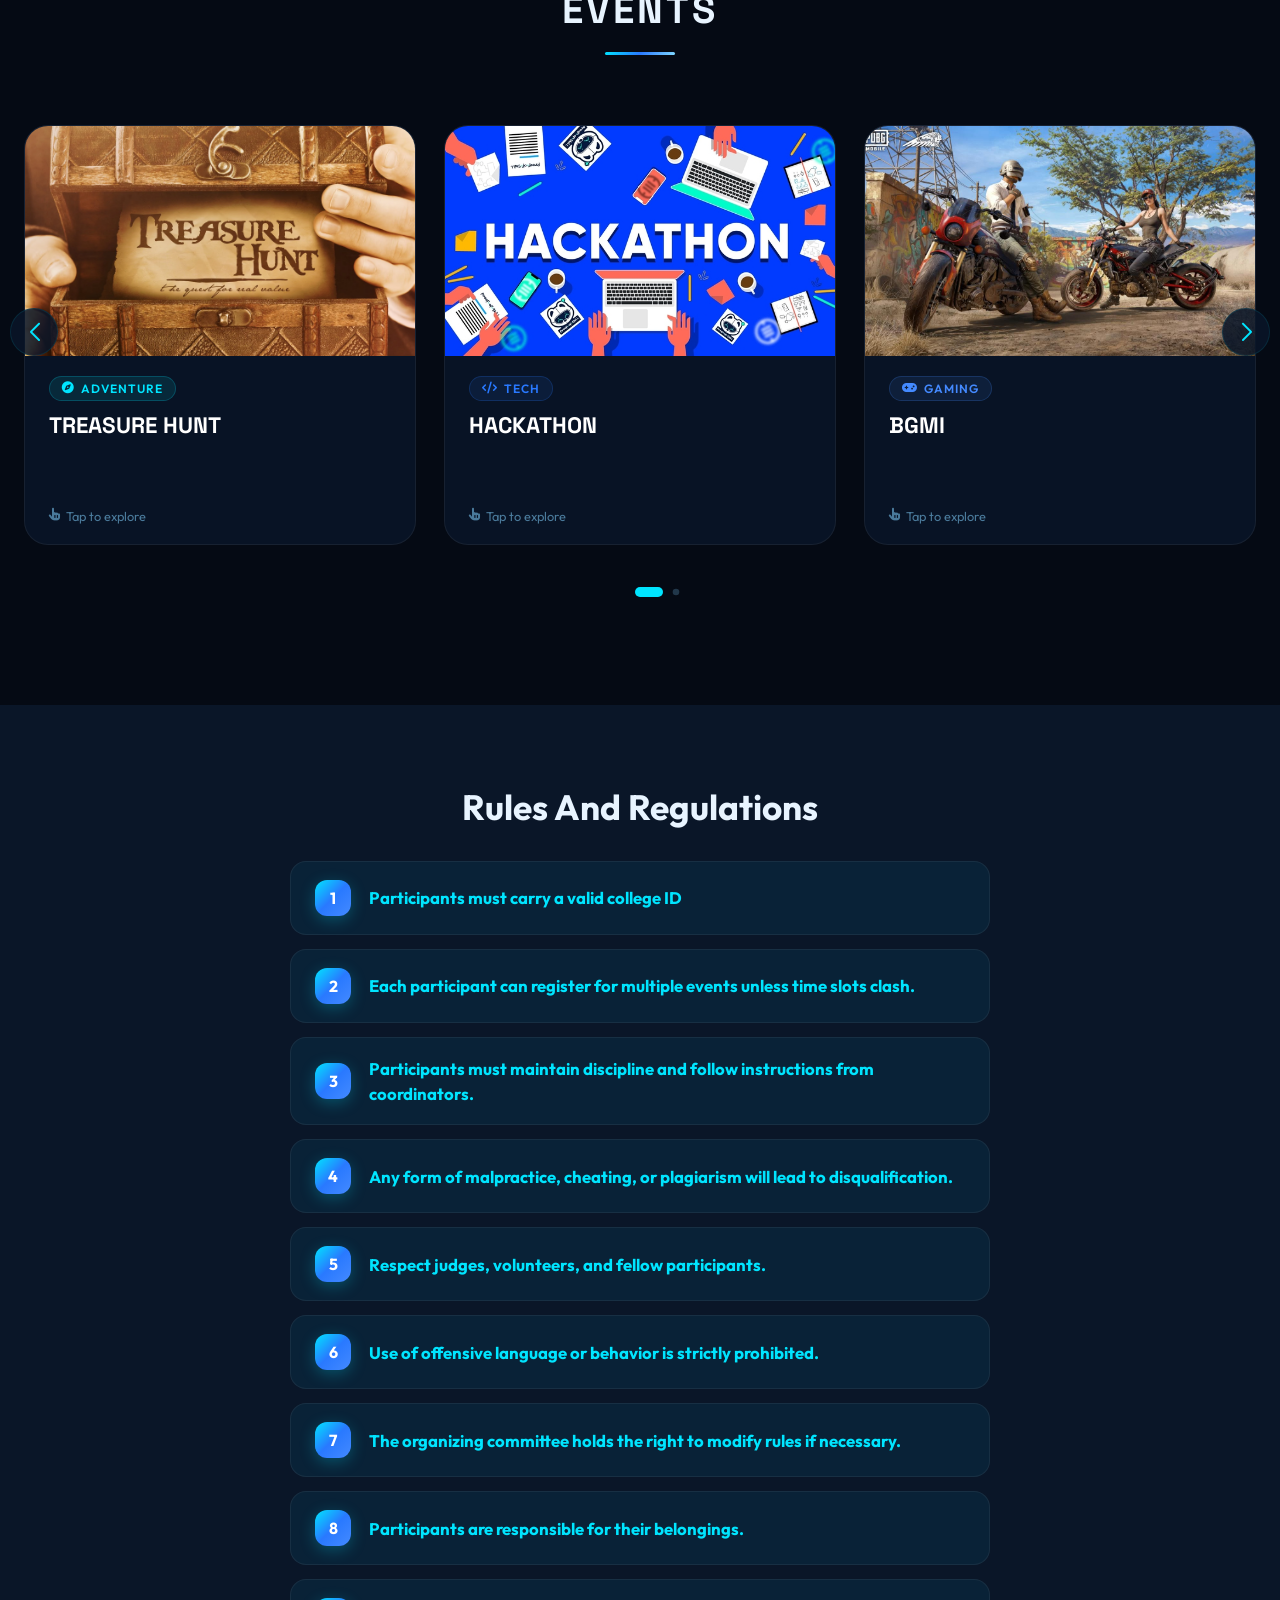
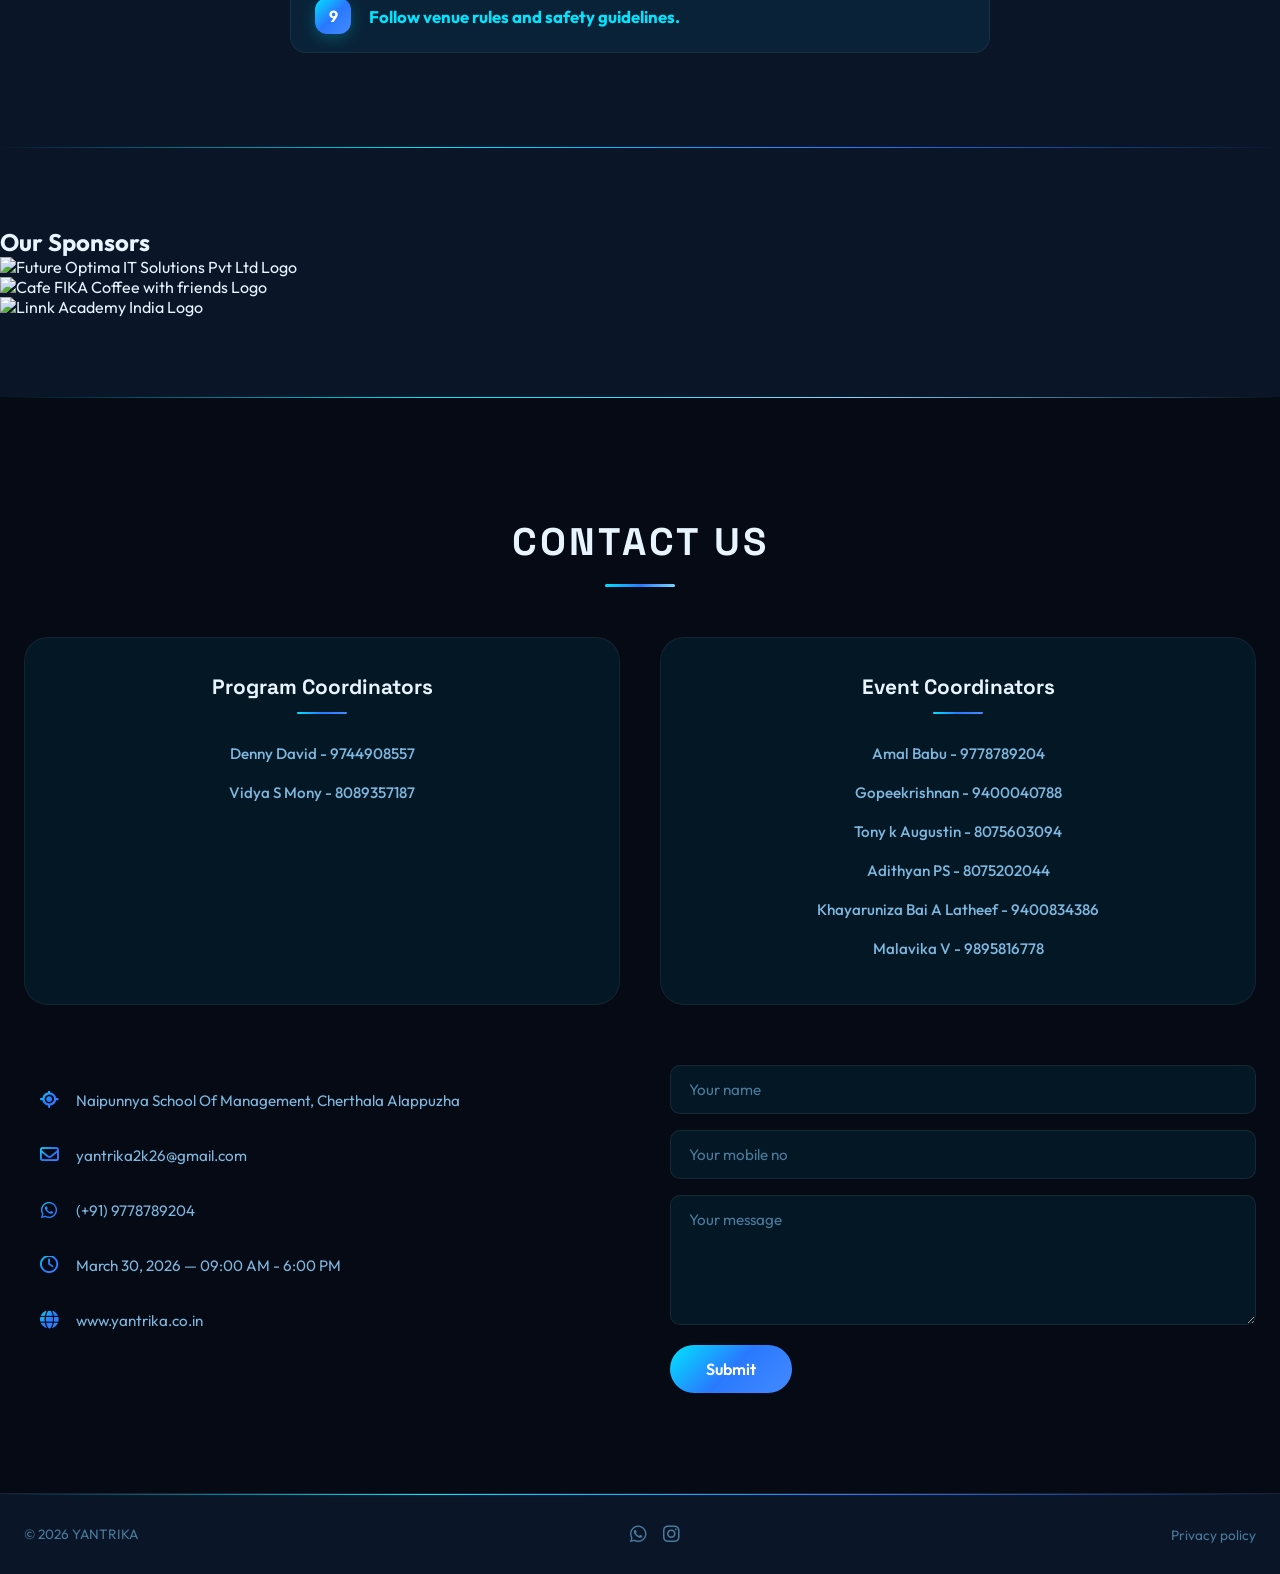
==== commit 41288a8a: "index.html" ====
--- a/Yantrika website/index.html
+++ b/Yantrika website/index.html
@@ -277,12 +277,12 @@
 
 
           <!-- Sponsor Section -->
-      <section class="sponsor-section" id="sponsor">
+      <!--<section class="sponsor-section" id="sponsor">
         <h2 class="section-title reveal">Our Sponsor</h2>
         <div class="sponsor-carousel-wrapper reveal">
           <div class="swiper sponsor-swiper">
             <div class="swiper-wrapper">
-              <!-- Sponsor Card 1 -->
+          
               <div class="swiper-slide">
                 <div class="sponsor-card">
                   <div class="sponsor-logo-box">
@@ -297,11 +297,29 @@
                 </div>
               </div>
             </div>
-            <!-- Pagination -->
+            
             <div class="swiper-pagination"></div>
           </div>
         </div>
-      </section>
+      </section> -->
+
+    <section class="sponsor-section">
+  <h2>Our Sponsors</h2>
+  <div class="sponsor-gallery">
+    <div class="sponsor-item">
+      <img src="IMG-20260327-WA0034.jpg" alt="Future Optima IT Solutions Pvt Ltd Logo">
+    </div>
+    
+    <div class="sponsor-item">
+      <img src="IMG-20260327-WA0032.jpg" alt="Cafe FIKA Coffee with friends Logo">
+    </div>
+    
+    <div class="sponsor-item">
+      <img src="IMG-20260327-WA0031.jpg" alt="Linnk Academy India Logo">
+    </div>
+  </div>
+    </section>
+    
 
 
 
--- a/Yantrika website/styles.css
+++ b/Yantrika website/styles.css
@@ -1619,7 +1619,7 @@
 .sponsor-logo {
   border-radius: var(--radius-sm);
   max-height: 90px;
-  object-fit: contain;
+  object-fit: cover;
   transition: transform 0.4s ease;
 }
 
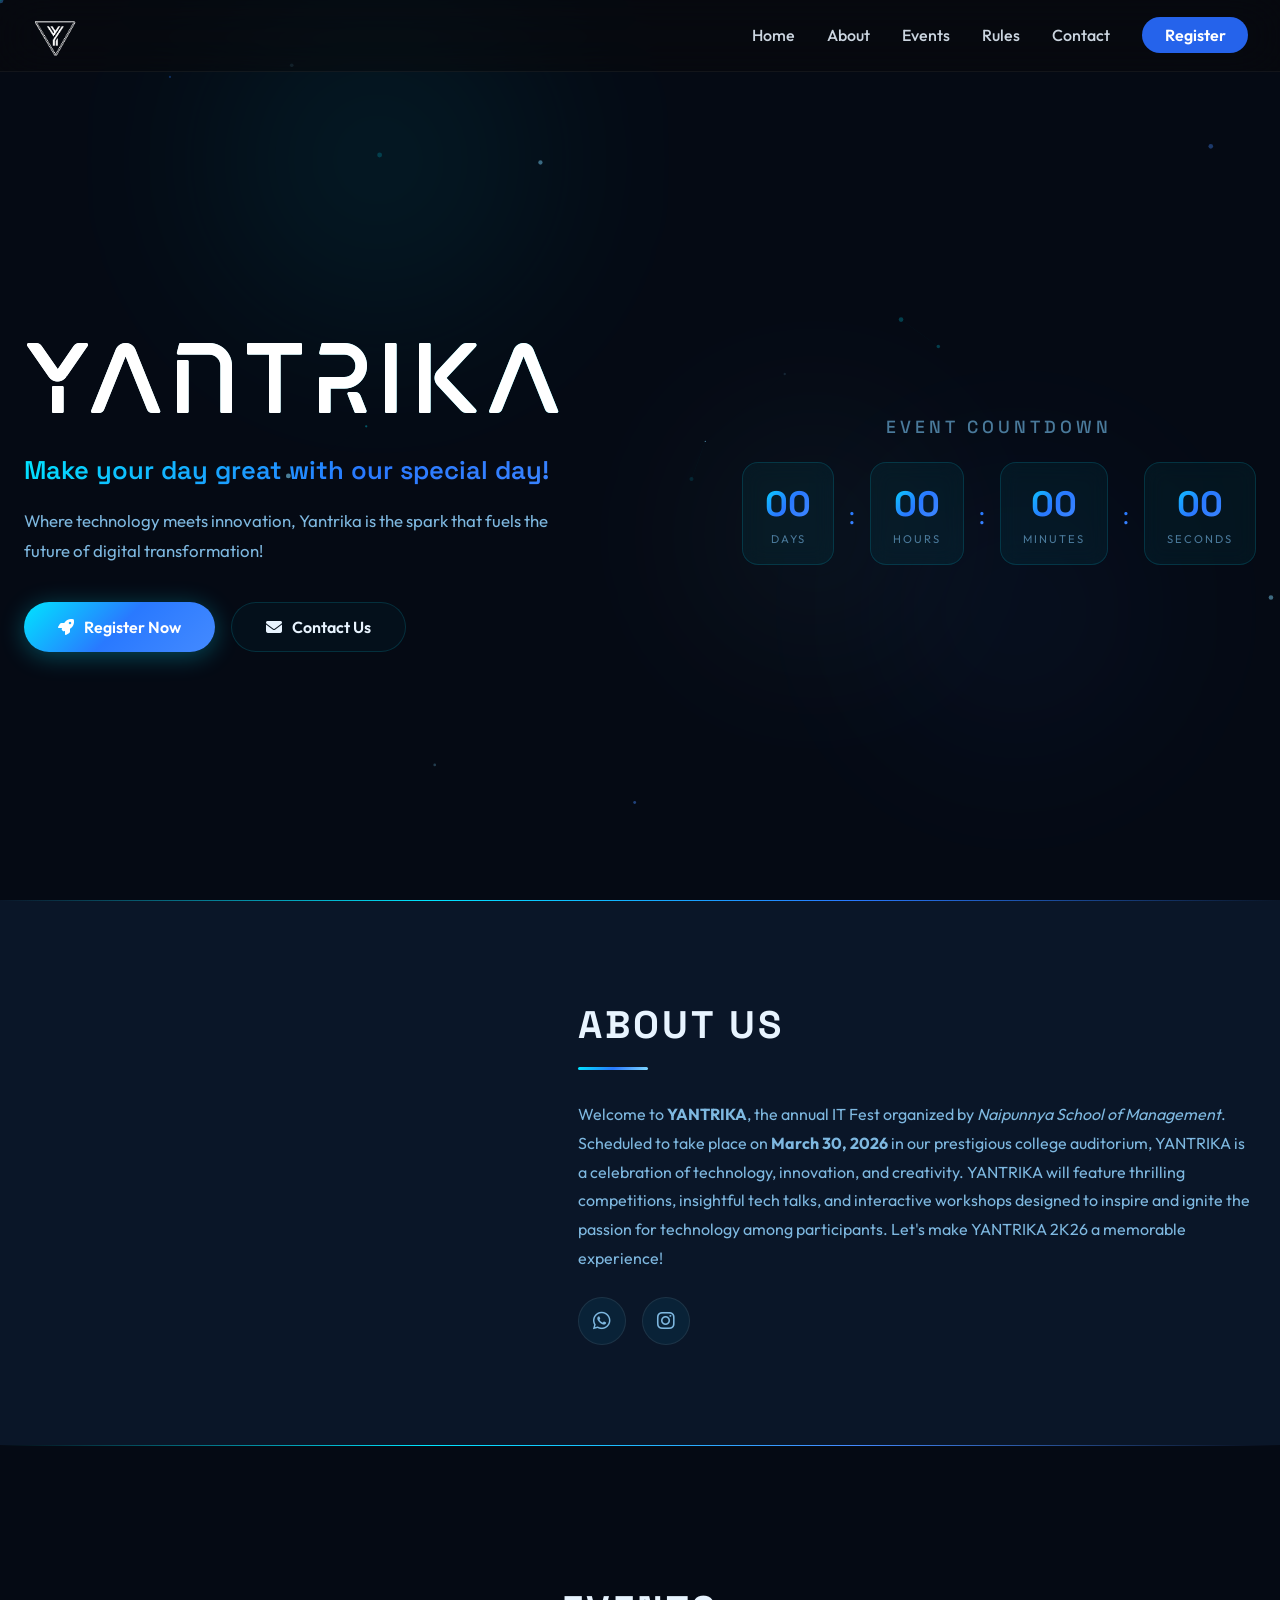
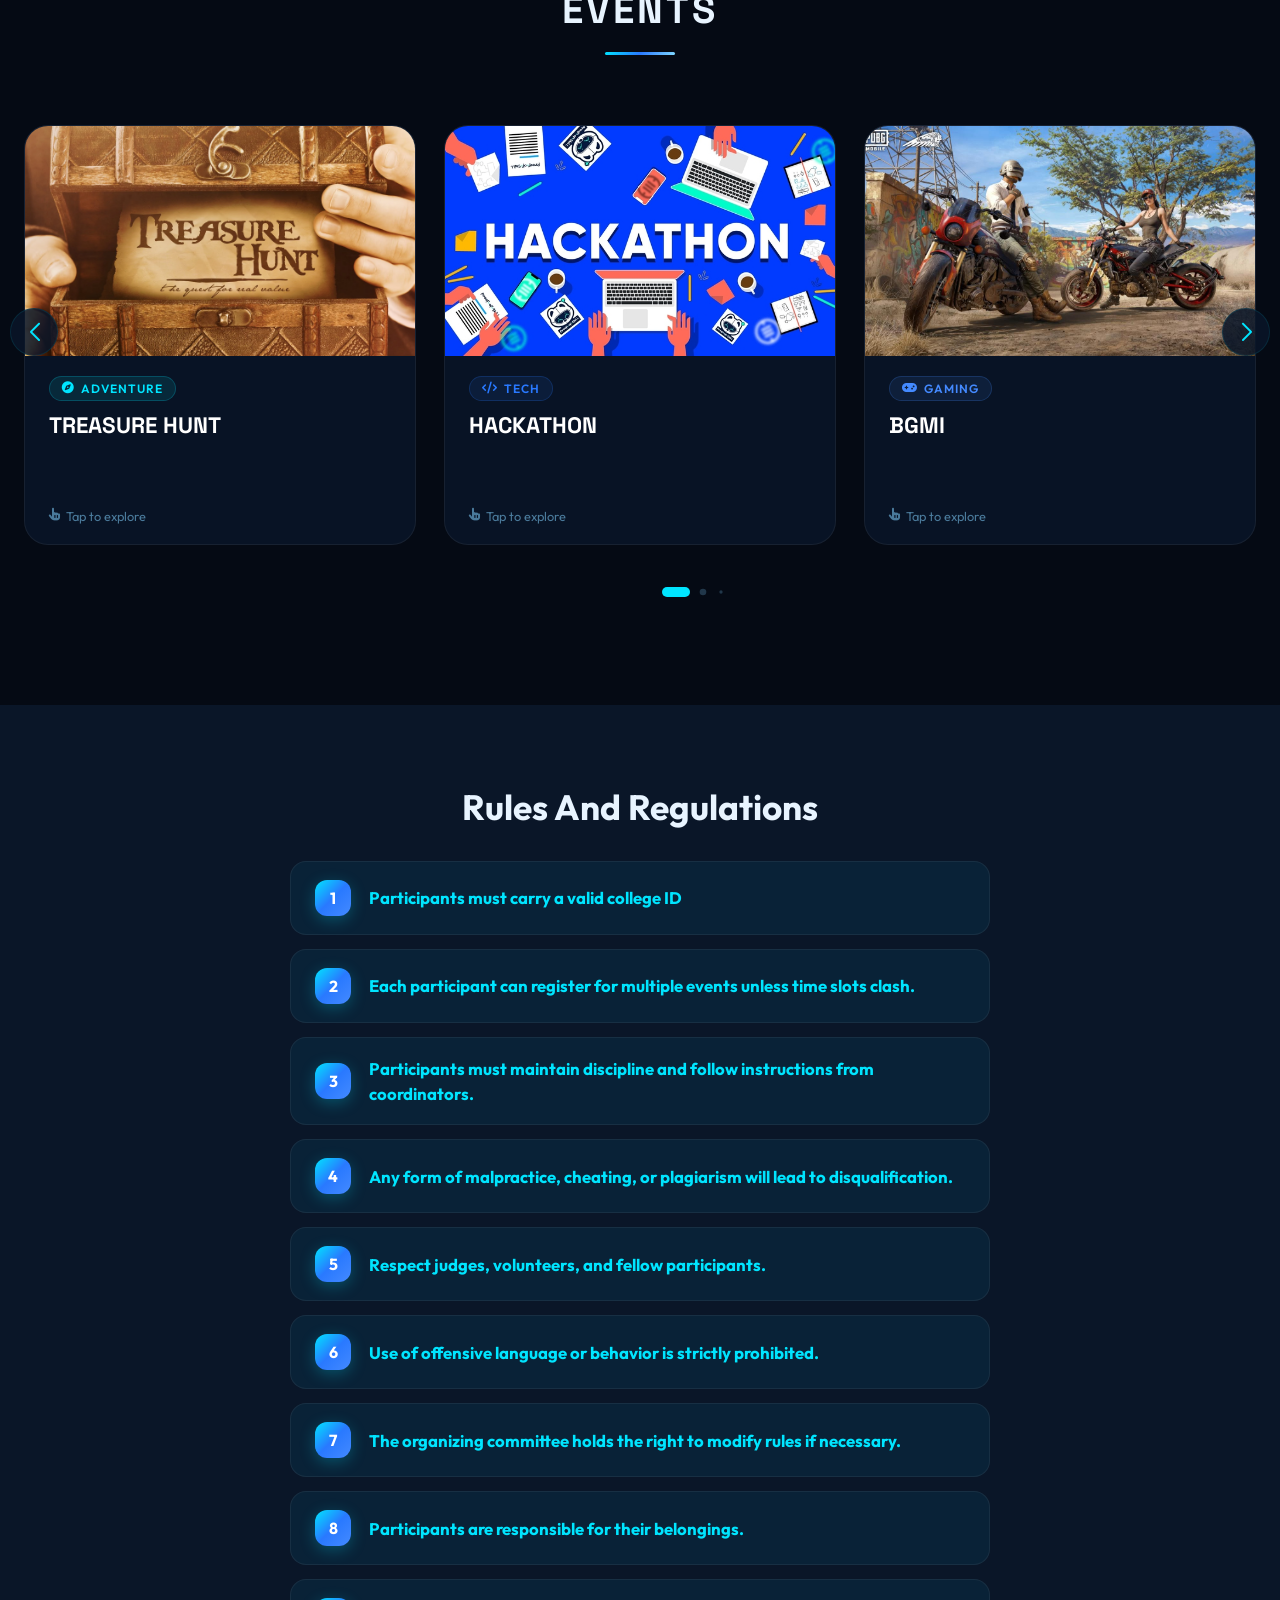
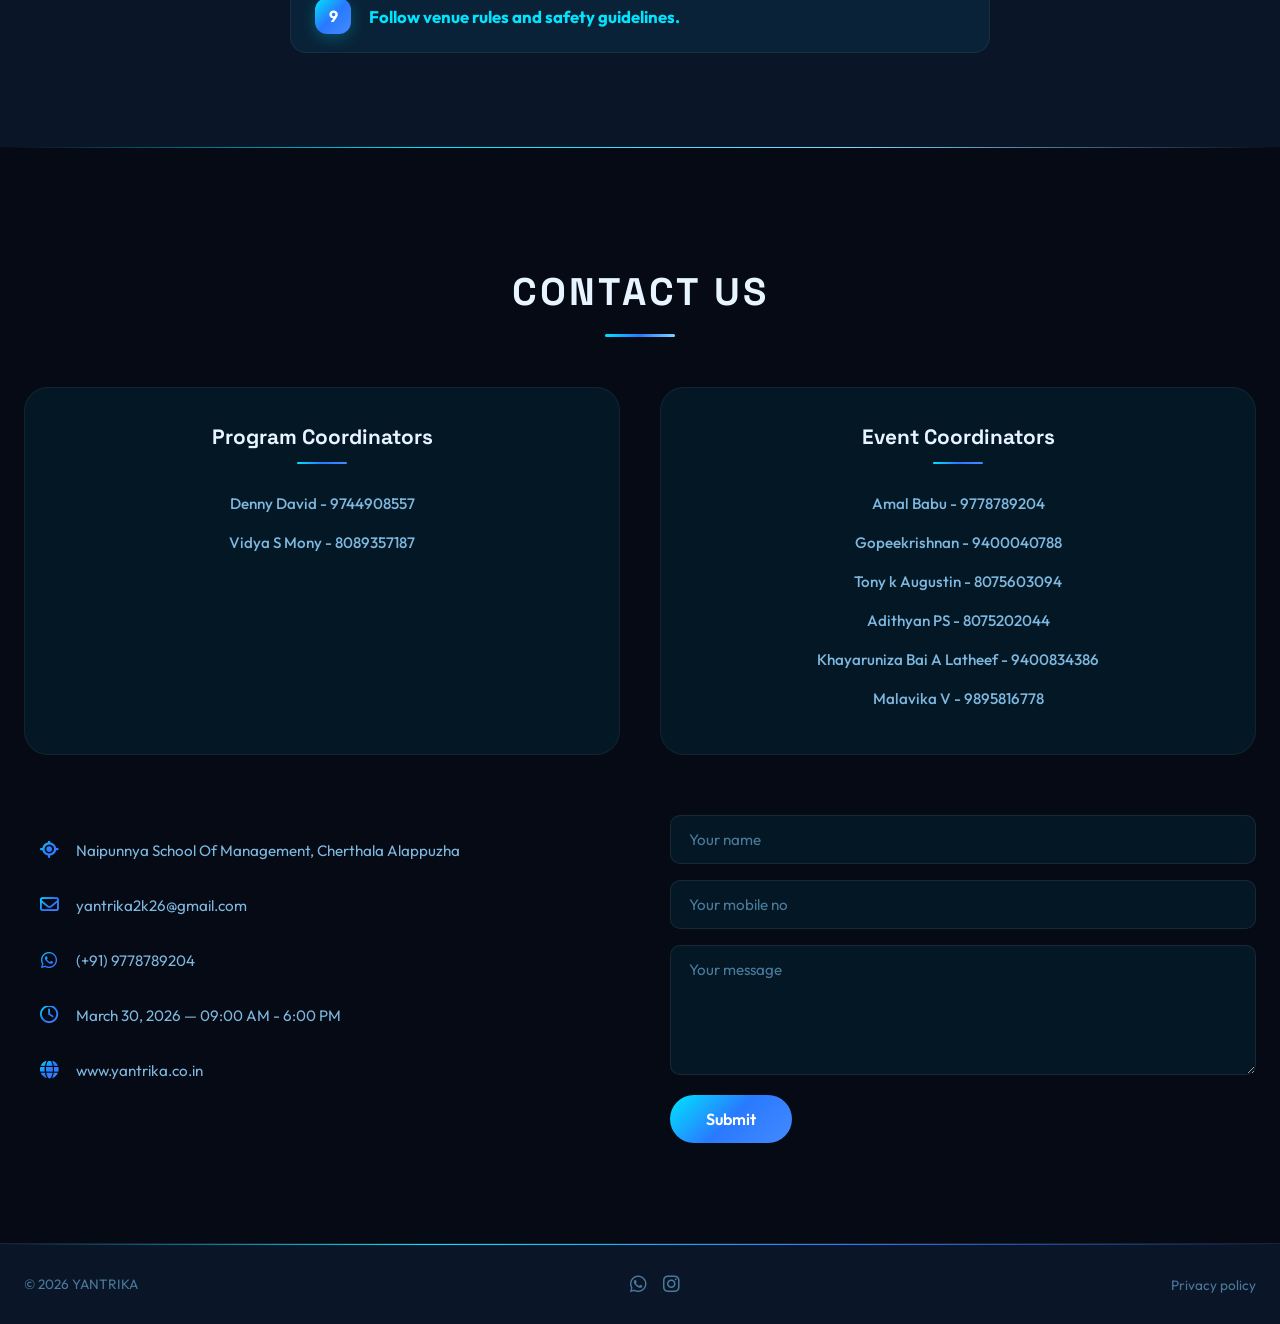
==== commit d497c15e: "index.html" ====
--- a/Yantrika website/index.html
+++ b/Yantrika website/index.html
@@ -303,7 +303,7 @@
         </div>
       </section> -->
 
-    <section class="sponsor-section">
+    <!--<section class="sponsor-section">
   <h2>Our Sponsors</h2>
   <div class="sponsor-gallery">
     <div class="sponsor-item">
@@ -318,7 +318,7 @@
       <img src="IMG-20260327-WA0031.jpg" alt="Linnk Academy India Logo">
     </div>
   </div>
-    </section>
+    </section>-->
     
 
 
--- a/Yantrika website/styles.css
+++ b/Yantrika website/styles.css
@@ -1534,138 +1534,61 @@
 
 
 /* === SPONSOR SECTION === */
+/* Container Styling */
 .sponsor-section {
-  padding: 80px 0;
-  background: var(--bg-secondary);
-  position: relative;
-}
-
-.sponsor-section::before {
-  content: "";
-  position: absolute;
-  top: 0;
-  left: 0;
-  right: 0;
-  height: 1px;
-  background: linear-gradient(90deg, transparent, var(--accent-neon), var(--accent-blue), transparent);
-}
-
-.sponsor-carousel-wrapper {
-  max-width: 600px;
-  margin: 0 auto;
-  padding: 0 24px;
-  position: relative;
-}
-
-.sponsor-swiper {
-  padding: 20px 0 60px;
-}
-
-.sponsor-card {
-  background: var(--bg-card);
-  border-radius: var(--radius-xl);
-  border: 1px solid rgba(255, 255, 255, 0.05);
-  box-shadow: 0 10px 40px rgba(0, 0, 0, 0.5);
-  display: flex;
-  flex-direction: column;
-  align-items: center;
   text-align: center;
-  gap: 24px;
-  padding: 32px 24px;
-  position: relative;
-  overflow: hidden;
-  transition: transform 0.4s cubic-bezier(0.175, 0.885, 0.32, 1.275), box-shadow 0.4s ease;
-  height: auto;
-}
-
-.sponsor-card:hover {
-  transform: translateY(-5px);
-  box-shadow: 0 15px 50px rgba(0, 229, 255, 0.2);
-  border-color: rgba(0, 229, 255, 0.2);
-}
-
-.sponsor-card::before {
-  content: "";
-  position: absolute;
-  top: -50px;
-  left: -50px;
-  width: 150px;
-  height: 150px;
-  background: var(--accent-neon);
-  filter: blur(80px);
-  opacity: 0;
-  border-radius: 50%;
-  transition: opacity 0.4s ease;
-}
-
-.sponsor-card:hover::before {
-  opacity: 0.15;
-}
-
-.sponsor-logo-box {
-  background: rgba(255, 255, 255, 0.03);
-  padding: 18px 24px;
-  border-radius: var(--radius-lg);
-  border: 1px solid rgba(255, 255, 255, 0.08);
-  box-shadow: var(--glow-blue);
-  backdrop-filter: blur(10px);
-  max-width: 220px;
-  width: 100%;
-  display: flex;
+  padding: 50px 20px;
+  background-color: #ffffff; /* Change this if your site has a different background */
+  font-family: Arial, sans-serif;
+}
+
+.sponsor-section h2 {
+  font-size: 2rem;
+  color: #333333;
+  margin-bottom: 40px;
+  text-transform: uppercase;
+  letter-spacing: 1.5px;
+}
+
+/* Flexbox Layout for the Logos */
+.sponsor-gallery {
+  display: flex;
+  flex-wrap: wrap;
   justify-content: center;
   align-items: center;
-}
-
-.sponsor-logo {
-  border-radius: var(--radius-sm);
-  max-height: 90px;
-  object-fit: cover;
-  transition: transform 0.4s ease;
-}
-
-.sponsor-card:hover .sponsor-logo {
-  transform: scale(1.08);
-}
-
-.sponsor-details {
-  z-index: 1;
-}
-
-.sponsor-name {
-  font-family: "Space Grotesk", sans-serif;
-  font-size: 1.5rem;
-  font-weight: 700;
-  margin-bottom: 12px;
-  background: var(--gradient-warm);
-  -webkit-background-clip: text;
-  -webkit-text-fill-color: transparent;
-  background-clip: text;
-}
-
-.sponsor-desc {
-  color: var(--text-secondary);
-  font-size: 0.95rem;
-  line-height: 1.6;
-  margin-bottom: 12px;
-}
-
-.sponsor-desc strong {
-  color: var(--text-primary);
-  font-weight: 600;
-}
-
-.sponsor-company {
-  color: var(--accent-ice);
-  font-size: 0.95rem;
-  font-weight: 600;
-  margin-top: 16px;
-  padding-top: 16px;
-  border-top: 1px solid rgba(255, 255, 255, 0.06);
-}
-
-.sponsor-company strong {
-  color: var(--accent-neon);
-  text-transform: uppercase;
-  letter-spacing: 1px;
-}
-
+  gap: 50px; /* Space between logos */
+  max-width: 1000px;
+  margin: 0 auto;
+}
+
+/* Individual Logo Container */
+.sponsor-item {
+  width: 250px; /* Adjust base width as needed */
+  display: flex;
+  justify-content: center;
+  transition: transform 0.3s ease-in-out;
+}
+
+/* Hover Effect */
+.sponsor-item:hover {
+  transform: scale(1.08); /* Slight zoom on hover */
+}
+
+/* Image Styling */
+.sponsor-item img {
+  max-width: 100%;
+  height: auto;
+  object-fit: contain;
+  /* Optional: Add a subtle shadow if you want them to pop 
+     box-shadow: 0 4px 8px rgba(0,0,0,0.1); */
+}
+
+/* Mobile Responsiveness */
+@media (max-width: 768px) {
+  .sponsor-gallery {
+    gap: 30px;
+  }
+  .sponsor-item {
+    width: 200px; 
+  }
+}
